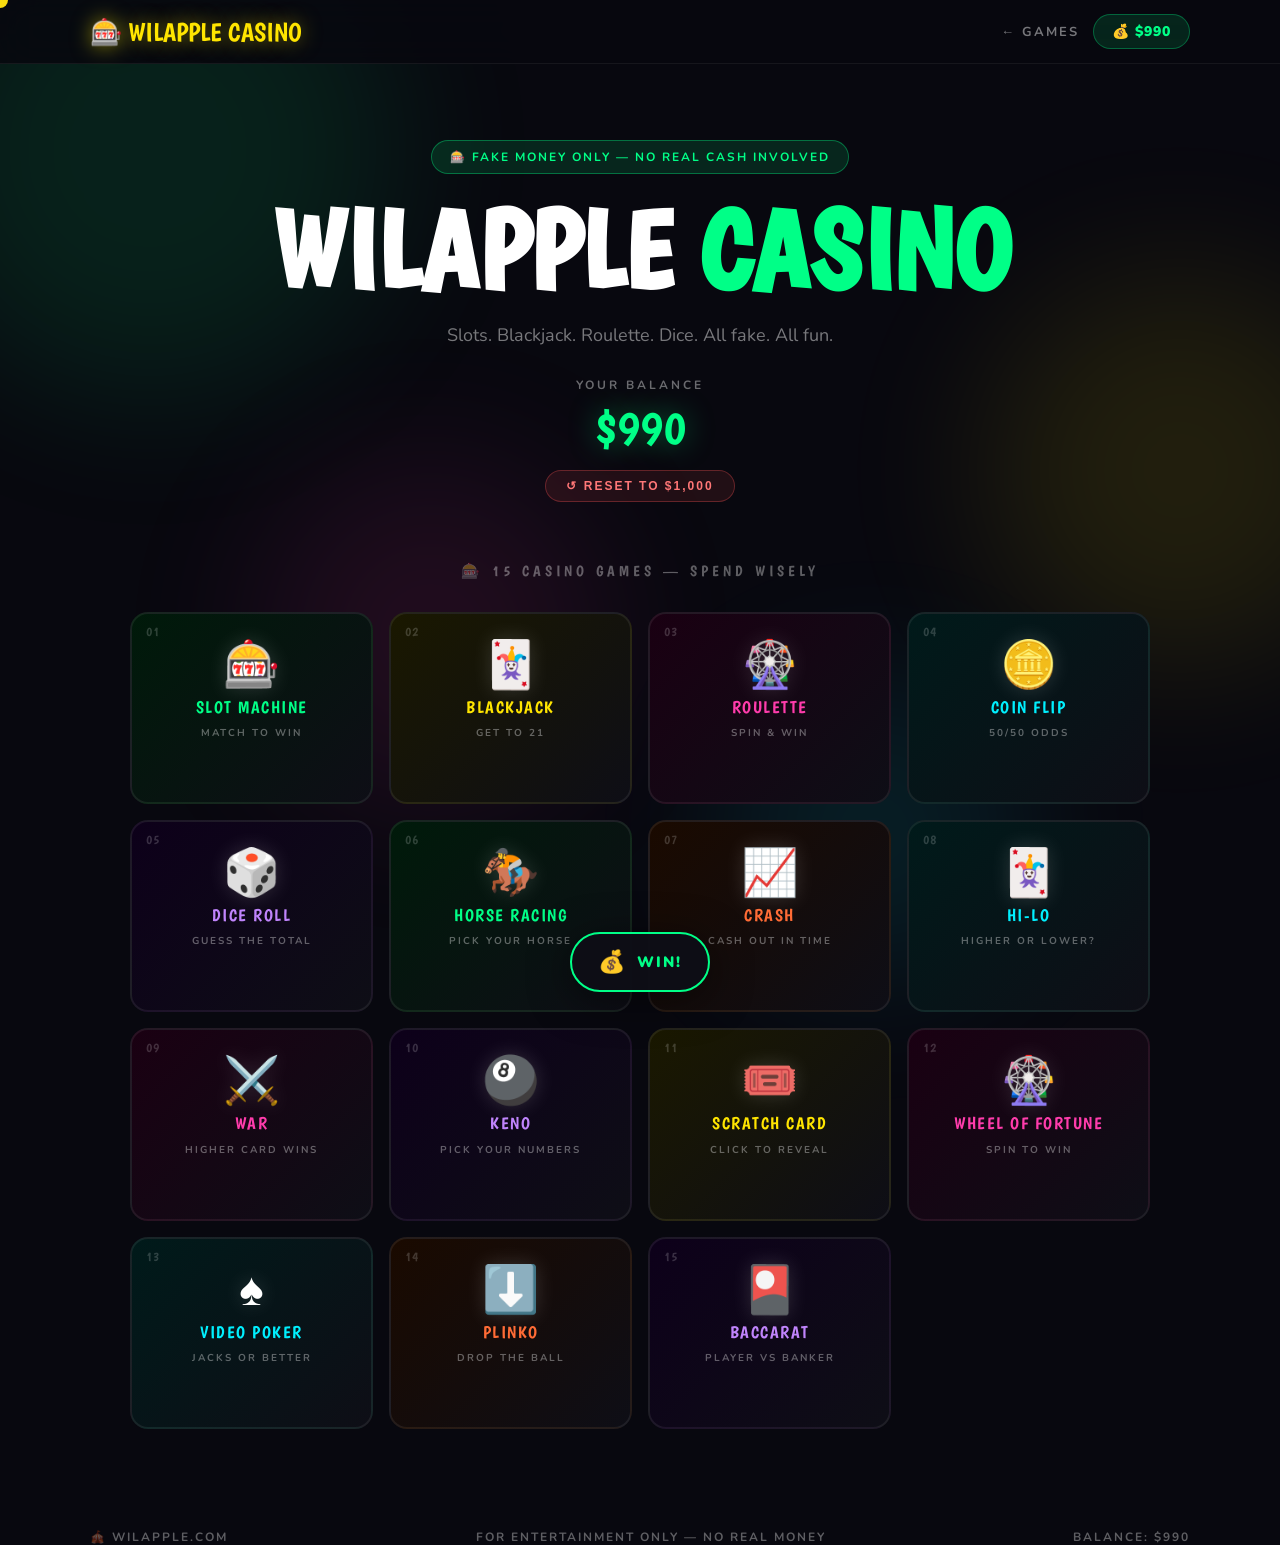
==== casino.html @ 6c4b9ede "Add files via upload" ====
<!DOCTYPE html>
<html lang="en">
<head>
  <meta charset="UTF-8" />
  <meta name="viewport" content="width=device-width, initial-scale=1.0" />
  <title>wilapple casino</title>
  <link href="https://fonts.googleapis.com/css2?family=Boogaloo&family=Nunito:wght@400;700;900&display=swap" rel="stylesheet">
  <style>
    :root {
      --yellow: #FFE500; --pink: #FF3CAC; --cyan: #00F0FF;
      --green: #00FF87;  --orange: #FF6B35; --purple: #c084fc;
      --dark: #0e0e16;   --darker: #08080f; --white: #ffffff;
    }
    * { box-sizing: border-box; margin: 0; padding: 0; }
    html { scroll-behavior: smooth; }
    body { background: var(--darker); color: var(--white); font-family: 'Nunito', sans-serif; overflow-x: hidden; cursor: none; }

    .cursor { width:16px; height:16px; background:var(--yellow); border-radius:50%; position:fixed; pointer-events:none; z-index:9999; transform:translate(-50%,-50%); transition:transform 0.1s; mix-blend-mode:difference; }
    .blob { position:fixed; border-radius:50%; filter:blur(80px); opacity:0.1; pointer-events:none; z-index:0; animation:blobFloat 12s ease-in-out infinite alternate; }
    .blob1{width:500px;height:500px;background:var(--green);top:-100px;left:-100px;animation-delay:0s}
    .blob2{width:400px;height:400px;background:var(--yellow);top:30%;right:-100px;animation-delay:3s}
    .blob3{width:350px;height:350px;background:var(--pink);bottom:10%;left:20%;animation-delay:6s}
    .blob4{width:300px;height:300px;background:var(--cyan);bottom:-80px;right:20%;animation-delay:9s}
    @keyframes blobFloat { from{transform:translate(0,0) scale(1)} to{transform:translate(40px,30px) scale(1.1)} }

    header { position:fixed; top:0; left:0; right:0; z-index:100; padding:14px 40px; background:rgba(8,8,15,0.85); backdrop-filter:blur(20px); border-bottom:1px solid rgba(255,255,255,0.06); }
    .header-inner { max-width:1100px; margin:0 auto; display:flex; align-items:center; justify-content:space-between; gap:16px; flex-wrap:wrap; }
    .logo { font-family:'Boogaloo',cursive; font-size:26px; color:var(--yellow); text-shadow:0 0 20px rgba(255,229,0,0.5); text-decoration:none; }
    .balance-badge { background:rgba(0,255,135,0.12); border:1px solid rgba(0,255,135,0.3); color:var(--green); padding:7px 18px; border-radius:100px; font-weight:900; font-size:14px; letter-spacing:1px; }
    .nav-links { display:flex; gap:12px; align-items:center; }
    .nav-link { color:rgba(255,255,255,0.45); font-size:13px; font-weight:700; letter-spacing:2px; text-decoration:none; transition:color 0.2s; }
    .nav-link:hover { color:var(--white); }

    .hero { padding:140px 40px 60px; text-align:center; position:relative; z-index:2; }
    .hero-tag { display:inline-block; background:rgba(0,255,135,0.12); border:1px solid rgba(0,255,135,0.35); color:var(--green); padding:8px 18px; border-radius:100px; font-size:12px; font-weight:700; letter-spacing:2px; margin-bottom:24px; animation:fadeUp 0.6s ease both; }
    .hero-title { font-family:'Boogaloo',cursive; font-size:clamp(52px,10vw,110px); line-height:0.95; margin-bottom:20px; animation:fadeUp 0.6s 0.1s ease both; }
    .hero-title span { color:var(--green); }
    .hero-sub { font-size:18px; color:rgba(255,255,255,0.45); animation:fadeUp 0.6s 0.2s ease both; margin-bottom:30px; }
    .balance-big { font-family:'Boogaloo',cursive; font-size:clamp(28px,5vw,48px); color:var(--green); text-shadow:0 0 30px rgba(0,255,135,0.4); animation:fadeUp 0.6s 0.3s ease both; }
    .balance-label { font-size:12px; letter-spacing:3px; opacity:0.4; font-weight:700; margin-bottom:6px; }
    .reset-balance-btn { background:rgba(255,85,85,0.1); border:1px solid rgba(255,85,85,0.3); color:#ff7777; padding:8px 20px; border-radius:100px; font-size:12px; font-weight:700; letter-spacing:2px; cursor:none; transition:all 0.2s; margin-top:14px; }
    .reset-balance-btn:hover { background:rgba(255,85,85,0.2); }
    @keyframes fadeUp { from{opacity:0;transform:translateY(30px)} to{opacity:1;transform:translateY(0)} }

    .games-section { max-width:1100px; margin:0 auto; padding:20px 40px 80px; position:relative; z-index:2; }
    .section-label { font-family:'Boogaloo',cursive; font-size:15px; letter-spacing:4px; color:rgba(255,255,255,0.35); margin-bottom:40px; text-align:center; }

    .game-card { border-radius:22px; margin-bottom:50px; overflow:hidden; border:2px solid rgba(255,255,255,0.07); transition:transform 0.3s,box-shadow 0.3s; }
    .game-card:hover { transform:translateY(-4px); }
    .card-green  { background:linear-gradient(135deg,#001a0a 0%,#0e0e16 60%); } .card-green:hover{box-shadow:0 20px 60px rgba(0,255,135,0.12)}
    .card-yellow { background:linear-gradient(135deg,#1a1800 0%,#0e0e16 60%); } .card-yellow:hover{box-shadow:0 20px 60px rgba(255,229,0,0.12)}
    .card-pink   { background:linear-gradient(135deg,#1a0012 0%,#0e0e16 60%); } .card-pink:hover{box-shadow:0 20px 60px rgba(255,60,172,0.12)}
    .card-cyan   { background:linear-gradient(135deg,#001a1a 0%,#0e0e16 60%); } .card-cyan:hover{box-shadow:0 20px 60px rgba(0,240,255,0.12)}
    .card-purple { background:linear-gradient(135deg,#0d001a 0%,#0e0e16 60%); } .card-purple:hover{box-shadow:0 20px 60px rgba(192,132,252,0.12)}

    .game-header { display:flex; align-items:center; gap:18px; padding:26px 36px 18px; border-bottom:1px solid rgba(255,255,255,0.05); }
    .game-num { font-family:'Boogaloo',cursive; font-size:48px; opacity:0.1; line-height:1; }
    .game-header h2 { font-family:'Boogaloo',cursive; font-size:32px; letter-spacing:2px; flex:1; }
    .game-tag { font-size:11px; font-weight:700; letter-spacing:3px; opacity:0.35; }
    .card-green  .game-header h2{color:var(--green)}
    .card-yellow .game-header h2{color:var(--yellow)}
    .card-pink   .game-header h2{color:var(--pink)}
    .card-cyan   .game-header h2{color:var(--cyan)}
    .card-purple .game-header h2{color:var(--purple)}
    .game-body { padding:28px 36px 36px; }

    .center-area { display:flex; flex-direction:column; align-items:center; gap:20px; }
    .row-stats { display:flex; gap:14px; flex-wrap:wrap; }
    .btn-row { display:flex; gap:12px; flex-wrap:wrap; align-items:center; justify-content:center; }
    .stat-box { background:rgba(0,0,0,0.3); border-radius:12px; padding:12px 18px; text-align:center; min-width:90px; }
    .stat-val { font-family:'Boogaloo',cursive; font-size:30px; line-height:1; margin-bottom:3px; }
    .stat-label { font-size:10px; letter-spacing:2px; opacity:0.45; font-weight:700; }

    .feedback-text { font-size:18px; font-weight:700; letter-spacing:2px; min-height:28px; text-align:center; }
    .feedback-text.dim { opacity:0.45; font-size:14px; }

    .bet-row { display:flex; gap:10px; align-items:center; flex-wrap:wrap; justify-content:center; }
    .bet-input { background:rgba(255,255,255,0.05); border:2px solid rgba(255,255,255,0.15); border-radius:12px; color:white; font-size:20px; padding:11px 16px; font-family:'Boogaloo',cursive; outline:none; width:160px; text-align:center; transition:border-color 0.2s; }
    .bet-input:focus { border-color:rgba(255,255,255,0.4); }
    .bet-input::placeholder { color:rgba(255,255,255,0.25); font-size:15px; }
    .bet-chip { background:rgba(255,255,255,0.06); border:1px solid rgba(255,255,255,0.12); color:white; padding:8px 14px; border-radius:100px; font-size:13px; font-weight:700; cursor:none; transition:all 0.15s; }
    .bet-chip:hover { background:rgba(255,255,255,0.12); }

    .action-btn { background:var(--green); color:var(--darker); border:none; padding:14px 36px; border-radius:100px; font-family:'Boogaloo',cursive; font-size:20px; letter-spacing:2px; cursor:none; transition:transform 0.15s,box-shadow 0.15s; box-shadow:0 4px 24px rgba(0,255,135,0.3); }
    .action-btn:hover { transform:scale(1.05); box-shadow:0 8px 32px rgba(0,255,135,0.4); }
    .action-btn:disabled { opacity:0.4; transform:none; box-shadow:none; }
    .action-btn.yellow { background:var(--yellow); box-shadow:0 4px 24px rgba(255,229,0,0.3); }
    .action-btn.yellow:hover { box-shadow:0 8px 32px rgba(255,229,0,0.4); }
    .action-btn.pink { background:var(--pink); color:white; box-shadow:0 4px 24px rgba(255,60,172,0.3); }
    .action-btn.pink:hover { box-shadow:0 8px 32px rgba(255,60,172,0.4); }
    .action-btn.cyan { background:var(--cyan); color:var(--darker); box-shadow:0 4px 24px rgba(0,240,255,0.3); }
    .action-btn.cyan:hover { box-shadow:0 8px 32px rgba(0,240,255,0.4); }
    .action-btn.red { background:#ff5555; color:white; box-shadow:0 4px 24px rgba(255,85,85,0.3); }
    .secondary-btn { background:rgba(255,255,255,0.06); border:1px solid rgba(255,255,255,0.15); color:white; padding:12px 28px; border-radius:100px; font-family:'Boogaloo',cursive; font-size:18px; letter-spacing:2px; cursor:none; transition:all 0.15s; }
    .secondary-btn:hover { background:rgba(255,255,255,0.12); }

    /* ---- SLOTS ---- */
    .slots-machine { display:flex; flex-direction:column; align-items:center; gap:24px; }
    .reels-wrap { background:rgba(0,0,0,0.6); border:3px solid rgba(0,255,135,0.2); border-radius:20px; padding:24px 32px; box-shadow:0 0 50px rgba(0,255,135,0.05); position:relative; }
    .reels-wrap::before,.reels-wrap::after { content:''; position:absolute; left:0; right:0; height:36px; pointer-events:none; z-index:3; border-radius:18px; }
    .reels-wrap::before { top:0; background:linear-gradient(to bottom,rgba(0,0,0,0.85),transparent); }
    .reels-wrap::after  { bottom:0; background:linear-gradient(to top,rgba(0,0,0,0.85),transparent); }
    .reels { display:flex; gap:16px; }
    .reel-outer { width:90px; height:90px; overflow:hidden; border-radius:14px; border:2px solid rgba(255,255,255,0.08); background:rgba(0,0,0,0.5); position:relative; }
    .reel-strip { display:flex; flex-direction:column; position:absolute; width:100%; transition:none; }
    .reel-strip.spinning { transition: transform 0s; }
    .reel-cell { width:90px; height:90px; display:flex; align-items:center; justify-content:center; font-size:52px; flex-shrink:0; }
    .reel-outer.win { border-color:var(--green); box-shadow:0 0 20px rgba(0,255,135,0.5); animation:winPulse 0.5s ease infinite alternate; }
    @keyframes winPulse { from{box-shadow:0 0 10px rgba(0,255,135,0.3)} to{box-shadow:0 0 30px rgba(0,255,135,0.7)} }
    .payouts { display:flex; gap:14px; flex-wrap:wrap; justify-content:center; }
    .payout-item { background:rgba(0,0,0,0.3); border-radius:10px; padding:8px 14px; font-size:13px; font-weight:700; letter-spacing:1px; opacity:0.55; text-align:center; }

    /* ---- BLACKJACK ---- */
    .bj-table { display:flex; flex-direction:column; align-items:center; gap:16px; width:100%; max-width:560px; }
    .bj-zone-label { font-size:11px; letter-spacing:3px; opacity:0.4; font-weight:700; }
    .card-hand { display:flex; gap:10px; flex-wrap:wrap; justify-content:center; min-height:100px; align-items:center; }
    .play-card { width:66px; height:90px; background:white; border-radius:10px; display:flex; flex-direction:column; align-items:center; justify-content:center; font-size:22px; font-weight:900; border:1px solid rgba(0,0,0,0.1); box-shadow:0 4px 12px rgba(0,0,0,0.4); position:relative; transition:transform 0.3s; animation:cardDeal 0.3s ease both; flex-shrink:0; }
    @keyframes cardDeal { from{transform:translateY(-30px) rotate(-10deg);opacity:0} to{transform:none;opacity:1} }
    .play-card.red { color:#cc0000; }
    .play-card.black { color:#111; }
    .play-card.face-down { background:linear-gradient(135deg,#1a237e,#283593); color:transparent; font-size:0; border:1px solid rgba(255,255,255,0.1); }
    .play-card.face-down::after { content:'🂠'; font-size:44px; color:rgba(255,255,255,0.25); }
    .play-card .suit { font-size:13px; position:absolute; bottom:5px; right:7px; }
    .score-chip { background:rgba(0,0,0,0.5); border:1px solid rgba(255,255,255,0.12); border-radius:100px; padding:5px 14px; font-family:'Boogaloo',cursive; font-size:18px; }
    .bj-divider { width:100%; height:1px; background:rgba(255,255,255,0.06); }

    /* ---- ROULETTE ---- */
    .roulette-wrap { display:flex; flex-direction:column; align-items:center; gap:22px; width:100%; }
    .roulette-wheel-area { position:relative; width:220px; height:220px; }
    .roulette-wheel { width:220px; height:220px; border-radius:50%; border:6px solid rgba(255,229,0,0.3); box-shadow:0 0 40px rgba(255,229,0,0.1); display:flex; align-items:center; justify-content:center; position:relative; overflow:hidden; transition:transform 0s; }
    .roulette-wheel.spinning { transition: transform 4s cubic-bezier(0.17,0.67,0.12,1.0); }
    .roulette-inner { font-size:70px; position:relative; z-index:2; user-select:none; transition:none; }
    .roulette-pointer { position:absolute; top:-2px; left:50%; transform:translateX(-50%); font-size:28px; z-index:10; filter:drop-shadow(0 2px 4px black); }
    .roulette-bets { display:flex; gap:10px; flex-wrap:wrap; justify-content:center; max-width:480px; }
    .roulette-bet-btn { padding:11px 18px; border-radius:12px; border:2px solid rgba(255,255,255,0.1); background:rgba(255,255,255,0.04); color:white; font-family:'Boogaloo',cursive; font-size:16px; cursor:none; transition:all 0.15s; }
    .roulette-bet-btn:hover { border-color:rgba(255,255,255,0.3); background:rgba(255,255,255,0.1); }
    .roulette-bet-btn.selected { border-color:var(--yellow); background:rgba(255,229,0,0.12); color:var(--yellow); }
    .roulette-bet-btn.red-btn { border-color:rgba(255,85,85,0.3); }
    .roulette-bet-btn.red-btn.selected { border-color:#ff5555; background:rgba(255,85,85,0.15); color:#ff7777; }
    .roulette-bet-btn.black-btn { border-color:rgba(200,200,200,0.2); }
    .roulette-bet-btn.black-btn.selected { border-color:#aaa; background:rgba(200,200,200,0.1); color:#ddd; }
    .roulette-bet-btn.green-btn { border-color:rgba(0,255,135,0.3); }
    .roulette-bet-btn.green-btn.selected { border-color:var(--green); background:rgba(0,255,135,0.12); color:var(--green); }

    /* ---- COIN FLIP ---- */
    .coin-wrap { display:flex; flex-direction:column; align-items:center; gap:24px; }
    .coin { width:130px; height:130px; border-radius:50%; background:radial-gradient(circle at 35% 35%,#ffe97a,#FFE500 50%,#b89800); border:4px solid #a08000; box-shadow:0 0 40px rgba(255,229,0,0.3),inset 0 -6px 0 rgba(0,0,0,0.2); display:flex; align-items:center; justify-content:center; font-size:60px; font-family:'Boogaloo',cursive; transition:transform 0.1s; }
    .coin.flipping { animation:coinFlip 1s ease forwards; }
    @keyframes coinFlip { 0%{transform:rotateY(0)} 100%{transform:rotateY(1080deg)} }
    .coin-choice-row { display:flex; gap:14px; }
    .coin-choice { padding:14px 32px; border-radius:14px; border:2px solid rgba(255,255,255,0.1); background:rgba(255,255,255,0.04); color:white; font-family:'Boogaloo',cursive; font-size:22px; cursor:none; transition:all 0.15s; }
    .coin-choice:hover { border-color:rgba(255,255,255,0.3); background:rgba(255,255,255,0.1); }
    .coin-choice.selected { border-color:var(--yellow); background:rgba(255,229,0,0.12); color:var(--yellow); }

    /* ---- DICE ---- */
    .dice-area { display:flex; flex-direction:column; align-items:center; gap:20px; }
    .dice-display { display:flex; gap:20px; }
    .die { width:90px; height:90px; border-radius:16px; box-shadow:0 6px 20px rgba(0,0,0,0.5),0 2px 0 #999; transition:transform 0.15s; }
    .die.rolling { animation:dieRoll 0.12s linear infinite; }
    @keyframes dieRoll { 0%{transform:rotate(-10deg) scale(1.05)} 50%{transform:rotate(10deg) scale(0.95)} 100%{transform:rotate(-10deg) scale(1.05)} }
    .dice-bet-opts { display:flex; gap:10px; flex-wrap:wrap; justify-content:center; }
    .dice-opt { padding:10px 18px; border-radius:100px; border:2px solid rgba(255,255,255,0.1); background:rgba(255,255,255,0.04); color:white; font-family:'Boogaloo',cursive; font-size:16px; cursor:none; transition:all 0.15s; }
    .dice-opt:hover { background:rgba(255,255,255,0.1); }
    .dice-opt.selected { border-color:var(--cyan); background:rgba(0,240,255,0.12); color:var(--cyan); }

    /* ---- POPUP ---- */
    .popup { position:fixed; bottom:28px; left:50%; transform:translateX(-50%) translateY(120px); background:rgba(14,14,22,0.96); border:2px solid var(--green); border-radius:100px; padding:13px 26px; display:flex; align-items:center; gap:10px; font-weight:900; font-size:15px; letter-spacing:2px; color:var(--green); z-index:1000; transition:transform 0.4s cubic-bezier(0.175,0.885,0.32,1.275); box-shadow:0 8px 40px rgba(0,0,0,0.5); pointer-events:none; }
    .popup.show { transform:translateX(-50%) translateY(0); }
    .popup.loss { border-color:#ff5555; color:#ff7777; }
    .popup-icon { font-size:22px; }

    @keyframes floatUp { from{opacity:1;transform:translateY(0)} to{opacity:0;transform:translateY(-60px)} }

    footer { border-top:1px solid rgba(255,255,255,0.05); padding:28px 40px; position:relative; z-index:2; }
    .footer-inner { max-width:1100px; margin:0 auto; display:flex; justify-content:space-between; align-items:center; font-size:12px; opacity:0.35; font-weight:700; letter-spacing:2px; flex-wrap:wrap; gap:10px; }

    @media(max-width:600px) {
      .game-body { padding:20px 20px 28px; }
      .game-header { padding:20px 20px 14px; }
      header { padding:14px 20px; }
    }

    /* ── CASINO GAME SELECT GRID ── */
    .games-section { display: none !important; }

    .casino-select-section {
      max-width: 1100px;
      margin: 0 auto;
      padding: 0 40px 100px;
      position: relative;
      z-index: 2;
    }
    .casino-select-grid {
      display: grid;
      grid-template-columns: repeat(auto-fill, minmax(195px, 1fr));
      gap: 16px;
    }
    .casino-select-card {
      border-radius: 18px;
      border: 2px solid rgba(255,255,255,0.07);
      padding: 28px 18px 20px;
      display: flex;
      flex-direction: column;
      align-items: center;
      gap: 9px;
      cursor: none;
      transition: transform 0.2s, box-shadow 0.2s, border-color 0.2s;
      position: relative;
      overflow: hidden;
      user-select: none;
      opacity: 0;
      transform: translateY(20px);
      animation: cscIn 0.45s ease forwards;
    }
    @keyframes cscIn { to { opacity:1; transform:translateY(0); } }
    .casino-select-card:hover { transform: translateY(-6px) scale(1.03); }

    .csc-num { position:absolute; top:10px; left:14px; font-family:'Boogaloo',cursive; font-size:13px; opacity:0.18; letter-spacing:1px; }
    .csc-emoji { font-size:46px; line-height:1; filter:drop-shadow(0 0 10px rgba(255,255,255,0.15)); }
    .csc-title { font-family:'Boogaloo',cursive; font-size:17px; letter-spacing:1.5px; text-align:center; line-height:1.2; }
    .csc-tag   { font-size:10px; font-weight:700; letter-spacing:2px; opacity:0.35; text-align:center; }
    .csc-play  { margin-top:4px; font-size:11px; font-weight:900; letter-spacing:3px; padding:6px 16px; border-radius:100px; border:1px solid currentColor; opacity:0; transform:translateY(5px); transition:opacity 0.18s, transform 0.18s; }
    .casino-select-card:hover .csc-play { opacity:0.65; transform:translateY(0); }

    .csc-green  { background:linear-gradient(135deg,#001a0a,#0e0e16); }
    .csc-green:hover  { box-shadow:0 16px 50px rgba(0,255,135,0.18); border-color:rgba(0,255,135,0.25); }
    .csc-green  .csc-title, .csc-green  .csc-play { color:var(--green); }

    .csc-yellow { background:linear-gradient(135deg,#1a1800,#0e0e16); }
    .csc-yellow:hover { box-shadow:0 16px 50px rgba(255,229,0,0.18); border-color:rgba(255,229,0,0.25); }
    .csc-yellow .csc-title, .csc-yellow .csc-play { color:var(--yellow); }

    .csc-pink   { background:linear-gradient(135deg,#1a0012,#0e0e16); }
    .csc-pink:hover   { box-shadow:0 16px 50px rgba(255,60,172,0.18); border-color:rgba(255,60,172,0.25); }
    .csc-pink   .csc-title, .csc-pink   .csc-play { color:var(--pink); }

    .csc-cyan   { background:linear-gradient(135deg,#001a1a,#0e0e16); }
    .csc-cyan:hover   { box-shadow:0 16px 50px rgba(0,240,255,0.18); border-color:rgba(0,240,255,0.25); }
    .csc-cyan   .csc-title, .csc-cyan   .csc-play { color:var(--cyan); }

    .csc-purple { background:linear-gradient(135deg,#0d001a,#0e0e16); }
    .csc-purple:hover { box-shadow:0 16px 50px rgba(192,132,252,0.18); border-color:rgba(192,132,252,0.25); }
    .csc-purple .csc-title, .csc-purple .csc-play { color:var(--purple); }

    .csc-orange { background:linear-gradient(135deg,#1a0a00,#0e0e16); }
    .csc-orange:hover { box-shadow:0 16px 50px rgba(255,107,53,0.18); border-color:rgba(255,107,53,0.25); }
    .csc-orange .csc-title, .csc-orange .csc-play { color:var(--orange); }

    /* ── CASINO MODAL ── */
    #casino-modal {
      display: none;
      position: fixed;
      inset: 0;
      z-index: 500;
      background: rgba(8,8,15,0.94);
      backdrop-filter: blur(14px);
      overflow-y: auto;
      padding: 76px 20px 48px;
    }
    #casino-modal.open { display: block; }

    #casino-modal-close {
      position: fixed;
      top: 16px; right: 20px;
      z-index: 600;
      background: rgba(255,255,255,0.06);
      border: 1px solid rgba(255,255,255,0.14);
      color: rgba(255,255,255,0.7);
      font-family: 'Boogaloo', cursive;
      font-size: 15px;
      letter-spacing: 2px;
      padding: 9px 22px;
      border-radius: 100px;
      cursor: none;
      transition: background 0.2s, color 0.2s;
    }
    #casino-modal-close:hover { background: rgba(255,255,255,0.12); color: white; }

    #casino-modal-inner { max-width: 780px; margin: 0 auto; }
    #casino-modal-inner .game-card {
      animation: casinoModalIn 0.32s cubic-bezier(0.22,1,0.36,1) both;
    }
    @keyframes casinoModalIn {
      from { opacity:0; transform:translateY(28px) scale(0.97); }
      to   { opacity:1; transform:translateY(0) scale(1); }
    }

    @media(max-width:600px) {
      .casino-select-section { padding: 0 14px 70px; }
      .casino-select-grid { grid-template-columns: repeat(2,1fr); gap: 10px; }
      .casino-select-card { padding: 20px 12px 16px; }
      .csc-emoji { font-size: 34px; }
      .csc-title { font-size: 13px; }
      #casino-modal { padding: 68px 12px 36px; }
    }
  </style>
</head>
<body>

  <div class="cursor" id="cursor"></div>
  <div class="blob blob1"></div><div class="blob blob2"></div>
  <div class="blob blob3"></div><div class="blob blob4"></div>

  <header>
    <div class="header-inner">
      <a href="#" class="logo">🎰 WILAPPLE CASINO</a>
      <div style="display:flex;gap:14px;align-items:center;">
        <a href="games.html" class="nav-link">← GAMES</a>
        <div class="balance-badge">💰 $<span id="headerBalance">1000</span></div>
      </div>
    </div>
  </header>

  <section class="hero">
    <div class="hero-tag">🎰 FAKE MONEY ONLY — NO REAL CASH INVOLVED</div>
    <h1 class="hero-title">WILAPPLE <span>CASINO</span></h1>
    <p class="hero-sub">Slots. Blackjack. Roulette. Dice. All fake. All fun.</p>
    <div class="balance-label">YOUR BALANCE</div>
    <div class="balance-big">$<span id="heroBalance">1,000</span></div>
    <button class="reset-balance-btn" id="resetBalance">↺ RESET TO $1,000</button>
  </section>

  <!-- GAME PICKER GRID -->
  <section class="casino-select-section" id="casino-pick">
    <div style="font-family:'Boogaloo',cursive;font-size:15px;letter-spacing:4px;color:rgba(255,255,255,0.35);margin-bottom:32px;text-align:center;">🎰 15 CASINO GAMES — SPEND WISELY</div>
    <div class="casino-select-grid">
      <div class="casino-select-card csc-green"  data-game="cg-slots"    style="animation-delay:0.02s"><span class="csc-num">01</span><span class="csc-emoji">🎰</span><span class="csc-title">SLOT MACHINE</span><span class="csc-tag">MATCH TO WIN</span><span class="csc-play">PLAY</span></div>
      <div class="casino-select-card csc-yellow" data-game="cg-blackjack" style="animation-delay:0.05s"><span class="csc-num">02</span><span class="csc-emoji">🃏</span><span class="csc-title">BLACKJACK</span><span class="csc-tag">GET TO 21</span><span class="csc-play">PLAY</span></div>
      <div class="casino-select-card csc-pink"   data-game="cg-roulette"  style="animation-delay:0.08s"><span class="csc-num">03</span><span class="csc-emoji">🎡</span><span class="csc-title">ROULETTE</span><span class="csc-tag">SPIN &amp; WIN</span><span class="csc-play">PLAY</span></div>
      <div class="casino-select-card csc-cyan"   data-game="cg-coinflip"  style="animation-delay:0.11s"><span class="csc-num">04</span><span class="csc-emoji">🪙</span><span class="csc-title">COIN FLIP</span><span class="csc-tag">50/50 ODDS</span><span class="csc-play">PLAY</span></div>
      <div class="casino-select-card csc-purple" data-game="cg-dice"      style="animation-delay:0.14s"><span class="csc-num">05</span><span class="csc-emoji">🎲</span><span class="csc-title">DICE ROLL</span><span class="csc-tag">GUESS THE TOTAL</span><span class="csc-play">PLAY</span></div>
      <div class="casino-select-card csc-green"  data-game="cg-horse"     style="animation-delay:0.17s"><span class="csc-num">06</span><span class="csc-emoji">🏇</span><span class="csc-title">HORSE RACING</span><span class="csc-tag">PICK YOUR HORSE</span><span class="csc-play">PLAY</span></div>
      <div class="casino-select-card csc-orange" data-game="cg-crash"     style="animation-delay:0.20s"><span class="csc-num">07</span><span class="csc-emoji">📈</span><span class="csc-title">CRASH</span><span class="csc-tag">CASH OUT IN TIME</span><span class="csc-play">PLAY</span></div>
      <div class="casino-select-card csc-cyan"   data-game="cg-hilo"      style="animation-delay:0.23s"><span class="csc-num">08</span><span class="csc-emoji">🃏</span><span class="csc-title">HI-LO</span><span class="csc-tag">HIGHER OR LOWER?</span><span class="csc-play">PLAY</span></div>
      <div class="casino-select-card csc-pink"   data-game="cg-war"       style="animation-delay:0.26s"><span class="csc-num">09</span><span class="csc-emoji">⚔️</span><span class="csc-title">WAR</span><span class="csc-tag">HIGHER CARD WINS</span><span class="csc-play">PLAY</span></div>
      <div class="casino-select-card csc-purple" data-game="cg-keno"      style="animation-delay:0.29s"><span class="csc-num">10</span><span class="csc-emoji">🎱</span><span class="csc-title">KENO</span><span class="csc-tag">PICK YOUR NUMBERS</span><span class="csc-play">PLAY</span></div>
      <div class="casino-select-card csc-yellow" data-game="cg-scratch"   style="animation-delay:0.32s"><span class="csc-num">11</span><span class="csc-emoji">🎟️</span><span class="csc-title">SCRATCH CARD</span><span class="csc-tag">CLICK TO REVEAL</span><span class="csc-play">PLAY</span></div>
      <div class="casino-select-card csc-pink"   data-game="cg-wheel"     style="animation-delay:0.35s"><span class="csc-num">12</span><span class="csc-emoji">🎡</span><span class="csc-title">WHEEL OF FORTUNE</span><span class="csc-tag">SPIN TO WIN</span><span class="csc-play">PLAY</span></div>
      <div class="casino-select-card csc-cyan"   data-game="cg-poker"     style="animation-delay:0.38s"><span class="csc-num">13</span><span class="csc-emoji">♠️</span><span class="csc-title">VIDEO POKER</span><span class="csc-tag">JACKS OR BETTER</span><span class="csc-play">PLAY</span></div>
      <div class="casino-select-card csc-orange" data-game="cg-plinko"    style="animation-delay:0.41s"><span class="csc-num">14</span><span class="csc-emoji">⬇️</span><span class="csc-title">PLINKO</span><span class="csc-tag">DROP THE BALL</span><span class="csc-play">PLAY</span></div>
      <div class="casino-select-card csc-purple" data-game="cg-baccarat"  style="animation-delay:0.44s"><span class="csc-num">15</span><span class="csc-emoji">🎴</span><span class="csc-title">BACCARAT</span><span class="csc-tag">PLAYER VS BANKER</span><span class="csc-play">PLAY</span></div>
    </div>
  </section>

  <!-- CASINO GAME MODAL -->
  <div id="casino-modal">
    <button id="casino-modal-close">✕ CLOSE</button>
    <div id="casino-modal-inner"></div>
  </div>

  <!-- HIDDEN GAME POOL -->
  <div id="casino-game-pool" style="display:none !important;">
    <div class="section-label">🎰 15 CASINO GAMES — SPEND WISELY</div>

    <!-- 01 SLOTS -->
    <div id="cg-slots" class="game-card card-green">
      <div class="game-header"><span class="game-num">01</span><h2>SLOT MACHINE</h2><span class="game-tag">MATCH TO WIN</span></div>
      <div class="game-body"><div class="center-area">
        <div class="row-stats">
          <div class="stat-box"><div class="stat-val" id="slotsWon">$0</div><div class="stat-label">WON THIS SESSION</div></div>
          <div class="stat-box"><div class="stat-val" id="slotsSpins">0</div><div class="stat-label">SPINS</div></div>
        </div>
        <div class="slots-machine">
          <div class="reels-wrap">
            <div class="reels">
              <div class="reel-outer" id="reel0"><div class="reel-strip" id="strip0"></div></div>
              <div class="reel-outer" id="reel1"><div class="reel-strip" id="strip1"></div></div>
              <div class="reel-outer" id="reel2"><div class="reel-strip" id="strip2"></div></div>
            </div>
          </div>
          <div class="payouts">
            <div class="payout-item">🍒🍒🍒 = 5×</div>
            <div class="payout-item">💎💎💎 = 20×</div>
            <div class="payout-item">7️⃣7️⃣7️⃣ = 50×</div>
            <div class="payout-item">Any 3× = 2×</div>
            <div class="payout-item">Any 2× = bet back</div>
          </div>
        </div>
        <div class="bet-row">
          <span style="font-size:13px;opacity:.5;font-weight:700;letter-spacing:2px;">BET:</span>
          <input class="bet-input" id="slotsBet" type="number" value="10" min="1" placeholder="BET" />
          <button class="bet-chip" onclick="setBet('slotsBet',10)">$10</button>
          <button class="bet-chip" onclick="setBet('slotsBet',50)">$50</button>
          <button class="bet-chip" onclick="setBet('slotsBet',100)">$100</button>
        </div>
        <button class="action-btn" id="spinBtn">🎰 SPIN</button>
        <div class="feedback-text" id="slotsFeedback"></div>
      </div></div>
    </div>

    <!-- 02 BLACKJACK -->
    <div id="cg-blackjack" class="game-card card-yellow">
      <div class="game-header"><span class="game-num">02</span><h2>BLACKJACK</h2><span class="game-tag">GET TO 21</span></div>
      <div class="game-body"><div class="center-area">
        <div class="row-stats">
          <div class="stat-box"><div class="stat-val" id="bjWins">0</div><div class="stat-label">WINS</div></div>
          <div class="stat-box"><div class="stat-val" id="bjLosses">0</div><div class="stat-label">LOSSES</div></div>
          <div class="stat-box"><div class="stat-val" id="bjPushes">0</div><div class="stat-label">PUSHES</div></div>
        </div>
        <div class="bj-table">
          <div class="bj-zone-label">DEALER</div>
          <div class="card-hand" id="dealerHand"></div>
          <div class="score-chip" id="dealerScore">—</div>
          <div class="bj-divider"></div>
          <div class="score-chip" id="playerScore">—</div>
          <div class="card-hand" id="playerHand"></div>
          <div class="bj-zone-label">YOU</div>
        </div>
        <div class="bet-row">
          <span style="font-size:13px;opacity:.5;font-weight:700;letter-spacing:2px;">BET:</span>
          <input class="bet-input" id="bjBet" type="number" value="25" min="1" placeholder="BET" />
          <button class="bet-chip" onclick="setBet('bjBet',25)">$25</button>
          <button class="bet-chip" onclick="setBet('bjBet',50)">$50</button>
          <button class="bet-chip" onclick="setBet('bjBet',100)">$100</button>
        </div>
        <div class="btn-row">
          <button class="action-btn yellow" id="bjDeal">DEAL</button>
          <button class="action-btn yellow" id="bjHit" disabled>HIT</button>
          <button class="secondary-btn" id="bjStand" disabled>STAND</button>
          <button class="secondary-btn" id="bjDouble" disabled>DOUBLE DOWN</button>
        </div>
        <div class="feedback-text" id="bjFeedback"></div>
      </div></div>
    </div>

    <!-- 03 ROULETTE -->
    <div id="cg-roulette" class="game-card card-pink">
      <div class="game-header"><span class="game-num">03</span><h2>ROULETTE</h2><span class="game-tag">SPIN & WIN</span></div>
      <div class="game-body"><div class="center-area">
        <div class="row-stats">
          <div class="stat-box"><div class="stat-val" id="roulWon">$0</div><div class="stat-label">WON THIS SESSION</div></div>
          <div class="stat-box"><div class="stat-val" id="roulSpins">0</div><div class="stat-label">SPINS</div></div>
          <div class="stat-box"><div class="stat-val" id="roulLast">—</div><div class="stat-label">LAST NUMBER</div></div>
        </div>
        <div class="roulette-wrap">
          <div class="roulette-wheel-area">
            <div class="roulette-pointer">▼</div>
            <div class="roulette-wheel" id="rouletteWheel">
              <div class="roulette-inner" id="rouletteEmoji">🎡</div>
            </div>
          </div>
          <div class="roulette-bets" id="rouletteBets">
            <button class="roulette-bet-btn red-btn" data-bet="red">🔴 RED (2×)</button>
            <button class="roulette-bet-btn black-btn" data-bet="black">⚫ BLACK (2×)</button>
            <button class="roulette-bet-btn green-btn" data-bet="green">🟢 ZERO (14×)</button>
            <button class="roulette-bet-btn" data-bet="odd">ODD (2×)</button>
            <button class="roulette-bet-btn" data-bet="even">EVEN (2×)</button>
            <button class="roulette-bet-btn" data-bet="low">1–18 (2×)</button>
            <button class="roulette-bet-btn" data-bet="high">19–36 (2×)</button>
            <button class="roulette-bet-btn" data-bet="dozen1">1st 12 (3×)</button>
            <button class="roulette-bet-btn" data-bet="dozen2">2nd 12 (3×)</button>
            <button class="roulette-bet-btn" data-bet="dozen3">3rd 12 (3×)</button>
          </div>
        </div>
        <div class="bet-row">
          <span style="font-size:13px;opacity:.5;font-weight:700;letter-spacing:2px;">BET:</span>
          <input class="bet-input" id="roulBet" type="number" value="20" min="1" placeholder="BET" />
          <button class="bet-chip" onclick="setBet('roulBet',20)">$20</button>
          <button class="bet-chip" onclick="setBet('roulBet',50)">$50</button>
          <button class="bet-chip" onclick="setBet('roulBet',100)">$100</button>
        </div>
        <button class="action-btn pink" id="roulSpin">SPIN THE WHEEL</button>
        <div class="feedback-text" id="roulFeedback"></div>
      </div></div>
    </div>

    <!-- 04 COIN FLIP -->
    <div id="cg-coinflip" class="game-card card-cyan">
      <div class="game-header"><span class="game-num">04</span><h2>COIN FLIP</h2><span class="game-tag">50/50 ODDS</span></div>
      <div class="game-body"><div class="center-area">
        <div class="row-stats">
          <div class="stat-box"><div class="stat-val" id="coinWins">0</div><div class="stat-label">WINS</div></div>
          <div class="stat-box"><div class="stat-val" id="coinLosses">0</div><div class="stat-label">LOSSES</div></div>
          <div class="stat-box"><div class="stat-val" id="coinStreak">0</div><div class="stat-label">STREAK</div></div>
        </div>
        <div class="coin-wrap">
          <div class="coin" id="coin">H</div>
          <div class="coin-choice-row">
            <button class="coin-choice" data-pick="H" id="pickH">HEADS</button>
            <button class="coin-choice" data-pick="T" id="pickT">TAILS</button>
          </div>
        </div>
        <div class="bet-row">
          <span style="font-size:13px;opacity:.5;font-weight:700;letter-spacing:2px;">BET:</span>
          <input class="bet-input" id="coinBet" type="number" value="10" min="1" placeholder="BET" />
          <button class="bet-chip" onclick="setBet('coinBet',10)">$10</button>
          <button class="bet-chip" onclick="setBet('coinBet',50)">$50</button>
          <button class="bet-chip" onclick="setBet('coinBet',100)">$100</button>
        </div>
        <button class="action-btn cyan" id="coinFlipBtn">FLIP!</button>
        <div class="feedback-text" id="coinFeedback"></div>
      </div></div>
    </div>

    <!-- 05 DICE -->
    <div id="cg-dice" class="game-card card-purple">
      <div class="game-header"><span class="game-num">05</span><h2>DICE ROLL</h2><span class="game-tag">GUESS THE TOTAL</span></div>
      <div class="game-body"><div class="center-area">
        <div class="row-stats">
          <div class="stat-box"><div class="stat-val" id="diceWon">$0</div><div class="stat-label">WON THIS SESSION</div></div>
          <div class="stat-box"><div class="stat-val" id="diceRolls">0</div><div class="stat-label">ROLLS</div></div>
          <div class="stat-box"><div class="stat-val" id="diceLast">—</div><div class="stat-label">LAST TOTAL</div></div>
        </div>
        <div class="dice-area">
          <div class="dice-display">
            <canvas class="die" id="die1" width="90" height="90"></canvas>
            <canvas class="die" id="die2" width="90" height="90"></canvas>
          </div>
          <div style="font-size:13px;opacity:.4;font-weight:700;letter-spacing:2px;text-align:center;">PICK YOUR BET TYPE</div>
          <div class="dice-bet-opts" id="diceBetOpts">
            <button class="dice-opt" data-dbet="high">HIGH (8–12) — 2×</button>
            <button class="dice-opt" data-dbet="low">LOW (2–6) — 2×</button>
            <button class="dice-opt" data-dbet="seven">EXACTLY 7 — 5×</button>
            <button class="dice-opt" data-dbet="double">DOUBLES — 6×</button>
            <button class="dice-opt" data-dbet="twelveten">12 or 2 — 10×</button>
          </div>
        </div>
        <div class="bet-row">
          <span style="font-size:13px;opacity:.5;font-weight:700;letter-spacing:2px;">BET:</span>
          <input class="bet-input" id="diceBet" type="number" value="15" min="1" placeholder="BET" />
          <button class="bet-chip" onclick="setBet('diceBet',15)">$15</button>
          <button class="bet-chip" onclick="setBet('diceBet',50)">$50</button>
          <button class="bet-chip" onclick="setBet('diceBet',100)">$100</button>
        </div>
        <button class="action-btn" id="diceRollBtn" style="background:var(--purple);color:var(--darker);box-shadow:0 4px 24px rgba(192,132,252,0.3);">ROLL DICE</button>
        <div class="feedback-text" id="diceFeedback"></div>
      </div></div>
    </div>


    <!-- 06 HORSE RACING -->
    <div id="cg-horse" class="game-card card-green">
      <div class="game-header"><span class="game-num">06</span><h2>HORSE RACING</h2><span class="game-tag">PICK YOUR HORSE</span></div>
      <div class="game-body"><div class="center-area">
        <div class="row-stats">
          <div class="stat-box"><div class="stat-val" id="horseWon">$0</div><div class="stat-label">WON</div></div>
          <div class="stat-box"><div class="stat-val" id="horseRaces">0</div><div class="stat-label">RACES</div></div>
        </div>
        <div id="horseTrack" style="width:100%;max-width:560px;background:rgba(0,0,0,0.4);border-radius:14px;padding:16px;display:flex;flex-direction:column;gap:10px;"></div>
        <div class="feedback-text" id="horseFeedback"></div>
        <div class="bet-row">
          <span style="font-size:13px;opacity:.5;font-weight:700;letter-spacing:2px;">BET:</span>
          <input class="bet-input" id="horseBet" type="number" value="20" min="1"/>
          <button class="bet-chip" onclick="setBet('horseBet',20)">$20</button>
          <button class="bet-chip" onclick="setBet('horseBet',50)">$50</button>
        </div>
        <button class="action-btn" id="horseRaceBtn">🏇 RACE!</button>
      </div></div>
    </div>

    <!-- 07 CRASH -->
    <div id="cg-crash" class="game-card card-orange">
      <div class="game-header"><span class="game-num">07</span><h2>CRASH</h2><span class="game-tag">CASH OUT BEFORE IT CRASHES</span></div>
      <div class="game-body"><div class="center-area">
        <div class="row-stats">
          <div class="stat-box"><div class="stat-val" id="crashWon">$0</div><div class="stat-label">WON</div></div>
          <div class="stat-box"><div class="stat-val" id="crashGames">0</div><div class="stat-label">GAMES</div></div>
        </div>
        <canvas id="crashCanvas" width="500" height="200" style="border-radius:14px;background:rgba(0,0,0,0.5);max-width:100%;border:2px solid rgba(255,107,53,0.2);"></canvas>
        <div style="font-family:'Boogaloo',cursive;font-size:56px;color:var(--orange);text-shadow:0 0 20px rgba(255,107,53,0.5);" id="crashMulti">1.00×</div>
        <div class="bet-row">
          <span style="font-size:13px;opacity:.5;font-weight:700;letter-spacing:2px;">BET:</span>
          <input class="bet-input" id="crashBet" type="number" value="25" min="1"/>
          <button class="bet-chip" onclick="setBet('crashBet',25)">$25</button>
          <button class="bet-chip" onclick="setBet('crashBet',100)">$100</button>
        </div>
        <div class="btn-row">
          <button class="action-btn" style="background:var(--orange);box-shadow:0 4px 24px rgba(255,107,53,0.3);" id="crashStartBtn">▶ PLACE BET & START</button>
          <button class="action-btn" style="background:var(--green);color:var(--darker);box-shadow:0 4px 24px rgba(0,255,135,0.3);" id="crashOutBtn" disabled>💸 CASH OUT</button>
        </div>
        <div class="feedback-text" id="crashFeedback"></div>
      </div></div>
    </div>

    <!-- 08 HI-LO -->
    <div id="cg-hilo" class="game-card card-cyan">
      <div class="game-header"><span class="game-num">08</span><h2>HI-LO</h2><span class="game-tag">HIGHER OR LOWER?</span></div>
      <div class="game-body"><div class="center-area">
        <div class="row-stats">
          <div class="stat-box"><div class="stat-val" id="hiloWon">$0</div><div class="stat-label">WON</div></div>
          <div class="stat-box"><div class="stat-val" id="hiloStreak">0</div><div class="stat-label">STREAK</div></div>
        </div>
        <div style="display:flex;gap:32px;align-items:center;justify-content:center;">
          <div id="hiloCard" style="width:90px;height:120px;background:white;border-radius:12px;display:flex;align-items:center;justify-content:center;flex-direction:column;box-shadow:0 8px 24px rgba(0,0,0,0.5);font-size:36px;font-weight:900;color:#cc0000;"></div>
          <div style="font-size:40px;">?</div>
          <div style="width:90px;height:120px;background:rgba(255,255,255,0.05);border:2px dashed rgba(0,240,255,0.3);border-radius:12px;display:flex;align-items:center;justify-content:center;font-size:28px;color:rgba(255,255,255,0.2);">NEXT</div>
        </div>
        <div class="bet-row">
          <span style="font-size:13px;opacity:.5;font-weight:700;letter-spacing:2px;">BET:</span>
          <input class="bet-input" id="hiloBet" type="number" value="15" min="1"/>
          <button class="bet-chip" onclick="setBet('hiloBet',15)">$15</button>
          <button class="bet-chip" onclick="setBet('hiloBet',50)">$50</button>
        </div>
        <div class="btn-row">
          <button class="action-btn cyan" id="hiloHighBtn">📈 HIGHER</button>
          <button class="action-btn" style="background:#ff5555;color:white;box-shadow:0 4px 24px rgba(255,85,85,0.3);" id="hiloLowBtn">📉 LOWER</button>
        </div>
        <div class="feedback-text" id="hiloFeedback"></div>
      </div></div>
    </div>

    <!-- 09 WAR -->
    <div id="cg-war" class="game-card card-pink">
      <div class="game-header"><span class="game-num">09</span><h2>WAR</h2><span class="game-tag">HIGHER CARD WINS</span></div>
      <div class="game-body"><div class="center-area">
        <div class="row-stats">
          <div class="stat-box"><div class="stat-val" id="warWins">0</div><div class="stat-label">WINS</div></div>
          <div class="stat-box"><div class="stat-val" id="warLosses">0</div><div class="stat-label">LOSSES</div></div>
          <div class="stat-box"><div class="stat-val" id="warTies">0</div><div class="stat-label">TIES</div></div>
        </div>
        <div style="display:flex;gap:40px;align-items:center;justify-content:center;flex-wrap:wrap;">
          <div style="text-align:center;">
            <div style="font-size:11px;letter-spacing:2px;opacity:.4;font-weight:700;margin-bottom:8px;">YOU</div>
            <div id="warPlayerCard" style="width:80px;height:110px;background:white;border-radius:10px;display:flex;align-items:center;justify-content:center;font-size:32px;font-weight:900;box-shadow:0 6px 20px rgba(0,0,0,0.5);">🂠</div>
          </div>
          <div style="font-family:'Boogaloo',cursive;font-size:28px;opacity:0.4;">VS</div>
          <div style="text-align:center;">
            <div style="font-size:11px;letter-spacing:2px;opacity:.4;font-weight:700;margin-bottom:8px;">DEALER</div>
            <div id="warDealerCard" style="width:80px;height:110px;background:white;border-radius:10px;display:flex;align-items:center;justify-content:center;font-size:32px;font-weight:900;box-shadow:0 6px 20px rgba(0,0,0,0.5);">🂠</div>
          </div>
        </div>
        <div class="bet-row">
          <span style="font-size:13px;opacity:.5;font-weight:700;letter-spacing:2px;">BET:</span>
          <input class="bet-input" id="warBet" type="number" value="20" min="1"/>
          <button class="bet-chip" onclick="setBet('warBet',20)">$20</button>
          <button class="bet-chip" onclick="setBet('warBet',50)">$50</button>
        </div>
        <button class="action-btn pink" id="warDealBtn">⚔️ DEAL!</button>
        <div class="feedback-text" id="warFeedback"></div>
      </div></div>
    </div>

    <!-- 10 KENO -->
    <div id="cg-keno" class="game-card card-purple">
      <div class="game-header"><span class="game-num">10</span><h2>KENO</h2><span class="game-tag">PICK UP TO 5 NUMBERS</span></div>
      <div class="game-body"><div class="center-area">
        <div class="row-stats">
          <div class="stat-box"><div class="stat-val" id="kenoWon">$0</div><div class="stat-label">WON</div></div>
          <div class="stat-box"><div class="stat-val" id="kenoPicked">0</div><div class="stat-label">PICKED</div></div>
        </div>
        <div id="kenoGrid" style="display:grid;grid-template-columns:repeat(10,1fr);gap:6px;max-width:480px;width:100%;"></div>
        <div class="feedback-text dim" id="kenoHint">Pick 1–5 numbers, then draw!</div>
        <div class="bet-row">
          <span style="font-size:13px;opacity:.5;font-weight:700;letter-spacing:2px;">BET:</span>
          <input class="bet-input" id="kenoBet" type="number" value="10" min="1"/>
          <button class="bet-chip" onclick="setBet('kenoBet',10)">$10</button>
          <button class="bet-chip" onclick="setBet('kenoBet',50)">$50</button>
        </div>
        <div class="btn-row">
          <button class="action-btn" style="background:var(--purple);color:var(--darker);box-shadow:0 4px 24px rgba(192,132,252,0.3);" id="kenoDraw">🎱 DRAW</button>
          <button class="secondary-btn" id="kenoClear">CLEAR</button>
        </div>
        <div class="feedback-text" id="kenoFeedback"></div>
      </div></div>
    </div>

    <!-- 11 SCRATCH CARD -->
    <div id="cg-scratch" class="game-card card-yellow">
      <div class="game-header"><span class="game-num">11</span><h2>SCRATCH CARD</h2><span class="game-tag">CLICK TO REVEAL</span></div>
      <div class="game-body"><div class="center-area">
        <div class="row-stats">
          <div class="stat-box"><div class="stat-val" id="scratchWon">$0</div><div class="stat-label">WON</div></div>
          <div class="stat-box"><div class="stat-val" id="scratchCards">0</div><div class="stat-label">SCRATCHED</div></div>
        </div>
        <div id="scratchGrid" style="display:grid;grid-template-columns:repeat(3,1fr);gap:12px;max-width:360px;width:100%;"></div>
        <div class="feedback-text" id="scratchFeedback"></div>
        <div class="bet-row">
          <span style="font-size:13px;opacity:.5;font-weight:700;letter-spacing:2px;">BET:</span>
          <input class="bet-input" id="scratchBet" type="number" value="10" min="1"/>
          <button class="bet-chip" onclick="setBet('scratchBet',10)">$10</button>
          <button class="bet-chip" onclick="setBet('scratchBet',25)">$25</button>
        </div>
        <button class="action-btn yellow" id="scratchNew">🎟️ NEW CARD</button>
      </div></div>
    </div>

    <!-- 12 WHEEL OF FORTUNE -->
    <div id="cg-wheel" class="game-card card-pink">
      <div class="game-header"><span class="game-num">12</span><h2>WHEEL OF FORTUNE</h2><span class="game-tag">SPIN TO WIN</span></div>
      <div class="game-body"><div class="center-area">
        <div class="row-stats">
          <div class="stat-box"><div class="stat-val" id="wheelWon">$0</div><div class="stat-label">WON</div></div>
          <div class="stat-box"><div class="stat-val" id="wheelSpins">0</div><div class="stat-label">SPINS</div></div>
        </div>
        <div style="position:relative;display:inline-block;">
          <div style="position:absolute;top:-18px;left:50%;transform:translateX(-50%);font-size:28px;z-index:10;">▼</div>
          <canvas id="wheelCanvas" width="300" height="300" style="border-radius:50%;max-width:100%;"></canvas>
        </div>
        <div class="bet-row">
          <span style="font-size:13px;opacity:.5;font-weight:700;letter-spacing:2px;">BET:</span>
          <input class="bet-input" id="wheelBet" type="number" value="20" min="1"/>
          <button class="bet-chip" onclick="setBet('wheelBet',20)">$20</button>
          <button class="bet-chip" onclick="setBet('wheelBet',50)">$50</button>
        </div>
        <button class="action-btn pink" id="wheelSpinBtn">🎡 SPIN</button>
        <div class="feedback-text" id="wheelFeedback"></div>
      </div></div>
    </div>

    <!-- 13 VIDEO POKER -->
    <div id="cg-poker" class="game-card card-cyan">
      <div class="game-header"><span class="game-num">13</span><h2>VIDEO POKER</h2><span class="game-tag">JACKS OR BETTER</span></div>
      <div class="game-body"><div class="center-area">
        <div class="row-stats">
          <div class="stat-box"><div class="stat-val" id="vpWon">$0</div><div class="stat-label">WON</div></div>
          <div class="stat-box"><div class="stat-val" id="vpHands">0</div><div class="stat-label">HANDS</div></div>
        </div>
        <div id="vpHand" style="display:flex;gap:10px;justify-content:center;flex-wrap:wrap;min-height:120px;align-items:center;"></div>
        <div style="display:flex;gap:8px;justify-content:center;flex-wrap:wrap;" id="vpHolds"></div>
        <div class="feedback-text" id="vpFeedback">Deal to begin!</div>
        <div class="bet-row">
          <span style="font-size:13px;opacity:.5;font-weight:700;letter-spacing:2px;">BET:</span>
          <input class="bet-input" id="vpBet" type="number" value="20" min="1"/>
          <button class="bet-chip" onclick="setBet('vpBet',20)">$20</button>
          <button class="bet-chip" onclick="setBet('vpBet',50)">$50</button>
        </div>
        <div class="btn-row">
          <button class="action-btn cyan" id="vpDealBtn">DEAL</button>
          <button class="action-btn cyan" id="vpDrawBtn" disabled>DRAW</button>
        </div>
      </div></div>
    </div>

    <!-- 14 PLINKO -->
    <div id="cg-plinko" class="game-card card-orange">
      <div class="game-header"><span class="game-num">14</span><h2>PLINKO</h2><span class="game-tag">DROP THE BALL</span></div>
      <div class="game-body"><div class="center-area">
        <div class="row-stats">
          <div class="stat-box"><div class="stat-val" id="plinkoWon">$0</div><div class="stat-label">WON</div></div>
          <div class="stat-box"><div class="stat-val" id="plinkoDrops">0</div><div class="stat-label">DROPS</div></div>
        </div>
        <canvas id="plinkoCanvas" width="400" height="360" style="border-radius:14px;background:rgba(0,0,0,0.5);max-width:100%;border:2px solid rgba(255,107,53,0.2);"></canvas>
        <div class="bet-row">
          <span style="font-size:13px;opacity:.5;font-weight:700;letter-spacing:2px;">BET:</span>
          <input class="bet-input" id="plinkoBet" type="number" value="15" min="1"/>
          <button class="bet-chip" onclick="setBet('plinkoBet',15)">$15</button>
          <button class="bet-chip" onclick="setBet('plinkoBet',50)">$50</button>
        </div>
        <button class="action-btn" style="background:var(--orange);box-shadow:0 4px 24px rgba(255,107,53,0.3);" id="plinkoDropBtn">⬇️ DROP BALL</button>
        <div class="feedback-text" id="plinkoFeedback"></div>
      </div></div>
    </div>

    <!-- 15 BACCARAT -->
    <div id="cg-baccarat" class="game-card card-purple">
      <div class="game-header"><span class="game-num">15</span><h2>BACCARAT</h2><span class="game-tag">PLAYER VS BANKER</span></div>
      <div class="game-body"><div class="center-area">
        <div class="row-stats">
          <div class="stat-box"><div class="stat-val" id="bacWins">0</div><div class="stat-label">WINS</div></div>
          <div class="stat-box"><div class="stat-val" id="bacLosses">0</div><div class="stat-label">LOSSES</div></div>
          <div class="stat-box"><div class="stat-val" id="bacTies">0</div><div class="stat-label">TIES</div></div>
        </div>
        <div style="display:grid;grid-template-columns:1fr 1fr;gap:24px;width:100%;max-width:480px;">
          <div style="text-align:center;">
            <div style="font-size:11px;letter-spacing:2px;opacity:.4;font-weight:700;margin-bottom:10px;">PLAYER</div>
            <div id="bacPlayerHand" style="display:flex;gap:6px;justify-content:center;min-height:90px;align-items:center;flex-wrap:wrap;"></div>
            <div id="bacPlayerScore" style="font-family:'Boogaloo',cursive;font-size:24px;margin-top:8px;color:var(--purple);">—</div>
          </div>
          <div style="text-align:center;">
            <div style="font-size:11px;letter-spacing:2px;opacity:.4;font-weight:700;margin-bottom:10px;">BANKER</div>
            <div id="bacBankerHand" style="display:flex;gap:6px;justify-content:center;min-height:90px;align-items:center;flex-wrap:wrap;"></div>
            <div id="bacBankerScore" style="font-family:'Boogaloo',cursive;font-size:24px;margin-top:8px;color:var(--yellow);">—</div>
          </div>
        </div>
        <div class="bet-row" style="flex-wrap:wrap;justify-content:center;">
          <span style="font-size:13px;opacity:.5;font-weight:700;letter-spacing:2px;width:100%;text-align:center;margin-bottom:6px;">BET ON:</span>
          <button class="bet-chip" id="bacBetPlayer" style="padding:10px 18px;font-size:14px;">PLAYER (2×)</button>
          <button class="bet-chip" id="bacBetBanker" style="padding:10px 18px;font-size:14px;">BANKER (1.95×)</button>
          <button class="bet-chip" id="bacBetTie" style="padding:10px 18px;font-size:14px;">TIE (8×)</button>
        </div>
        <div class="bet-row">
          <input class="bet-input" id="bacBet" type="number" value="25" min="1"/>
          <button class="bet-chip" onclick="setBet('bacBet',25)">$25</button>
          <button class="bet-chip" onclick="setBet('bacBet',100)">$100</button>
        </div>
        <button class="action-btn" style="background:var(--purple);color:var(--darker);box-shadow:0 4px 24px rgba(192,132,252,0.3);" id="bacDealBtn">DEAL</button>
        <div class="feedback-text" id="bacFeedback"></div>
      </div></div>
    </div>

  </div><!-- end casino-game-pool -->

    <div class="footer-inner">
      <span>🎪 WILAPPLE.COM</span>
      <span>FOR ENTERTAINMENT ONLY — NO REAL MONEY</span>
      <span>BALANCE: $<strong id="footerBalance">1000</strong></span>
    </div>
  </footer>

  <div class="popup" id="popup">
    <span class="popup-icon" id="popupIcon">💰</span>
    <span class="popup-text" id="popupText">WIN!</span>
  </div>

  <script>
    // ===================== CURSOR =====================
    document.addEventListener('mousemove', e => {
      const c = document.getElementById('cursor');
      c.style.left = e.clientX + 'px';
      c.style.top = e.clientY + 'px';
    });

    // ===================== BALANCE =====================
    let balance = parseInt(localStorage.getItem('casinoBalance') || '1000');
    function saveBalance() { localStorage.setItem('casinoBalance', balance); }
    function updateBalanceUI() {
      const fmt = balance.toLocaleString();
      document.getElementById('heroBalance').textContent = fmt;
      document.getElementById('headerBalance').textContent = fmt;
      document.getElementById('footerBalance').textContent = fmt;
    }
    function deduct(amount) {
      if (amount > balance) return false;
      balance -= amount; saveBalance(); updateBalanceUI(); return true;
    }
    function award(amount) {
      balance += amount; saveBalance(); updateBalanceUI();
    }
    document.getElementById('resetBalance').addEventListener('click', () => {
      balance = 1000; saveBalance(); updateBalanceUI();
      showPopup('💰', 'BALANCE RESET!', false);
    });
    updateBalanceUI();

    // ===================== POPUP =====================
    function showPopup(icon, text, isLoss = false) {
      const p = document.getElementById('popup');
      document.getElementById('popupIcon').textContent = icon;
      document.getElementById('popupText').textContent = text;
      p.className = 'popup' + (isLoss ? ' loss' : '');
      p.classList.add('show');
      setTimeout(() => p.classList.remove('show'), 2500);
    }
    function spawnFloat(el, text, win = true) {
      const r = el.getBoundingClientRect();
      const d = document.createElement('div');
      d.textContent = text;
      d.style.cssText = `position:fixed;left:${r.left+r.width/2+(Math.random()-.5)*60}px;top:${r.top}px;color:${win?'#00FF87':'#ff5555'};font-family:Boogaloo,cursive;font-size:22px;pointer-events:none;z-index:9999;animation:floatUp 0.9s ease forwards;font-weight:900;`;
      document.body.appendChild(d);
      setTimeout(() => d.remove(), 900);
    }
    function getBet(id) {
      const v = parseInt(document.getElementById(id).value);
      return isNaN(v) || v < 1 ? 0 : v;
    }
    function setBet(id, val) { document.getElementById(id).value = val; }

    // ===================== 01 SLOTS =====================
    const SLOTS_SYMBOLS = ['🍒','🍋','🍊','🍇','⭐','💎','7️⃣'];
    const SLOTS_WEIGHTS = [30,25,20,15,6,3,1];
    let slotsWonTotal = 0, slotsSpins = 0;

    function weightedSymbol() {
      const total = SLOTS_WEIGHTS.reduce((a,b)=>a+b,0);
      let r = Math.random() * total;
      for (let i = 0; i < SLOTS_SYMBOLS.length; i++) { r -= SLOTS_WEIGHTS[i]; if (r <= 0) return SLOTS_SYMBOLS[i]; }
      return SLOTS_SYMBOLS[0];
    }

    // Build each reel strip with many random symbols for scrolling
    function buildStrip(stripEl, finalSymbol) {
      stripEl.innerHTML = '';
      const count = 24; // tall strip
      for (let i = 0; i < count; i++) {
        const cell = document.createElement('div');
        cell.className = 'reel-cell';
        cell.textContent = i === count - 1 ? finalSymbol : SLOTS_SYMBOLS[Math.floor(Math.random()*SLOTS_SYMBOLS.length)];
        stripEl.appendChild(cell);
      }
      // Start at top (showing first symbol)
      stripEl.style.transition = 'none';
      stripEl.style.transform = 'translateY(0px)';
    }

    // Initialize strips on load
    [0,1,2].forEach(i => {
      const strip = document.getElementById('strip'+i);
      buildStrip(strip, SLOTS_SYMBOLS[i % SLOTS_SYMBOLS.length]);
      strip.style.transform = `translateY(${-(23*90)}px)`; // show last cell
    });

    document.getElementById('spinBtn').addEventListener('click', () => {
      const bet = getBet('slotsBet');
      if (!bet) { document.getElementById('slotsFeedback').textContent = 'ENTER A BET!'; return; }
      if (!deduct(bet)) { document.getElementById('slotsFeedback').textContent = '❌ NOT ENOUGH FUNDS!'; return; }

      const btn = document.getElementById('spinBtn');
      btn.disabled = true;
      slotsSpins++;
      document.getElementById('slotsSpins').textContent = slotsSpins;
      document.getElementById('slotsFeedback').textContent = '';
      [0,1,2].forEach(i => document.getElementById('reel'+i).classList.remove('win'));

      const results = [];
      const stopTimes = [700, 1100, 1500];

      [0,1,2].forEach(i => {
        const finalSym = weightedSymbol();
        results[i] = finalSym;
        const strip = document.getElementById('strip'+i);

        // Rebuild strip with final symbol at the end
        buildStrip(strip, finalSym);

        // Animate: snap to near-top, then smoothly scroll down to final position
        const totalCells = 24;
        const targetY = -((totalCells - 1) * 90); // land on last cell
        const spinExtra = (8 + i * 4) * 90; // extra spin distance per reel

        // Reset to top instantly
        strip.style.transition = 'none';
        strip.style.transform = 'translateY(0px)';

        requestAnimationFrame(() => requestAnimationFrame(() => {
          // Animate down with easing
          strip.style.transition = `transform ${stopTimes[i]}ms cubic-bezier(0.25, 0.1, 0.1, 1.0)`;
          strip.style.transform = `translateY(${targetY}px)`;

          if (i === 2) {
            setTimeout(() => evaluateSlots(results, bet, btn), stopTimes[2] + 50);
          }
        }));
      });
    });

    function evaluateSlots(results, bet, btn) {
      const [a, b, c] = results;
      let mult = 0, msg = '';
      if (a === b && b === c) {
        if (a === '7️⃣') { mult = 50; msg = '🎰 JACKPOT! 777!'; }
        else if (a === '💎') { mult = 20; msg = '💎 DIAMONDS! 20×!'; }
        else if (a === '🍒') { mult = 5; msg = '🍒 CHERRIES! 5×!'; }
        else { mult = 3; msg = `✅ THREE ${a}! 3×!`; }
        [0,1,2].forEach(i => document.getElementById('reel'+i).classList.add('win'));
      } else if (a === b || b === c || a === c) {
        mult = 1; msg = '🔄 TWO MATCH — BET BACK';
      }

      if (mult > 0) {
        const win = bet * mult;
        award(win);
        slotsWonTotal += win;
        document.getElementById('slotsWon').textContent = '$' + slotsWonTotal;
        document.getElementById('slotsFeedback').textContent = msg + ` +$${win}`;
        document.getElementById('slotsFeedback').style.color = 'var(--green)';
        spawnFloat(document.getElementById('spinBtn'), `+$${win}`);
        showPopup('🎰', msg);
      } else {
        document.getElementById('slotsFeedback').textContent = `❌ NO MATCH — LOST $${bet}`;
        document.getElementById('slotsFeedback').style.color = '#ff5555';
        spawnFloat(document.getElementById('spinBtn'), `-$${bet}`, false);
      }
      btn.disabled = false;
    }

    // ===================== 02 BLACKJACK =====================
    let bjDeck = [], bjPlayer = [], bjDealer = [], bjBetAmt = 0, bjActive = false;
    let bjWins = 0, bjLosses = 0, bjPushes = 0;
    const SUITS = ['♠','♥','♦','♣'], RANKS = ['A','2','3','4','5','6','7','8','9','10','J','Q','K'];

    function buildDeck() {
      bjDeck = [];
      for (let s of SUITS) for (let r of RANKS) bjDeck.push({r, s});
      bjDeck.sort(() => Math.random() - .5);
    }
    function cardVal(r) {
      if (['J','Q','K'].includes(r)) return 10;
      if (r === 'A') return 11;
      return parseInt(r);
    }
    function handTotal(hand) {
      let total = hand.reduce((sum, c) => sum + cardVal(c.r), 0);
      let aces = hand.filter(c => c.r === 'A').length;
      while (total > 21 && aces > 0) { total -= 10; aces--; }
      return total;
    }
    function renderCard(c, faceDown = false) {
      const div = document.createElement('div');
      const isRed = ['♥','♦'].includes(c.s);
      div.className = `play-card ${faceDown ? 'face-down' : (isRed ? 'red' : 'black')}`;
      if (!faceDown) {
        div.innerHTML = `${c.r}<span class="suit">${c.s}</span>`;
      }
      return div;
    }
    function renderHands(hideDealer = true) {
      const dh = document.getElementById('dealerHand'); dh.innerHTML = '';
      bjDealer.forEach((c, i) => dh.appendChild(renderCard(c, hideDealer && i === 1)));
      const ph = document.getElementById('playerHand'); ph.innerHTML = '';
      bjPlayer.forEach(c => ph.appendChild(renderCard(c)));
      document.getElementById('playerScore').textContent = handTotal(bjPlayer);
      document.getElementById('dealerScore').textContent = hideDealer ? '?' : handTotal(bjDealer);
    }
    function bjSetButtons(active) {
      document.getElementById('bjHit').disabled = !active;
      document.getElementById('bjStand').disabled = !active;
      document.getElementById('bjDouble').disabled = !active || bjPlayer.length > 2;
      document.getElementById('bjDeal').disabled = active;
    }
    function bjEnd(msg, outcome) {
      bjActive = false; bjSetButtons(false);
      renderHands(false);
      document.getElementById('bjFeedback').textContent = msg;
      if (outcome === 'win') {
        const multi = msg.includes('BLACKJACK') ? 2.5 : 2;
        award(Math.floor(bjBetAmt * multi));
        bjWins++; document.getElementById('bjWins').textContent = bjWins;
        document.getElementById('bjFeedback').style.color = 'var(--green)';
        spawnFloat(document.getElementById('bjDeal'), `+$${Math.floor(bjBetAmt*multi)}`);
        showPopup('🃏', msg);
      } else if (outcome === 'push') {
        award(bjBetAmt);
        bjPushes++; document.getElementById('bjPushes').textContent = bjPushes;
        document.getElementById('bjFeedback').style.color = 'var(--yellow)';
        showPopup('🤝', 'PUSH — BET RETURNED');
      } else {
        bjLosses++; document.getElementById('bjLosses').textContent = bjLosses;
        document.getElementById('bjFeedback').style.color = '#ff5555';
        spawnFloat(document.getElementById('bjDeal'), `-$${bjBetAmt}`, false);
        showPopup('💸', msg, true);
      }
    }
    document.getElementById('bjDeal').addEventListener('click', () => {
      bjBetAmt = getBet('bjBet');
      if (!bjBetAmt) { document.getElementById('bjFeedback').textContent = 'ENTER A BET!'; return; }
      if (!deduct(bjBetAmt)) { document.getElementById('bjFeedback').textContent = '❌ NOT ENOUGH FUNDS!'; return; }
      buildDeck();
      bjPlayer = [bjDeck.pop(), bjDeck.pop()];
      bjDealer = [bjDeck.pop(), bjDeck.pop()];
      bjActive = true; bjSetButtons(true);
      document.getElementById('bjFeedback').textContent = '';
      renderHands(true);
      if (handTotal(bjPlayer) === 21) { bjEnd('🎉 BLACKJACK!', 'win'); }
    });
    document.getElementById('bjHit').addEventListener('click', () => {
      if (!bjActive) return;
      bjPlayer.push(bjDeck.pop()); renderHands(true);
      if (handTotal(bjPlayer) > 21) bjEnd(`💥 BUST! LOST $${bjBetAmt}`, 'lose');
      else if (handTotal(bjPlayer) === 21) bjStandLogic();
    });
    document.getElementById('bjStand').addEventListener('click', bjStandLogic);
    document.getElementById('bjDouble').addEventListener('click', () => {
      if (!bjActive || bjPlayer.length > 2) return;
      if (!deduct(bjBetAmt)) { document.getElementById('bjFeedback').textContent = '❌ NOT ENOUGH!'; return; }
      bjBetAmt *= 2;
      bjPlayer.push(bjDeck.pop()); renderHands(true);
      if (handTotal(bjPlayer) > 21) bjEnd(`💥 BUST! LOST $${bjBetAmt}`, 'lose');
      else bjStandLogic();
    });
    function bjStandLogic() {
      bjActive = false;
      while (handTotal(bjDealer) < 17) bjDealer.push(bjDeck.pop());
      const p = handTotal(bjPlayer), d = handTotal(bjDealer);
      if (d > 21 || p > d) bjEnd(`✅ YOU WIN! $${bjBetAmt*2}`, 'win');
      else if (p === d) bjEnd('🤝 PUSH!', 'push');
      else bjEnd(`❌ DEALER WINS — LOST $${bjBetAmt}`, 'lose');
    }

    // ===================== 03 ROULETTE =====================
    const RED_NUMS = [1,3,5,7,9,12,14,16,18,19,21,23,25,27,30,32,34,36];
    const ROUL_EMOJIS = ['🔴','⚫','🔴','⚫','🔴','⚫','🔴','⚫','🔴','🔴','⚫','🔴','⚫','🔴','⚫','🔴','⚫','⚫','🔴','⚫','🔴','⚫','🔴','⚫','🔴','⚫','⚫','🔴','⚫','🔴','⚫','🔴','⚫','🔴','⚫','🔴','⚫'];
    let roulBet = null, roulWonTotal = 0, roulSpins = 0;
    let roulWheelDeg = 0;

    document.querySelectorAll('.roulette-bet-btn').forEach(btn => {
      btn.addEventListener('click', () => {
        document.querySelectorAll('.roulette-bet-btn').forEach(b => b.classList.remove('selected'));
        btn.classList.add('selected');
        roulBet = btn.dataset.bet;
      });
    });

    document.getElementById('roulSpin').addEventListener('click', () => {
      if (!roulBet) { document.getElementById('roulFeedback').textContent = 'PICK A BET TYPE FIRST!'; document.getElementById('roulFeedback').style.color = 'var(--yellow)'; return; }
      const bet = getBet('roulBet');
      if (!bet) { document.getElementById('roulFeedback').textContent = 'ENTER A BET!'; return; }
      if (!deduct(bet)) { document.getElementById('roulFeedback').textContent = '❌ NOT ENOUGH FUNDS!'; return; }

      const spinBtn = document.getElementById('roulSpin');
      spinBtn.disabled = true;
      roulSpins++; document.getElementById('roulSpins').textContent = roulSpins;

      const num = Math.floor(Math.random() * 37); // 0–36
      const isRed = RED_NUMS.includes(num);
      const isBlack = num > 0 && !isRed;
      const emoji = num === 0 ? '🟢' : (isRed ? '🔴' : '⚫');

      // Spin animation
      const wheel = document.getElementById('rouletteWheel');
      const inner = document.getElementById('rouletteEmoji');
      wheel.style.transition = 'none';
      let spinCount = 0;
      const spinInt = setInterval(() => {
        inner.textContent = ROUL_EMOJIS[Math.floor(Math.random()*ROUL_EMOJIS.length)];
      }, 80);

      roulWheelDeg += 1440 + Math.random() * 360;
      wheel.classList.add('spinning');
      wheel.style.transform = `rotate(${roulWheelDeg}deg)`;

      setTimeout(() => {
        clearInterval(spinInt);
        wheel.classList.remove('spinning');
        inner.textContent = emoji;
        document.getElementById('roulLast').textContent = num === 0 ? '0' : num;

        // Evaluate
        let mult = 0;
        if (roulBet === 'red' && isRed) mult = 2;
        else if (roulBet === 'black' && isBlack) mult = 2;
        else if (roulBet === 'green' && num === 0) mult = 14;
        else if (roulBet === 'odd' && num > 0 && num % 2 !== 0) mult = 2;
        else if (roulBet === 'even' && num > 0 && num % 2 === 0) mult = 2;
        else if (roulBet === 'low' && num >= 1 && num <= 18) mult = 2;
        else if (roulBet === 'high' && num >= 19 && num <= 36) mult = 2;
        else if (roulBet === 'dozen1' && num >= 1 && num <= 12) mult = 3;
        else if (roulBet === 'dozen2' && num >= 13 && num <= 24) mult = 3;
        else if (roulBet === 'dozen3' && num >= 25 && num <= 36) mult = 3;

        const fb = document.getElementById('roulFeedback');
        if (mult > 0) {
          const win = bet * mult;
          award(win); roulWonTotal += win;
          document.getElementById('roulWon').textContent = '$' + roulWonTotal;
          fb.textContent = `${emoji} ${num} — WIN $${win}!`;
          fb.style.color = 'var(--green)';
          spawnFloat(spinBtn, `+$${win}`);
          showPopup('🎡', `${num} — WIN!`);
        } else {
          fb.textContent = `${emoji} ${num} — LOST $${bet}`;
          fb.style.color = '#ff5555';
          spawnFloat(spinBtn, `-$${bet}`, false);
          showPopup('🎡', `${num} — BUST`, true);
        }
        spinBtn.disabled = false;
      }, 4200);
    });

    // ===================== 04 COIN FLIP =====================
    let coinPick = null, coinWins = 0, coinLosses = 0, coinStreak = 0;
    document.querySelectorAll('.coin-choice').forEach(btn => {
      btn.addEventListener('click', () => {
        document.querySelectorAll('.coin-choice').forEach(b => b.classList.remove('selected'));
        btn.classList.add('selected');
        coinPick = btn.dataset.pick;
      });
    });
    document.getElementById('coinFlipBtn').addEventListener('click', () => {
      if (!coinPick) { document.getElementById('coinFeedback').textContent = 'PICK HEADS OR TAILS!'; document.getElementById('coinFeedback').style.color = 'var(--yellow)'; return; }
      const bet = getBet('coinBet');
      if (!bet) { document.getElementById('coinFeedback').textContent = 'ENTER A BET!'; return; }
      if (!deduct(bet)) { document.getElementById('coinFeedback').textContent = '❌ NOT ENOUGH FUNDS!'; return; }

      const flipBtn = document.getElementById('coinFlipBtn');
      flipBtn.disabled = true;
      const coin = document.getElementById('coin');
      coin.classList.add('flipping');

      setTimeout(() => {
        const result = Math.random() < 0.5 ? 'H' : 'T';
        coin.classList.remove('flipping');
        coin.textContent = result;
        const fb = document.getElementById('coinFeedback');
        const word = result === 'H' ? 'HEADS' : 'TAILS';
        if (result === coinPick) {
          award(bet * 2); coinWins++;
          coinStreak = coinStreak >= 0 ? coinStreak + 1 : 1;
          document.getElementById('coinWins').textContent = coinWins;
          fb.textContent = `${word}! ✅ WON $${bet*2}`;
          fb.style.color = 'var(--green)';
          spawnFloat(flipBtn, `+$${bet*2}`);
          showPopup('🪙', `${word}! YOU WIN!`);
        } else {
          coinLosses++;
          coinStreak = coinStreak <= 0 ? coinStreak - 1 : -1;
          document.getElementById('coinLosses').textContent = coinLosses;
          fb.textContent = `${word}! ❌ LOST $${bet}`;
          fb.style.color = '#ff5555';
          spawnFloat(flipBtn, `-$${bet}`, false);
          showPopup('🪙', `${word}! YOU LOSE`, true);
        }
        document.getElementById('coinStreak').textContent = Math.abs(coinStreak);
        flipBtn.disabled = false;
      }, 1050);
    });

    // ===================== 05 DICE =====================
    const DOT_POSITIONS = {
      1: [[0.5,0.5]],
      2: [[0.25,0.25],[0.75,0.75]],
      3: [[0.25,0.25],[0.5,0.5],[0.75,0.75]],
      4: [[0.25,0.25],[0.75,0.25],[0.25,0.75],[0.75,0.75]],
      5: [[0.25,0.25],[0.75,0.25],[0.5,0.5],[0.25,0.75],[0.75,0.75]],
      6: [[0.25,0.25],[0.75,0.25],[0.25,0.5],[0.75,0.5],[0.25,0.75],[0.75,0.75]]
    };
    function drawDie(canvas, value, highlight=false) {
      const ctx = canvas.getContext('2d');
      const s = canvas.width;
      ctx.clearRect(0,0,s,s);
      // Face
      const grad = ctx.createLinearGradient(0,0,s,s);
      grad.addColorStop(0, highlight ? '#fffbe0' : '#ffffff');
      grad.addColorStop(1, highlight ? '#ffe97a' : '#e8e8e8');
      ctx.fillStyle = grad;
      const r = 16;
      ctx.beginPath();
      ctx.moveTo(r,0); ctx.lineTo(s-r,0); ctx.quadraticCurveTo(s,0,s,r);
      ctx.lineTo(s,s-r); ctx.quadraticCurveTo(s,s,s-r,s);
      ctx.lineTo(r,s); ctx.quadraticCurveTo(0,s,0,s-r);
      ctx.lineTo(0,r); ctx.quadraticCurveTo(0,0,r,0);
      ctx.closePath(); ctx.fill();
      // Shadow edge
      ctx.strokeStyle = 'rgba(0,0,0,0.15)'; ctx.lineWidth = 2; ctx.stroke();
      // Dots
      const dots = DOT_POSITIONS[value] || [];
      dots.forEach(([dx,dy]) => {
        ctx.beginPath();
        ctx.arc(dx*s, dy*s, s*0.09, 0, Math.PI*2);
        ctx.fillStyle = highlight ? '#cc8800' : '#1a1a1a';
        ctx.fill();
      });
    }

    // Init dice display
    drawDie(document.getElementById('die1'), 1);
    drawDie(document.getElementById('die2'), 2);

    let diceBetType = null, diceWonTotal = 0, diceRolls = 0;

    document.querySelectorAll('.dice-opt').forEach(btn => {
      btn.addEventListener('click', () => {
        document.querySelectorAll('.dice-opt').forEach(b => b.classList.remove('selected'));
        btn.classList.add('selected');
        diceBetType = btn.dataset.dbet;
      });
    });

    document.getElementById('diceRollBtn').addEventListener('click', () => {
      if (!diceBetType) { document.getElementById('diceFeedback').textContent = 'PICK A BET TYPE!'; document.getElementById('diceFeedback').style.color = 'var(--yellow)'; return; }
      const bet = getBet('diceBet');
      if (!bet) { document.getElementById('diceFeedback').textContent = 'ENTER A BET!'; return; }
      if (!deduct(bet)) { document.getElementById('diceFeedback').textContent = '❌ NOT ENOUGH FUNDS!'; return; }

      const rollBtn = document.getElementById('diceRollBtn');
      rollBtn.disabled = true;
      const d1el = document.getElementById('die1'), d2el = document.getElementById('die2');
      d1el.classList.add('rolling'); d2el.classList.add('rolling');
      diceRolls++; document.getElementById('diceRolls').textContent = diceRolls;

      const rollInt = setInterval(() => {
        drawDie(d1el, Math.floor(Math.random()*6)+1);
        drawDie(d2el, Math.floor(Math.random()*6)+1);
      }, 80);

      setTimeout(() => {
        clearInterval(rollInt);
        const r1 = Math.floor(Math.random()*6)+1;
        const r2 = Math.floor(Math.random()*6)+1;
        const total = r1 + r2;
        d1el.classList.remove('rolling'); d2el.classList.remove('rolling');

        let mult = 0;
        if (diceBetType === 'high' && total >= 8 && total <= 12) mult = 2;
        else if (diceBetType === 'low' && total >= 2 && total <= 6) mult = 2;
        else if (diceBetType === 'seven' && total === 7) mult = 5;
        else if (diceBetType === 'double' && r1 === r2) mult = 6;
        else if (diceBetType === 'twelveten' && (total === 12 || total === 2)) mult = 10;

        drawDie(d1el, r1, mult > 0);
        drawDie(d2el, r2, mult > 0);
        document.getElementById('diceLast').textContent = total;

        const fb = document.getElementById('diceFeedback');
        if (mult > 0) {
          const win = bet * mult;
          award(win); diceWonTotal += win;
          document.getElementById('diceWon').textContent = '$' + diceWonTotal;
          fb.textContent = `🎲 ${r1}+${r2}=${total} — WIN $${win}!`;
          fb.style.color = 'var(--purple)';
          spawnFloat(rollBtn, `+$${win}`);
          showPopup('🎲', `${total} — WIN $${win}!`);
        } else {
          fb.textContent = `🎲 ${r1}+${r2}=${total} — LOST $${bet}`;
          fb.style.color = '#ff5555';
          spawnFloat(rollBtn, `-$${bet}`, false);
          showPopup('🎲', `${total} — BUST`, true);
        }
        rollBtn.disabled = false;
      }, 900);
    });


    // ===================== 06 HORSE RACING =====================
    const HORSES = [
      {name:'Thunder',emoji:'🏇',color:'#FF3CAC',odds:2},
      {name:'Blaze',emoji:'🐴',color:'#FFE500',odds:3},
      {name:'Storm',emoji:'🦄',color:'#00F0FF',odds:4},
      {name:'Shadow',emoji:'🐎',color:'#00FF87',odds:6},
    ];
    let horsePick = null, horseWonTotal = 0, horseRaces = 0;

    function buildTrack() {
      const track = document.getElementById('horseTrack');
      track.innerHTML = '';
      HORSES.forEach((h, i) => {
        const row = document.createElement('div');
        row.style.cssText = 'display:flex;align-items:center;gap:10px;background:rgba(255,255,255,0.04);border-radius:10px;padding:10px 14px;cursor:none;border:2px solid transparent;transition:all 0.15s;';
        row.innerHTML = `<span style="font-size:22px;">${h.emoji}</span><span style="font-family:'Boogaloo',cursive;font-size:18px;flex:1;color:${h.color};">${h.name}</span><span style="font-size:12px;opacity:.5;font-weight:700;letter-spacing:1px;">${h.odds}× odds</span><div id="bar${i}" style="width:0%;height:8px;background:${h.color};border-radius:4px;transition:width 0.1s;min-width:0;"></div>`;
        row.addEventListener('click', () => {
          document.querySelectorAll('#horseTrack > div').forEach(r => r.style.borderColor='transparent');
          row.style.borderColor = h.color;
          horsePick = i;
        });
        track.appendChild(row);
      });
    }
    buildTrack();

    document.getElementById('horseRaceBtn').addEventListener('click', () => {
      if (horsePick === null) { document.getElementById('horseFeedback').textContent = 'PICK A HORSE FIRST!'; document.getElementById('horseFeedback').style.color = 'var(--yellow)'; return; }
      const bet = getBet('horseBet');
      if (!bet) { document.getElementById('horseFeedback').textContent = 'ENTER A BET!'; return; }
      if (!deduct(bet)) { document.getElementById('horseFeedback').textContent = '❌ NOT ENOUGH!'; return; }
      const btn = document.getElementById('horseRaceBtn');
      btn.disabled = true; horseRaces++; document.getElementById('horseRaces').textContent = horseRaces;
      document.getElementById('horseFeedback').textContent = '🏁 RACING...';

      // Each horse has a speed influenced by odds (lower odds = faster on average)
      const speeds = HORSES.map(h => ({ pos: 0, speed: (Math.random() * 0.8 + 0.5) * (7 / h.odds) }));
      const bars = HORSES.map((_, i) => document.getElementById('bar' + i));

      const raceInt = setInterval(() => {
        speeds.forEach((s, i) => {
          s.pos += s.speed * (0.5 + Math.random());
          bars[i].style.width = Math.min(s.pos, 100) + '%';
        });
        const winner = speeds.findIndex(s => s.pos >= 100);
        if (winner !== -1) {
          clearInterval(raceInt);
          speeds.forEach((s, i) => bars[i].style.width = (i === winner ? 100 : Math.min(s.pos, 98)) + '%');
          const fb = document.getElementById('horseFeedback');
          if (winner === horsePick) {
            const win = bet * HORSES[winner].odds;
            award(win); horseWonTotal += win;
            document.getElementById('horseWon').textContent = '$' + horseWonTotal;
            fb.textContent = `🏆 ${HORSES[winner].name} WINS! +$${win}`;
            fb.style.color = 'var(--green)';
            showPopup('🏇', `${HORSES[winner].name} WINS!`);
            spawnFloat(btn, `+$${win}`);
          } else {
            fb.textContent = `❌ ${HORSES[winner].name} WON — LOST $${bet}`;
            fb.style.color = '#ff5555';
            showPopup('🐴', `${HORSES[winner].name} WON`, true);
            spawnFloat(btn, `-$${bet}`, false);
          }
          btn.disabled = false;
          horsePick = null;
          setTimeout(buildTrack, 1500);
        }
      }, 60);
    });

    // ===================== 07 CRASH =====================
    const cc = document.getElementById('crashCanvas'), cctx = cc.getContext('2d');
    let crashRunning = false, crashMultiplier = 1.0, crashTarget = 1, crashBetAmt = 0;
    let crashCashedOut = false, crashFrame = 0, crashWonTotal = 0, crashGames = 0;

    function genCrashTarget() {
      // House edge: 5%. Uses inverse transform sampling.
      const r = Math.random();
      if (r < 0.05) return 1.0; // instant crash 5% of time
      return Math.max(1.0, 0.95 / (1 - r));
    }

    function drawCrash() {
      const W = cc.width, H = cc.height;
      cctx.fillStyle = '#08080f'; cctx.fillRect(0, 0, W, H);
      // Graph line
      const pts = Math.min(crashFrame, 80);
      if (pts > 1) {
        cctx.beginPath();
        cctx.strokeStyle = crashRunning ? (crashCashedOut ? 'var(--green)' : '#FF6B35') : '#ff5555';
        cctx.lineWidth = 3;
        for (let i = 0; i <= pts; i++) {
          const x = (i / 80) * W;
          const mult = Math.pow(1.06, i);
          const y = H - Math.min((mult / 10) * H, H - 20);
          i === 0 ? cctx.moveTo(x, y) : cctx.lineTo(x, y);
        }
        cctx.stroke();
      }
      // Multiplier text
      cctx.fillStyle = crashRunning ? (crashCashedOut ? 'var(--green)' : '#FF6B35') : '#ff5555';
      cctx.font = 'bold 40px Boogaloo'; cctx.textAlign = 'center'; cctx.textBaseline = 'middle';
      cctx.fillText(crashMultiplier.toFixed(2) + '×', W/2, H/2);
    }
    drawCrash();

    document.getElementById('crashStartBtn').addEventListener('click', () => {
      if (crashRunning) return;
      crashBetAmt = getBet('crashBet');
      if (!crashBetAmt) { document.getElementById('crashFeedback').textContent = 'ENTER A BET!'; return; }
      if (!deduct(crashBetAmt)) { document.getElementById('crashFeedback').textContent = '❌ NOT ENOUGH!'; return; }
      crashRunning = true; crashMultiplier = 1.0; crashTarget = genCrashTarget();
      crashCashedOut = false; crashFrame = 0; crashGames++;
      document.getElementById('crashGames').textContent = crashGames;
      document.getElementById('crashFeedback').textContent = '';
      document.getElementById('crashMulti').textContent = '1.00×';
      document.getElementById('crashMulti').style.color = 'var(--orange)';
      document.getElementById('crashStartBtn').disabled = true;
      document.getElementById('crashOutBtn').disabled = false;

      const tick = setInterval(() => {
        crashFrame++;
        crashMultiplier = Math.pow(1.06, crashFrame);
        document.getElementById('crashMulti').textContent = crashMultiplier.toFixed(2) + '×';
        drawCrash();
        if (crashMultiplier >= crashTarget) {
          clearInterval(tick);
          crashRunning = false;
          document.getElementById('crashOutBtn').disabled = true;
          document.getElementById('crashStartBtn').disabled = false;
          if (!crashCashedOut) {
            document.getElementById('crashMulti').textContent = '💥 CRASH!';
            document.getElementById('crashMulti').style.color = '#ff5555';
            document.getElementById('crashFeedback').textContent = `💥 CRASHED AT ${crashTarget.toFixed(2)}× — LOST $${crashBetAmt}`;
            document.getElementById('crashFeedback').style.color = '#ff5555';
            showPopup('💥', `CRASHED! LOST $${crashBetAmt}`, true);
            spawnFloat(document.getElementById('crashStartBtn'), `-$${crashBetAmt}`, false);
            drawCrash();
          }
        }
      }, 100);

      document.getElementById('crashOutBtn').onclick = () => {
        if (!crashRunning || crashCashedOut) return;
        crashCashedOut = true;
        const win = Math.floor(crashBetAmt * crashMultiplier);
        award(win); crashWonTotal += win;
        document.getElementById('crashWon').textContent = '$' + crashWonTotal;
        document.getElementById('crashFeedback').textContent = `✅ CASHED OUT AT ${crashMultiplier.toFixed(2)}× — WON $${win}!`;
        document.getElementById('crashFeedback').style.color = 'var(--green)';
        document.getElementById('crashMulti').style.color = 'var(--green)';
        document.getElementById('crashOutBtn').disabled = true;
        showPopup('💸', `CASHED OUT ${crashMultiplier.toFixed(2)}×!`);
        spawnFloat(document.getElementById('crashOutBtn'), `+$${win}`);
      };
    });

    // ===================== 08 HI-LO =====================
    const RANKS_HL = ['2','3','4','5','6','7','8','9','10','J','Q','K','A'];
    const SUITS_HL = ['♠','♥','♦','♣'];
    let hiloCurrentRank = 0, hiloStreak = 0, hiloWonTotal = 0;

    function hiloRandCard() { return Math.floor(Math.random() * 13); }
    function hiloDisplay(rank) {
      const isRed = Math.random() < 0.5;
      const card = document.getElementById('hiloCard');
      card.style.color = isRed ? '#cc0000' : '#111';
      card.innerHTML = `<div style="font-size:36px;font-weight:900;">${RANKS_HL[rank]}</div><div style="font-size:18px;">${SUITS_HL[Math.floor(Math.random()*4)]}</div>`;
    }

    hiloCurrentRank = hiloRandCard();
    hiloDisplay(hiloCurrentRank);

    function hiloGuess(higher) {
      const bet = getBet('hiloBet');
      if (!bet) { document.getElementById('hiloFeedback').textContent = 'ENTER A BET!'; return; }
      if (!deduct(bet)) { document.getElementById('hiloFeedback').textContent = '❌ NOT ENOUGH!'; return; }
      const newRank = hiloRandCard();
      const fb = document.getElementById('hiloFeedback');
      const won = higher ? newRank > hiloCurrentRank : newRank < hiloCurrentRank;
      const tie = newRank === hiloCurrentRank;
      hiloCurrentRank = newRank;
      hiloDisplay(newRank);
      if (tie) {
        award(bet); // push
        fb.textContent = `🤝 TIE (${RANKS_HL[newRank]}) — BET RETURNED`;
        fb.style.color = 'var(--yellow)';
      } else if (won) {
        const win = bet * 2; award(win); hiloWonTotal += win;
        hiloStreak++; document.getElementById('hiloStreak').textContent = hiloStreak;
        document.getElementById('hiloWon').textContent = '$' + hiloWonTotal;
        fb.textContent = `✅ ${RANKS_HL[newRank]} — CORRECT! +$${win}`;
        fb.style.color = 'var(--cyan)';
        spawnFloat(document.getElementById('hiloHighBtn'), `+$${win}`);
        showPopup('📈', `${RANKS_HL[newRank]} — WIN!`);
      } else {
        hiloStreak = 0; document.getElementById('hiloStreak').textContent = 0;
        fb.textContent = `❌ ${RANKS_HL[newRank]} — WRONG! LOST $${bet}`;
        fb.style.color = '#ff5555';
        spawnFloat(document.getElementById('hiloLowBtn'), `-$${bet}`, false);
        showPopup('📉', `WRONG! LOST $${bet}`, true);
      }
    }
    document.getElementById('hiloHighBtn').addEventListener('click', () => hiloGuess(true));
    document.getElementById('hiloLowBtn').addEventListener('click', () => hiloGuess(false));

    // ===================== 09 WAR =====================
    const WAR_RANKS = ['2','3','4','5','6','7','8','9','10','J','Q','K','A'];
    let warWins = 0, warLosses = 0, warTies = 0;

    function warRandCard() { return Math.floor(Math.random() * 13); }
    function warRenderCard(elId, rank) {
      const isRed = Math.random() < 0.5;
      const el = document.getElementById(elId);
      el.style.color = isRed ? '#cc0000' : '#111';
      el.innerHTML = `<div style="font-size:32px;font-weight:900;">${WAR_RANKS[rank]}</div>`;
    }

    document.getElementById('warDealBtn').addEventListener('click', () => {
      const bet = getBet('warBet');
      if (!bet) { document.getElementById('warFeedback').textContent = 'ENTER A BET!'; return; }
      if (!deduct(bet)) { document.getElementById('warFeedback').textContent = '❌ NOT ENOUGH!'; return; }
      const p = warRandCard(), d = warRandCard();
      warRenderCard('warPlayerCard', p); warRenderCard('warDealerCard', d);
      const fb = document.getElementById('warFeedback');
      if (p > d) {
        award(bet * 2); warWins++;
        document.getElementById('warWins').textContent = warWins;
        fb.textContent = `✅ ${WAR_RANKS[p]} vs ${WAR_RANKS[d]} — YOU WIN! +$${bet*2}`;
        fb.style.color = 'var(--pink)';
        showPopup('⚔️', 'YOU WIN THE WAR!');
        spawnFloat(document.getElementById('warDealBtn'), `+$${bet*2}`);
      } else if (d > p) {
        warLosses++; document.getElementById('warLosses').textContent = warLosses;
        fb.textContent = `❌ ${WAR_RANKS[p]} vs ${WAR_RANKS[d]} — DEALER WINS! LOST $${bet}`;
        fb.style.color = '#ff5555';
        showPopup('⚔️', `DEALER WINS!`, true);
        spawnFloat(document.getElementById('warDealBtn'), `-$${bet}`, false);
      } else {
        award(bet); warTies++; document.getElementById('warTies').textContent = warTies;
        fb.textContent = `🤝 TIE (${WAR_RANKS[p]}) — BET RETURNED`;
        fb.style.color = 'var(--yellow)';
        showPopup('🤝', 'TIE!');
      }
    });

    // ===================== 10 KENO =====================
    let kenoPicked = new Set(), kenoWonTotal = 0;

    function buildKeno() {
      const g = document.getElementById('kenoGrid'); g.innerHTML = '';
      for (let i = 1; i <= 40; i++) {
        const b = document.createElement('button');
        b.textContent = i; b.dataset.n = i;
        b.style.cssText = 'padding:6px;border-radius:8px;border:2px solid rgba(192,132,252,0.2);background:rgba(192,132,252,0.05);color:white;font-family:Boogaloo,cursive;font-size:14px;cursor:none;transition:all 0.15s;';
        b.addEventListener('click', () => {
          if (b.dataset.state === 'hit' || b.dataset.state === 'miss') return;
          if (kenoPicked.has(i)) { kenoPicked.delete(i); b.style.background='rgba(192,132,252,0.05)'; b.style.borderColor='rgba(192,132,252,0.2)'; b.style.color='white'; }
          else if (kenoPicked.size < 5) { kenoPicked.add(i); b.style.background='rgba(192,132,252,0.25)'; b.style.borderColor='var(--purple)'; b.style.color='var(--purple)'; }
          document.getElementById('kenoPicked').textContent = kenoPicked.size;
        });
        g.appendChild(b);
      }
      kenoPicked.clear(); document.getElementById('kenoPicked').textContent = 0;
    }
    buildKeno();

    document.getElementById('kenoClear').addEventListener('click', buildKeno);
    document.getElementById('kenoDraw').addEventListener('click', () => {
      if (kenoPicked.size === 0) { document.getElementById('kenoFeedback').textContent = 'PICK SOME NUMBERS!'; return; }
      const bet = getBet('kenoBet');
      if (!bet) { document.getElementById('kenoFeedback').textContent = 'ENTER A BET!'; return; }
      if (!deduct(bet)) { document.getElementById('kenoFeedback').textContent = '❌ NOT ENOUGH!'; return; }

      const drawn = new Set();
      while (drawn.size < 10) drawn.add(Math.floor(Math.random() * 40) + 1);
      const hits = [...kenoPicked].filter(n => drawn.has(n)).length;
      const payTable = {0:0,1:0,2:1,3:3,4:8,5:20};
      const mult = payTable[hits] || 0;

      document.querySelectorAll('#kenoGrid button').forEach(b => {
        const n = parseInt(b.dataset.n);
        if (drawn.has(n) && kenoPicked.has(n)) { b.style.background='rgba(0,255,135,0.3)'; b.style.borderColor='var(--green)'; b.style.color='var(--green)'; b.dataset.state='hit'; }
        else if (drawn.has(n)) { b.style.background='rgba(255,255,255,0.08)'; b.style.borderColor='rgba(255,255,255,0.2)'; b.dataset.state='miss'; }
      });

      const fb = document.getElementById('kenoFeedback');
      if (mult > 0) {
        const win = bet * mult; award(win); kenoWonTotal += win;
        document.getElementById('kenoWon').textContent = '$' + kenoWonTotal;
        fb.textContent = `🎱 ${hits}/${kenoPicked.size} HITS — WIN $${win}!`;
        fb.style.color = 'var(--purple)';
        showPopup('🎱', `${hits} HITS — WIN!`);
        spawnFloat(document.getElementById('kenoDraw'), `+$${win}`);
      } else {
        fb.textContent = `🎱 ${hits}/${kenoPicked.size} HITS — LOST $${bet}`;
        fb.style.color = '#ff5555';
        showPopup('🎱', `${hits} HITS — BUST`, true);
        spawnFloat(document.getElementById('kenoDraw'), `-$${bet}`, false);
      }
      setTimeout(() => buildKeno(), 2000);
    });

    // ===================== 11 SCRATCH CARD =====================
    const SCRATCH_SYMS = ['💎','⭐','🍒','🔥','💰','🎯'];
    let scratchWonTotal = 0, scratchCards = 0, scratchRevealed = 0, scratchTotal = 9, scratchValues = [], scratchActive = false;

    function newScratchCard() {
      const bet = getBet('scratchBet');
      if (!bet) { document.getElementById('scratchFeedback').textContent = 'ENTER A BET!'; return; }
      if (!deduct(bet)) { document.getElementById('scratchFeedback').textContent = '❌ NOT ENOUGH!'; return; }
      scratchCards++; document.getElementById('scratchCards').textContent = scratchCards;
      scratchRevealed = 0; scratchActive = true;
      document.getElementById('scratchFeedback').textContent = 'Click tiles to scratch!';
      document.getElementById('scratchFeedback').style.color = 'rgba(255,255,255,0.5)';
      document.getElementById('scratchNew').disabled = true;

      // Generate 9 symbols with a possible winning triple
      scratchValues = Array.from({length:9}, () => SCRATCH_SYMS[Math.floor(Math.random()*SCRATCH_SYMS.length)]);
      if (Math.random() < 0.25) { // 25% win chance — plant a triple
        const sym = SCRATCH_SYMS[Math.floor(Math.random()*SCRATCH_SYMS.length)];
        const positions = [0,1,2,3,4,5,6,7,8].sort(()=>Math.random()-.5).slice(0,3);
        positions.forEach(p => scratchValues[p] = sym);
      }

      const grid = document.getElementById('scratchGrid'); grid.innerHTML = '';
      scratchValues.forEach((sym, i) => {
        const cell = document.createElement('div');
        cell.style.cssText = 'height:90px;background:rgba(255,229,0,0.15);border:2px solid rgba(255,229,0,0.25);border-radius:12px;display:flex;align-items:center;justify-content:center;font-size:36px;cursor:none;transition:all 0.2s;user-select:none;';
        cell.textContent = '❓';
        cell.addEventListener('click', () => {
          if (cell.dataset.revealed || !scratchActive) return;
          cell.dataset.revealed = '1';
          cell.textContent = sym;
          cell.style.background = 'rgba(255,255,255,0.08)';
          cell.style.borderColor = 'rgba(255,255,255,0.15)';
          scratchRevealed++;
          if (scratchRevealed === scratchTotal) evaluateScratch(bet, grid);
        });
        grid.appendChild(cell);
      });
    }

    function evaluateScratch(bet, grid) {
      scratchActive = false;
      const counts = {};
      scratchValues.forEach(s => counts[s] = (counts[s]||0) + 1);
      const tripleSymbol = Object.keys(counts).find(s => counts[s] >= 3);
      const fb = document.getElementById('scratchFeedback');
      document.getElementById('scratchNew').disabled = false;
      if (tripleSymbol) {
        const multipliers = {'💎':15,'⭐':8,'💰':6,'🔥':4,'🍒':3,'🎯':2};
        const mult = multipliers[tripleSymbol] || 2;
        const win = bet * mult; award(win); scratchWonTotal += win;
        document.getElementById('scratchWon').textContent = '$' + scratchWonTotal;
        fb.textContent = `✅ THREE ${tripleSymbol}! WIN $${win}!`;
        fb.style.color = 'var(--yellow)';
        showPopup('🎟️', `THREE ${tripleSymbol}! WIN!`);
        spawnFloat(document.getElementById('scratchNew'), `+$${win}`);
        // Highlight winners
        document.querySelectorAll('#scratchGrid > div').forEach((cell, i) => {
          if (scratchValues[i] === tripleSymbol) cell.style.borderColor = 'var(--yellow)';
        });
      } else {
        fb.textContent = `❌ NO MATCH — LOST $${bet}`;
        fb.style.color = '#ff5555';
        showPopup('🎟️', 'NO MATCH', true);
        spawnFloat(document.getElementById('scratchNew'), `-$${bet}`, false);
      }
    }
    document.getElementById('scratchNew').addEventListener('click', newScratchCard);
    newScratchCard();

    // ===================== 12 WHEEL OF FORTUNE =====================
    const WHEEL_SEGMENTS = [
      {label:'0×',mult:0,color:'#1a1a2e'},{label:'1.5×',mult:1.5,color:'#FF3CAC'},
      {label:'2×',mult:2,color:'#FFE500'},{label:'0×',mult:0,color:'#1a1a2e'},
      {label:'3×',mult:3,color:'#00F0FF'},{label:'0×',mult:0,color:'#1a1a2e'},
      {label:'2×',mult:2,color:'#FFE500'},{label:'5×',mult:5,color:'#00FF87'},
      {label:'0×',mult:0,color:'#1a1a2e'},{label:'1.5×',mult:1.5,color:'#FF3CAC'},
      {label:'10×',mult:10,color:'#c084fc'},{label:'0×',mult:0,color:'#1a1a2e'},
    ];
    const wc = document.getElementById('wheelCanvas'), wctx = wc.getContext('2d');
    let wheelAngle = 0, wheelSpinning = false, wheelWonTotal = 0, wheelSpins = 0;

    function drawWheel(angle) {
      const W = wc.width, H = wc.height, R = W/2 - 4, cx = W/2, cy = H/2;
      wctx.clearRect(0,0,W,H);
      const segAngle = (Math.PI * 2) / WHEEL_SEGMENTS.length;
      WHEEL_SEGMENTS.forEach((seg, i) => {
        const start = angle + i * segAngle, end = start + segAngle;
        wctx.beginPath(); wctx.moveTo(cx,cy); wctx.arc(cx,cy,R,start,end); wctx.closePath();
        wctx.fillStyle = seg.color; wctx.fill();
        wctx.strokeStyle = 'rgba(255,255,255,0.08)'; wctx.lineWidth = 1; wctx.stroke();
        // Label
        wctx.save(); wctx.translate(cx, cy); wctx.rotate(start + segAngle/2);
        wctx.fillStyle = 'white'; wctx.font = 'bold 13px Boogaloo'; wctx.textAlign = 'right';
        wctx.fillText(seg.label, R - 10, 5); wctx.restore();
      });
      // Center circle
      wctx.beginPath(); wctx.arc(cx,cy,18,0,Math.PI*2); wctx.fillStyle='#08080f'; wctx.fill();
      wctx.strokeStyle='rgba(255,255,255,0.15)'; wctx.lineWidth=2; wctx.stroke();
    }
    drawWheel(0);

    document.getElementById('wheelSpinBtn').addEventListener('click', () => {
      if (wheelSpinning) return;
      const bet = getBet('wheelBet');
      if (!bet) { document.getElementById('wheelFeedback').textContent = 'ENTER A BET!'; return; }
      if (!deduct(bet)) { document.getElementById('wheelFeedback').textContent = '❌ NOT ENOUGH!'; return; }
      wheelSpinning = true; wheelSpins++;
      document.getElementById('wheelSpins').textContent = wheelSpins;
      document.getElementById('wheelSpinBtn').disabled = true;

      const totalSpin = Math.PI * 2 * (5 + Math.random() * 5);
      const duration = 3500, start = performance.now();
      const startAngle = wheelAngle;

      function animate(now) {
        const t = Math.min((now - start) / duration, 1);
        const ease = 1 - Math.pow(1 - t, 4);
        wheelAngle = startAngle + totalSpin * ease;
        drawWheel(wheelAngle);
        if (t < 1) { requestAnimationFrame(animate); return; }
        // Determine winning segment (pointer at top = -PI/2)
        const segAngle = (Math.PI * 2) / WHEEL_SEGMENTS.length;
        const normalized = (((-wheelAngle - Math.PI/2) % (Math.PI*2)) + Math.PI*2) % (Math.PI*2);
        const idx = Math.floor(normalized / segAngle) % WHEEL_SEGMENTS.length;
        const seg = WHEEL_SEGMENTS[idx];
        const fb = document.getElementById('wheelFeedback');
        if (seg.mult > 0) {
          const win = Math.floor(bet * seg.mult); award(win); wheelWonTotal += win;
          document.getElementById('wheelWon').textContent = '$' + wheelWonTotal;
          fb.textContent = `🎡 ${seg.label}! WIN $${win}!`; fb.style.color = seg.color;
          showPopup('🎡', `${seg.label} — WIN!`);
          spawnFloat(document.getElementById('wheelSpinBtn'), `+$${win}`);
        } else {
          fb.textContent = `🎡 0× — LOST $${bet}`; fb.style.color = '#ff5555';
          showPopup('🎡', `BUST!`, true);
          spawnFloat(document.getElementById('wheelSpinBtn'), `-$${bet}`, false);
        }
        wheelSpinning = false;
        document.getElementById('wheelSpinBtn').disabled = false;
      }
      requestAnimationFrame(animate);
    });

    // ===================== 13 VIDEO POKER =====================
    const VP_SUITS = ['♠','♥','♦','♣'], VP_RANKS = ['2','3','4','5','6','7','8','9','10','J','Q','K','A'];
    let vpDeck = [], vpHand = [], vpHeld = [], vpActive = false, vpWonTotal = 0, vpHands = 0;

    function vpBuildDeck() { vpDeck=[]; for(let s of VP_SUITS) for(let r of VP_RANKS) vpDeck.push({r,s,v:VP_RANKS.indexOf(r)}); vpDeck.sort(()=>Math.random()-.5); }
    function vpRenderHand() {
      const el = document.getElementById('vpHand'); el.innerHTML='';
      const holdEl = document.getElementById('vpHolds'); holdEl.innerHTML='';
      vpHand.forEach((c,i) => {
        const isRed = ['♥','♦'].includes(c.s);
        const card = document.createElement('div');
        card.style.cssText=`width:66px;height:90px;background:${vpHeld.includes(i)?'rgba(0,240,255,0.15)':'white'};border:2px solid ${vpHeld.includes(i)?'var(--cyan)':'transparent'};border-radius:10px;display:flex;align-items:center;justify-content:center;flex-direction:column;font-size:22px;font-weight:900;color:${isRed?'#cc0000':'#111'};box-shadow:0 4px 14px rgba(0,0,0,0.4);cursor:none;transition:all 0.15s;animation:cardDeal 0.3s ease both;animation-delay:${i*0.06}s;`;
        card.innerHTML=`${c.r}<span style="font-size:12px;">${c.s}</span>`;
        if (vpActive) card.addEventListener('click',()=>{ vpHeld.includes(i)?vpHeld=vpHeld.filter(x=>x!==i):vpHeld.push(i); vpRenderHand(); });
        el.appendChild(card);
        const holdTag = document.createElement('div');
        holdTag.style.cssText=`width:66px;text-align:center;font-size:10px;font-weight:700;letter-spacing:2px;color:${vpHeld.includes(i)?'var(--cyan)':'transparent'};margin-top:4px;`;
        holdTag.textContent='HOLD'; holdEl.appendChild(holdTag);
      });
    }
    function vpEvaluate(hand) {
      const vals = hand.map(c=>c.v).sort((a,b)=>a-b);
      const suits = hand.map(c=>c.s);
      const rankCounts = {}; vals.forEach(v=>rankCounts[v]=(rankCounts[v]||0)+1);
      const counts = Object.values(rankCounts).sort((a,b)=>b-a);
      const isFlush = suits.every(s=>s===suits[0]);
      const isStraight = vals[4]-vals[0]===4 && counts[0]===1;
      const royalStraight = isFlush && vals.join()===([8,9,10,11,12]).join();
      if (royalStraight) return {name:'Royal Flush',mult:800};
      if (isFlush && isStraight) return {name:'Straight Flush',mult:50};
      if (counts[0]===4) return {name:'Four of a Kind',mult:25};
      if (counts[0]===3&&counts[1]===2) return {name:'Full House',mult:9};
      if (isFlush) return {name:'Flush',mult:6};
      if (isStraight) return {name:'Straight',mult:4};
      if (counts[0]===3) return {name:'Three of a Kind',mult:3};
      if (counts[0]===2&&counts[1]===2) return {name:'Two Pair',mult:2};
      // Jacks or better: pair with J,Q,K,A
      if (counts[0]===2) {
        const pairVal = parseInt(Object.keys(rankCounts).find(v=>rankCounts[v]===2));
        if (pairVal>=9) return {name:'Jacks or Better',mult:1};
      }
      return {name:'No Hand',mult:0};
    }

    document.getElementById('vpDealBtn').addEventListener('click',()=>{
      const bet = getBet('vpBet');
      if(!bet){document.getElementById('vpFeedback').textContent='ENTER A BET!';return;}
      if(!deduct(bet)){document.getElementById('vpFeedback').textContent='❌ NOT ENOUGH!';return;}
      vpBuildDeck(); vpHand=vpDeck.splice(0,5); vpHeld=[]; vpActive=true; vpHands++;
      document.getElementById('vpHands').textContent=vpHands;
      document.getElementById('vpFeedback').textContent='Pick cards to HOLD, then DRAW';
      document.getElementById('vpFeedback').style.color='rgba(255,255,255,0.5)';
      document.getElementById('vpDealBtn').disabled=true;
      document.getElementById('vpDrawBtn').disabled=false;
      vpRenderHand();
      document.getElementById('vpDrawBtn').onclick=()=>{
        vpHand=vpHand.map((c,i)=>vpHeld.includes(i)?c:vpDeck.pop());
        vpHeld=[]; vpActive=false;
        vpRenderHand();
        const result=vpEvaluate(vpHand);
        const fb=document.getElementById('vpFeedback');
        if(result.mult>0){
          const win=bet*result.mult; award(win); vpWonTotal+=win;
          document.getElementById('vpWon').textContent='$'+vpWonTotal;
          fb.textContent=`${result.name}! WIN $${win}!`; fb.style.color='var(--cyan)';
          showPopup('🃏',`${result.name}!`);
          spawnFloat(document.getElementById('vpDealBtn'),`+$${win}`);
        } else {
          fb.textContent=`${result.name} — LOST $${bet}`; fb.style.color='#ff5555';
          showPopup('🃏','No Hand',true);
          spawnFloat(document.getElementById('vpDealBtn'),`-$${bet}`,false);
        }
        document.getElementById('vpDealBtn').disabled=false;
        document.getElementById('vpDrawBtn').disabled=true;
      };
    });

    // ===================== 14 PLINKO =====================
    const plc=document.getElementById('plinkoCanvas'),plctx=plc.getContext('2d');
    const PLW=plc.width,PLH=plc.height,PROWS=14,PBALL_R=6;
    const PMULTS=[15,8,3,1,0.5,0.2,0.5,1,3,8,15];
    const PCOLS=PMULTS.length+1; // number of channels = buckets + 1 dividers on edges
    const PEG_SPACING_X=PLW/(PCOLS-1); // horizontal gap between pegs per row
    const PEG_SPACING_Y=(PLH-60)/PROWS;
    let plBalls=[], plPegs=[], plPins=[], plRunning=false, plinkoWonTotal=0, plinkoDrops=0;

    // Build staggered grid pegs — each row offset by half a column
    for(let r=0;r<PROWS;r++){
      const cols=PMULTS.length; // same number of pegs per row
      const rowOffset=(r%2===0)?0:PEG_SPACING_X/2;
      for(let c=0;c<cols;c++){
        const x=PEG_SPACING_X*(c+0.5)+rowOffset+(PLW-PEG_SPACING_X*(cols))/2;
        const y=32+r*PEG_SPACING_Y;
        plPegs.push({x,y,r:4});
      }
    }

    // Build vertical divider pins at the bottom between buckets
    const bw=PLW/PMULTS.length;
    for(let i=0;i<=PMULTS.length;i++){
      plPins.push({x:i*bw, y1:PLH-28, y2:PLH-2});
    }

    function drawPlinko(){
      plctx.fillStyle='#08080f'; plctx.fillRect(0,0,PLW,PLH);

      // Bucket dividers (vertical bars)
      plctx.lineWidth=2; plctx.globalAlpha=0.4;
      plPins.forEach(p=>{
        plctx.strokeStyle='rgba(255,255,255,0.3)';
        plctx.beginPath(); plctx.moveTo(p.x,p.y1); plctx.lineTo(p.x,p.y2); plctx.stroke();
      });
      plctx.globalAlpha=1;

      // Pegs
      plPegs.forEach(p=>{
        plctx.beginPath(); plctx.arc(p.x,p.y,p.r,0,Math.PI*2);
        plctx.fillStyle='rgba(255,255,255,0.3)'; plctx.fill();
        plctx.strokeStyle='rgba(255,255,255,0.1)'; plctx.lineWidth=1; plctx.stroke();
      });

      // Buckets
      PMULTS.forEach((m,i)=>{
        const hue=m>=10?'var(--green)':m>=3?'var(--yellow)':m>=1?'var(--cyan)':'rgba(255,85,85,0.9)';
        plctx.fillStyle=hue; plctx.font='bold 11px Boogaloo'; plctx.textAlign='center';
        plctx.fillText(m+'×',i*bw+bw/2,PLH-10);
        plctx.strokeStyle=hue; plctx.lineWidth=1; plctx.globalAlpha=0.25;
        plctx.fillStyle=hue; plctx.globalAlpha=0.08;
        plctx.fillRect(i*bw+1,PLH-28,bw-2,20);
        plctx.globalAlpha=1;
      });

      // Balls
      plBalls.forEach(b=>{
        plctx.save(); plctx.shadowColor='var(--orange)'; plctx.shadowBlur=14;
        plctx.beginPath(); plctx.arc(b.x,b.y,PBALL_R,0,Math.PI*2);
        plctx.fillStyle='var(--orange)'; plctx.fill(); plctx.restore();
      });
    }

    function stepPlinko(){
      plBalls=plBalls.filter(b=>{
        b.vy+=0.45;
        // Apply friction / damping
        b.vx*=0.995;
        b.x+=b.vx; b.y+=b.vy;

        // Peg collisions
        plPegs.forEach(p=>{
          const dx=b.x-p.x,dy=b.y-p.y,dist=Math.sqrt(dx*dx+dy*dy);
          if(dist<p.r+PBALL_R){
            const nx=dx/dist,ny=dy/dist;
            // Push ball out of peg
            b.x=p.x+nx*(p.r+PBALL_R+1); b.y=p.y+ny*(p.r+PBALL_R+1);
            // Reflect velocity
            const dot=b.vx*nx+b.vy*ny;
            b.vx-=2*dot*nx*0.7; b.vy-=2*dot*ny*0.7;
            // Force a left or right decision — strong discrete nudge
            const nudge=(Math.random()<0.5?1:-1)*(1.8+Math.random()*1.2);
            b.vx+=nudge;
            // Hard cap so it can't sprint to edges
            b.vx=Math.max(-2.8,Math.min(2.8,b.vx));
          }
        });

        // Bucket divider pin collisions (thin vertical walls)
        plPins.forEach(p=>{
          if(b.y>p.y1-PBALL_R && b.y<p.y2+PBALL_R){
            if(Math.abs(b.x-p.x)<PBALL_R){
              b.x=b.x<p.x?p.x-PBALL_R:p.x+PBALL_R;
              b.vx=-b.vx*0.6;
            }
          }
        });

        // Canvas side walls
        if(b.x<PBALL_R){b.x=PBALL_R;b.vx=Math.abs(b.vx)*0.5;}
        if(b.x>PLW-PBALL_R){b.x=PLW-PBALL_R;b.vx=-Math.abs(b.vx)*0.5;}

        // Landed in bucket
        if(b.y>PLH-20){
          const idx=Math.min(Math.floor((b.x/PLW)*PMULTS.length),PMULTS.length-1);
          const mult=PMULTS[idx];
          const win=Math.floor(b.bet*mult); award(win); plinkoWonTotal+=win;
          document.getElementById('plinkoWon').textContent='$'+plinkoWonTotal;
          const fb=document.getElementById('plinkoFeedback');
          if(mult>=1){
            fb.textContent=`${mult}× — WIN $${win}!`; fb.style.color='var(--orange)';
            if(mult>=3)showPopup('🎯',`${mult}× — WIN!`);
            spawnFloat(document.getElementById('plinkoDropBtn'),`+$${win}`);
          } else {
            fb.textContent=`${mult}× — LOST $${b.bet-win}`; fb.style.color='#ff5555';
            spawnFloat(document.getElementById('plinkoDropBtn'),`-$${b.bet-win}`,false);
          }
          document.getElementById('plinkoDropBtn').disabled=false;
          return false;
        }
        return true;
      });
      drawPlinko();
      if(plBalls.length>0)requestAnimationFrame(stepPlinko);
    }
    drawPlinko();

    document.getElementById('plinkoDropBtn').addEventListener('click',()=>{
      const bet=getBet('plinkoBet');
      if(!bet){document.getElementById('plinkoFeedback').textContent='ENTER A BET!';return;}
      if(!deduct(bet)){document.getElementById('plinkoFeedback').textContent='❌ NOT ENOUGH!';return;}
      plinkoDrops++; document.getElementById('plinkoDrops').textContent=plinkoDrops;
      document.getElementById('plinkoDropBtn').disabled=true;
      document.getElementById('plinkoFeedback').textContent='';
      plBalls.push({x:PLW/2+(Math.random()-.5)*4,y:0,vx:0,vy:0,bet});
      requestAnimationFrame(stepPlinko);
    });

    // ===================== 15 BACCARAT =====================
    const BAC_RANKS=['A','2','3','4','5','6','7','8','9','10','J','Q','K'];
    let bacBetSide='player', bacWins=0, bacLosses=0, bacTies=0;

    document.querySelectorAll('#bacBetPlayer,#bacBetBanker,#bacBetTie').forEach(b=>{
      b.addEventListener('click',()=>{
        document.querySelectorAll('#bacBetPlayer,#bacBetBanker,#bacBetTie').forEach(x=>x.style.borderColor='');
        b.style.borderColor='var(--purple)'; b.style.color='var(--purple)';
        bacBetSide=b.id==='bacBetPlayer'?'player':b.id==='bacBetBanker'?'banker':'tie';
      });
    });

    function bacCardVal(r){ const i=BAC_RANKS.indexOf(r); return i===0?1:i>=9?0:i+1; }
    function bacHandVal(hand){ return hand.reduce((s,c)=>s+bacCardVal(c.r),0)%10; }
    function bacRandCard(){ return {r:BAC_RANKS[Math.floor(Math.random()*13)],s:['♠','♥','♦','♣'][Math.floor(Math.random()*4)]}; }
    function bacRenderHand(elId,hand){
      const el=document.getElementById(elId); el.innerHTML='';
      hand.forEach(c=>{
        const isRed=['♥','♦'].includes(c.s);
        const d=document.createElement('div');
        d.style.cssText=`width:52px;height:72px;background:white;border-radius:8px;display:flex;align-items:center;justify-content:center;flex-direction:column;font-size:18px;font-weight:900;color:${isRed?'#cc0000':'#111'};box-shadow:0 3px 12px rgba(0,0,0,0.4);animation:cardDeal 0.3s ease both;`;
        d.innerHTML=`${c.r}<span style="font-size:11px;">${c.s}</span>`;
        el.appendChild(d);
      });
    }

    document.getElementById('bacDealBtn').addEventListener('click',()=>{
      const bet=getBet('bacBet');
      if(!bet){document.getElementById('bacFeedback').textContent='ENTER A BET!';return;}
      if(!deduct(bet)){document.getElementById('bacFeedback').textContent='❌ NOT ENOUGH!';return;}

      let player=[bacRandCard(),bacRandCard()], banker=[bacRandCard(),bacRandCard()];
      let pVal=bacHandVal(player), bVal=bacHandVal(banker);

      // Third card rules
      if(pVal<=5){ player.push(bacRandCard()); pVal=bacHandVal(player); }
      if(bVal<=5){ banker.push(bacRandCard()); bVal=bacHandVal(banker); }

      bacRenderHand('bacPlayerHand',player); bacRenderHand('bacBankerHand',banker);
      document.getElementById('bacPlayerScore').textContent=pVal;
      document.getElementById('bacBankerScore').textContent=bVal;

      const fb=document.getElementById('bacFeedback');
      const result=pVal>bVal?'player':bVal>pVal?'banker':'tie';
      const won=result===bacBetSide;
      const isTie=result==='tie';

      if(won&&bacBetSide==='tie'){
        const win=bet*8; award(win); bacTies++;
        document.getElementById('bacTies').textContent=bacTies;
        fb.textContent=`TIE ${pVal}–${bVal} — WIN $${win}!`; fb.style.color='var(--yellow)';
        showPopup('🎴',`TIE! WIN $${win}!`);
        spawnFloat(document.getElementById('bacDealBtn'),`+$${win}`);
      } else if(won&&bacBetSide==='banker'){
        const win=Math.floor(bet*1.95); award(win); bacWins++;
        document.getElementById('bacWins').textContent=bacWins;
        fb.textContent=`BANKER WINS ${bVal}–${pVal} — +$${win}`; fb.style.color='var(--purple)';
        showPopup('🎴','BANKER WINS!');
        spawnFloat(document.getElementById('bacDealBtn'),`+$${win}`);
      } else if(won&&bacBetSide==='player'){
        const win=bet*2; award(win); bacWins++;
        document.getElementById('bacWins').textContent=bacWins;
        fb.textContent=`PLAYER WINS ${pVal}–${bVal} — +$${win}`; fb.style.color='var(--purple)';
        showPopup('🎴','PLAYER WINS!');
        spawnFloat(document.getElementById('bacDealBtn'),`+$${win}`);
      } else if(isTie&&bacBetSide!=='tie'){
        award(bet); // push on tie
        fb.textContent=`TIE ${pVal}–${bVal} — BET RETURNED`; fb.style.color='var(--yellow)';
        showPopup('🤝','TIE — PUSH');
      } else {
        bacLosses++; document.getElementById('bacLosses').textContent=bacLosses;
        const winner=result==='player'?`PLAYER ${pVal}`:`BANKER ${bVal}`;
        fb.textContent=`${winner} WINS — LOST $${bet}`; fb.style.color='#ff5555';
        showPopup('🎴',`${result.toUpperCase()} WINS`,true);
        spawnFloat(document.getElementById('bacDealBtn'),`-$${bet}`,false);
      }
    });

    // ===================== SCROLL ANIMATIONS =====================
    const obs = new IntersectionObserver(entries => entries.forEach(e => {
      if (e.isIntersecting) { e.target.style.opacity='1'; e.target.style.transform='translateY(0)'; }
    }), { threshold: 0.08 });
    document.querySelectorAll('.game-card').forEach(c => {
      c.style.opacity='0'; c.style.transform='translateY(40px)';
      c.style.transition='opacity 0.6s ease,transform 0.6s ease,box-shadow 0.3s';
      obs.observe(c);
    });
  </script>

  <script>
    // Casino game selector modal
    const casinoModal    = document.getElementById('casino-modal');
    const casinoInner    = document.getElementById('casino-modal-inner');
    const casinoClose    = document.getElementById('casino-modal-close');
    const casinoPool     = document.getElementById('casino-game-pool');

    document.querySelectorAll('.casino-select-card').forEach(card => {
      card.addEventListener('click', () => {
        const gameEl = document.getElementById(card.dataset.game);
        if (!gameEl) return;
        casinoInner.innerHTML = '';
        casinoInner.appendChild(gameEl);
        // Reset animation so it plays fresh
        gameEl.style.animation = 'none';
        gameEl.offsetHeight; // reflow
        gameEl.style.animation = '';
        casinoModal.classList.add('open');
        document.body.style.overflow = 'hidden';
        casinoModal.scrollTop = 0;
      });
    });

    function closeCasinoModal() {
      const gameEl = casinoInner.firstElementChild;
      if (gameEl) casinoPool.appendChild(gameEl);
      casinoModal.classList.remove('open');
      document.body.style.overflow = '';
    }

    casinoClose.addEventListener('click', closeCasinoModal);
    document.addEventListener('keydown', e => {
      if (e.key === 'Escape' && casinoModal.classList.contains('open')) closeCasinoModal();
    });
  </script>
</body>
</html>
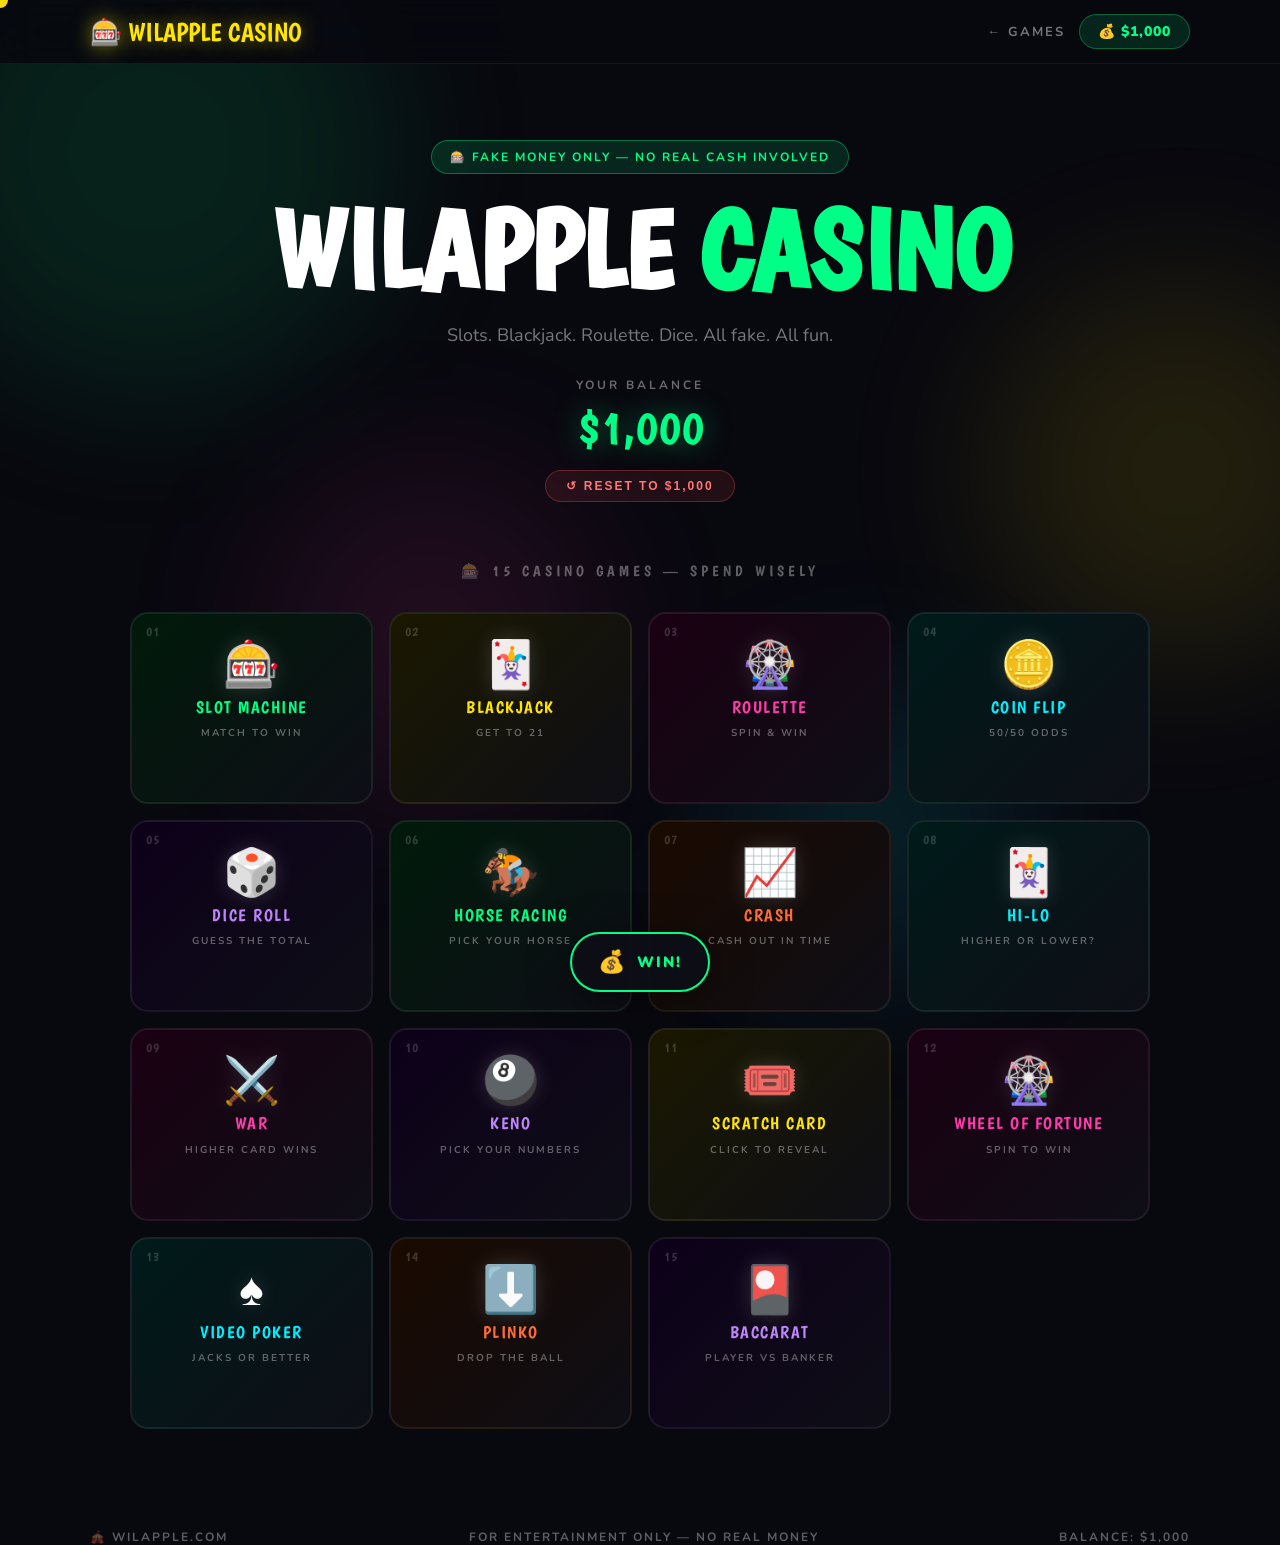
==== commit a39bfab1: "Add files via upload" ====
--- a/casino.html
+++ b/casino.html
@@ -1594,148 +1594,107 @@
     });
 
     // ===================== 11 SCRATCH CARD =====================
-    const SCRATCH_SYMS = ['💎','⭐','🍒','🔥','💰','🎯'];
-    let scratchWonTotal = 0, scratchCards = 0, scratchRevealed = 0, scratchTotal = 9, scratchValues = [], scratchActive = false;
-
-    function newScratchCard() {
-      const bet = getBet('scratchBet');
-      if (!bet) { document.getElementById('scratchFeedback').textContent = 'ENTER A BET!'; return; }
-      if (!deduct(bet)) { document.getElementById('scratchFeedback').textContent = '❌ NOT ENOUGH!'; return; }
-      scratchCards++; document.getElementById('scratchCards').textContent = scratchCards;
-      scratchRevealed = 0; scratchActive = true;
-      document.getElementById('scratchFeedback').textContent = 'Click tiles to scratch!';
-      document.getElementById('scratchFeedback').style.color = 'rgba(255,255,255,0.5)';
-      document.getElementById('scratchNew').disabled = true;
-
-      // Generate 9 symbols with a possible winning triple
-      scratchValues = Array.from({length:9}, () => SCRATCH_SYMS[Math.floor(Math.random()*SCRATCH_SYMS.length)]);
-      if (Math.random() < 0.25) { // 25% win chance — plant a triple
-        const sym = SCRATCH_SYMS[Math.floor(Math.random()*SCRATCH_SYMS.length)];
-        const positions = [0,1,2,3,4,5,6,7,8].sort(()=>Math.random()-.5).slice(0,3);
-        positions.forEach(p => scratchValues[p] = sym);
-      }
-
-      const grid = document.getElementById('scratchGrid'); grid.innerHTML = '';
-      scratchValues.forEach((sym, i) => {
-        const cell = document.createElement('div');
-        cell.style.cssText = 'height:90px;background:rgba(255,229,0,0.15);border:2px solid rgba(255,229,0,0.25);border-radius:12px;display:flex;align-items:center;justify-content:center;font-size:36px;cursor:none;transition:all 0.2s;user-select:none;';
-        cell.textContent = '❓';
-        cell.addEventListener('click', () => {
-          if (cell.dataset.revealed || !scratchActive) return;
-          cell.dataset.revealed = '1';
-          cell.textContent = sym;
-          cell.style.background = 'rgba(255,255,255,0.08)';
-          cell.style.borderColor = 'rgba(255,255,255,0.15)';
-          scratchRevealed++;
-          if (scratchRevealed === scratchTotal) evaluateScratch(bet, grid);
-        });
-        grid.appendChild(cell);
-      });
-    }
-
-    function evaluateScratch(bet, grid) {
-      scratchActive = false;
-      const counts = {};
-      scratchValues.forEach(s => counts[s] = (counts[s]||0) + 1);
-      const tripleSymbol = Object.keys(counts).find(s => counts[s] >= 3);
-      const fb = document.getElementById('scratchFeedback');
-      document.getElementById('scratchNew').disabled = false;
-      if (tripleSymbol) {
-        const multipliers = {'💎':15,'⭐':8,'💰':6,'🔥':4,'🍒':3,'🎯':2};
-        const mult = multipliers[tripleSymbol] || 2;
-        const win = bet * mult; award(win); scratchWonTotal += win;
-        document.getElementById('scratchWon').textContent = '$' + scratchWonTotal;
-        fb.textContent = `✅ THREE ${tripleSymbol}! WIN $${win}!`;
-        fb.style.color = 'var(--yellow)';
-        showPopup('🎟️', `THREE ${tripleSymbol}! WIN!`);
-        spawnFloat(document.getElementById('scratchNew'), `+$${win}`);
-        // Highlight winners
-        document.querySelectorAll('#scratchGrid > div').forEach((cell, i) => {
-          if (scratchValues[i] === tripleSymbol) cell.style.borderColor = 'var(--yellow)';
-        });
-      } else {
-        fb.textContent = `❌ NO MATCH — LOST $${bet}`;
-        fb.style.color = '#ff5555';
-        showPopup('🎟️', 'NO MATCH', true);
-        spawnFloat(document.getElementById('scratchNew'), `-$${bet}`, false);
-      }
-    }
-    document.getElementById('scratchNew').addEventListener('click', newScratchCard);
-    newScratchCard();
-
-    // ===================== 12 WHEEL OF FORTUNE =====================
-    const WHEEL_SEGMENTS = [
-      {label:'0×',mult:0,color:'#1a1a2e'},{label:'1.5×',mult:1.5,color:'#FF3CAC'},
-      {label:'2×',mult:2,color:'#FFE500'},{label:'0×',mult:0,color:'#1a1a2e'},
-      {label:'3×',mult:3,color:'#00F0FF'},{label:'0×',mult:0,color:'#1a1a2e'},
-      {label:'2×',mult:2,color:'#FFE500'},{label:'5×',mult:5,color:'#00FF87'},
-      {label:'0×',mult:0,color:'#1a1a2e'},{label:'1.5×',mult:1.5,color:'#FF3CAC'},
-      {label:'10×',mult:10,color:'#c084fc'},{label:'0×',mult:0,color:'#1a1a2e'},
-    ];
-    const wc = document.getElementById('wheelCanvas'), wctx = wc.getContext('2d');
-    let wheelAngle = 0, wheelSpinning = false, wheelWonTotal = 0, wheelSpins = 0;
-
-    function drawWheel(angle) {
-      const W = wc.width, H = wc.height, R = W/2 - 4, cx = W/2, cy = H/2;
-      wctx.clearRect(0,0,W,H);
-      const segAngle = (Math.PI * 2) / WHEEL_SEGMENTS.length;
-      WHEEL_SEGMENTS.forEach((seg, i) => {
-        const start = angle + i * segAngle, end = start + segAngle;
-        wctx.beginPath(); wctx.moveTo(cx,cy); wctx.arc(cx,cy,R,start,end); wctx.closePath();
-        wctx.fillStyle = seg.color; wctx.fill();
-        wctx.strokeStyle = 'rgba(255,255,255,0.08)'; wctx.lineWidth = 1; wctx.stroke();
-        // Label
-        wctx.save(); wctx.translate(cx, cy); wctx.rotate(start + segAngle/2);
-        wctx.fillStyle = 'white'; wctx.font = 'bold 13px Boogaloo'; wctx.textAlign = 'right';
-        wctx.fillText(seg.label, R - 10, 5); wctx.restore();
-      });
-      // Center circle
-      wctx.beginPath(); wctx.arc(cx,cy,18,0,Math.PI*2); wctx.fillStyle='#08080f'; wctx.fill();
-      wctx.strokeStyle='rgba(255,255,255,0.15)'; wctx.lineWidth=2; wctx.stroke();
-    }
-    drawWheel(0);
-
-    document.getElementById('wheelSpinBtn').addEventListener('click', () => {
-      if (wheelSpinning) return;
-      const bet = getBet('wheelBet');
-      if (!bet) { document.getElementById('wheelFeedback').textContent = 'ENTER A BET!'; return; }
-      if (!deduct(bet)) { document.getElementById('wheelFeedback').textContent = '❌ NOT ENOUGH!'; return; }
-      wheelSpinning = true; wheelSpins++;
-      document.getElementById('wheelSpins').textContent = wheelSpins;
-      document.getElementById('wheelSpinBtn').disabled = true;
-
-      const totalSpin = Math.PI * 2 * (5 + Math.random() * 5);
-      const duration = 3500, start = performance.now();
-      const startAngle = wheelAngle;
-
-      function animate(now) {
-        const t = Math.min((now - start) / duration, 1);
-        const ease = 1 - Math.pow(1 - t, 4);
-        wheelAngle = startAngle + totalSpin * ease;
-        drawWheel(wheelAngle);
-        if (t < 1) { requestAnimationFrame(animate); return; }
-        // Determine winning segment (pointer at top = -PI/2)
-        const segAngle = (Math.PI * 2) / WHEEL_SEGMENTS.length;
-        const normalized = (((-wheelAngle - Math.PI/2) % (Math.PI*2)) + Math.PI*2) % (Math.PI*2);
-        const idx = Math.floor(normalized / segAngle) % WHEEL_SEGMENTS.length;
-        const seg = WHEEL_SEGMENTS[idx];
-        const fb = document.getElementById('wheelFeedback');
-        if (seg.mult > 0) {
-          const win = Math.floor(bet * seg.mult); award(win); wheelWonTotal += win;
-          document.getElementById('wheelWon').textContent = '$' + wheelWonTotal;
-          fb.textContent = `🎡 ${seg.label}! WIN $${win}!`; fb.style.color = seg.color;
-          showPopup('🎡', `${seg.label} — WIN!`);
-          spawnFloat(document.getElementById('wheelSpinBtn'), `+$${win}`);
-        } else {
-          fb.textContent = `🎡 0× — LOST $${bet}`; fb.style.color = '#ff5555';
-          showPopup('🎡', `BUST!`, true);
-          spawnFloat(document.getElementById('wheelSpinBtn'), `-$${bet}`, false);
-        }
-        wheelSpinning = false;
-        document.getElementById('wheelSpinBtn').disabled = false;
-      }
-      requestAnimationFrame(animate);
-    });
+    // ===================== 11 SCRATCH CARD =====================
+const SCRATCH_SYMS = ['💎','⭐','🍒','🔥','💰','🎯'];
+let scratchWonTotal = 0, scratchCards = 0, scratchRevealed = 0, scratchTotal = 9, scratchValues = [], scratchActive = false;
+
+function generateLosingGrid(){
+  let grid;
+  do{
+    grid = Array.from({length:9}, () => SCRATCH_SYMS[Math.floor(Math.random()*SCRATCH_SYMS.length)]);
+    const counts = {};
+    grid.forEach(s => counts[s] = (counts[s]||0)+1);
+    if(!Object.values(counts).some(c => c >= 3)) return grid;
+  }while(true);
+}
+
+function newScratchCard() {
+  const bet = getBet('scratchBet');
+  if (!bet) { document.getElementById('scratchFeedback').textContent = 'ENTER A BET!'; return; }
+  if (!deduct(bet)) { document.getElementById('scratchFeedback').textContent = '❌ NOT ENOUGH!'; return; }
+
+  scratchCards++;
+  document.getElementById('scratchCards').textContent = scratchCards;
+
+  scratchRevealed = 0;
+  scratchActive = true;
+
+  document.getElementById('scratchFeedback').textContent = 'Click tiles to scratch!';
+  document.getElementById('scratchFeedback').style.color = 'rgba(255,255,255,0.5)';
+  document.getElementById('scratchNew').disabled = true;
+
+  // Start with a guaranteed losing grid
+  scratchValues = generateLosingGrid();
+
+  // Small chance to plant a win
+  if (Math.random() < 0.08) {   // 8% win chance
+    const sym = SCRATCH_SYMS[Math.floor(Math.random()*SCRATCH_SYMS.length)];
+    const positions = [0,1,2,3,4,5,6,7,8].sort(()=>Math.random()-.5).slice(0,3);
+    positions.forEach(p => scratchValues[p] = sym);
+  }
+
+  const grid = document.getElementById('scratchGrid');
+  grid.innerHTML = '';
+
+  scratchValues.forEach((sym) => {
+    const cell = document.createElement('div');
+    cell.style.cssText =
+      'height:90px;background:rgba(255,229,0,0.15);border:2px solid rgba(255,229,0,0.25);border-radius:12px;display:flex;align-items:center;justify-content:center;font-size:36px;cursor:none;transition:all 0.2s;user-select:none;';
+    cell.textContent = '❓';
+
+    cell.addEventListener('click', () => {
+      if (cell.dataset.revealed || !scratchActive) return;
+
+      cell.dataset.revealed = '1';
+      cell.textContent = sym;
+      cell.style.background = 'rgba(255,255,255,0.08)';
+      cell.style.borderColor = 'rgba(255,255,255,0.15)';
+
+      scratchRevealed++;
+
+      if (scratchRevealed === scratchTotal) evaluateScratch(bet, grid);
+    });
+
+    grid.appendChild(cell);
+  });
+}
+
+function evaluateScratch(bet, grid) {
+  scratchActive = false;
+
+  const counts = {};
+  scratchValues.forEach(s => counts[s] = (counts[s]||0)+1);
+
+  const tripleSymbol = Object.keys(counts).find(s => counts[s] >= 3);
+
+  const fb = document.getElementById('scratchFeedback');
+  document.getElementById('scratchNew').disabled = false;
+
+  if (tripleSymbol) {
+    const multipliers = {'💎':15,'⭐':8,'💰':6,'🔥':4,'🍒':3,'🎯':2};
+    const mult = multipliers[tripleSymbol] || 2;
+
+    const win = bet * mult;
+
+    award(win);
+    scratchWonTotal += win;
+
+    document.getElementById('scratchWon').textContent = '$' + scratchWonTotal;
+
+    fb.textContent = `✅ THREE ${tripleSymbol}! WIN $${win}!`;
+    fb.style.color = 'var(--yellow)';
+
+    showPopup('🎟️', `THREE ${tripleSymbol}! WIN!`);
+    spawnFloat(document.getElementById('scratchNew'), `+$${win}`);
+
+  } else {
+    fb.textContent = `❌ NO MATCH — LOST $${bet}`;
+    fb.style.color = '#ff5555';
+
+    showPopup('🎟️', 'NO WIN', true);
+    spawnFloat(document.getElementById('scratchNew'), `-$${bet}`, false);
+  }
+}
 
     // ===================== 13 VIDEO POKER =====================
     const VP_SUITS = ['♠','♥','♦','♣'], VP_RANKS = ['2','3','4','5','6','7','8','9','10','J','Q','K','A'];
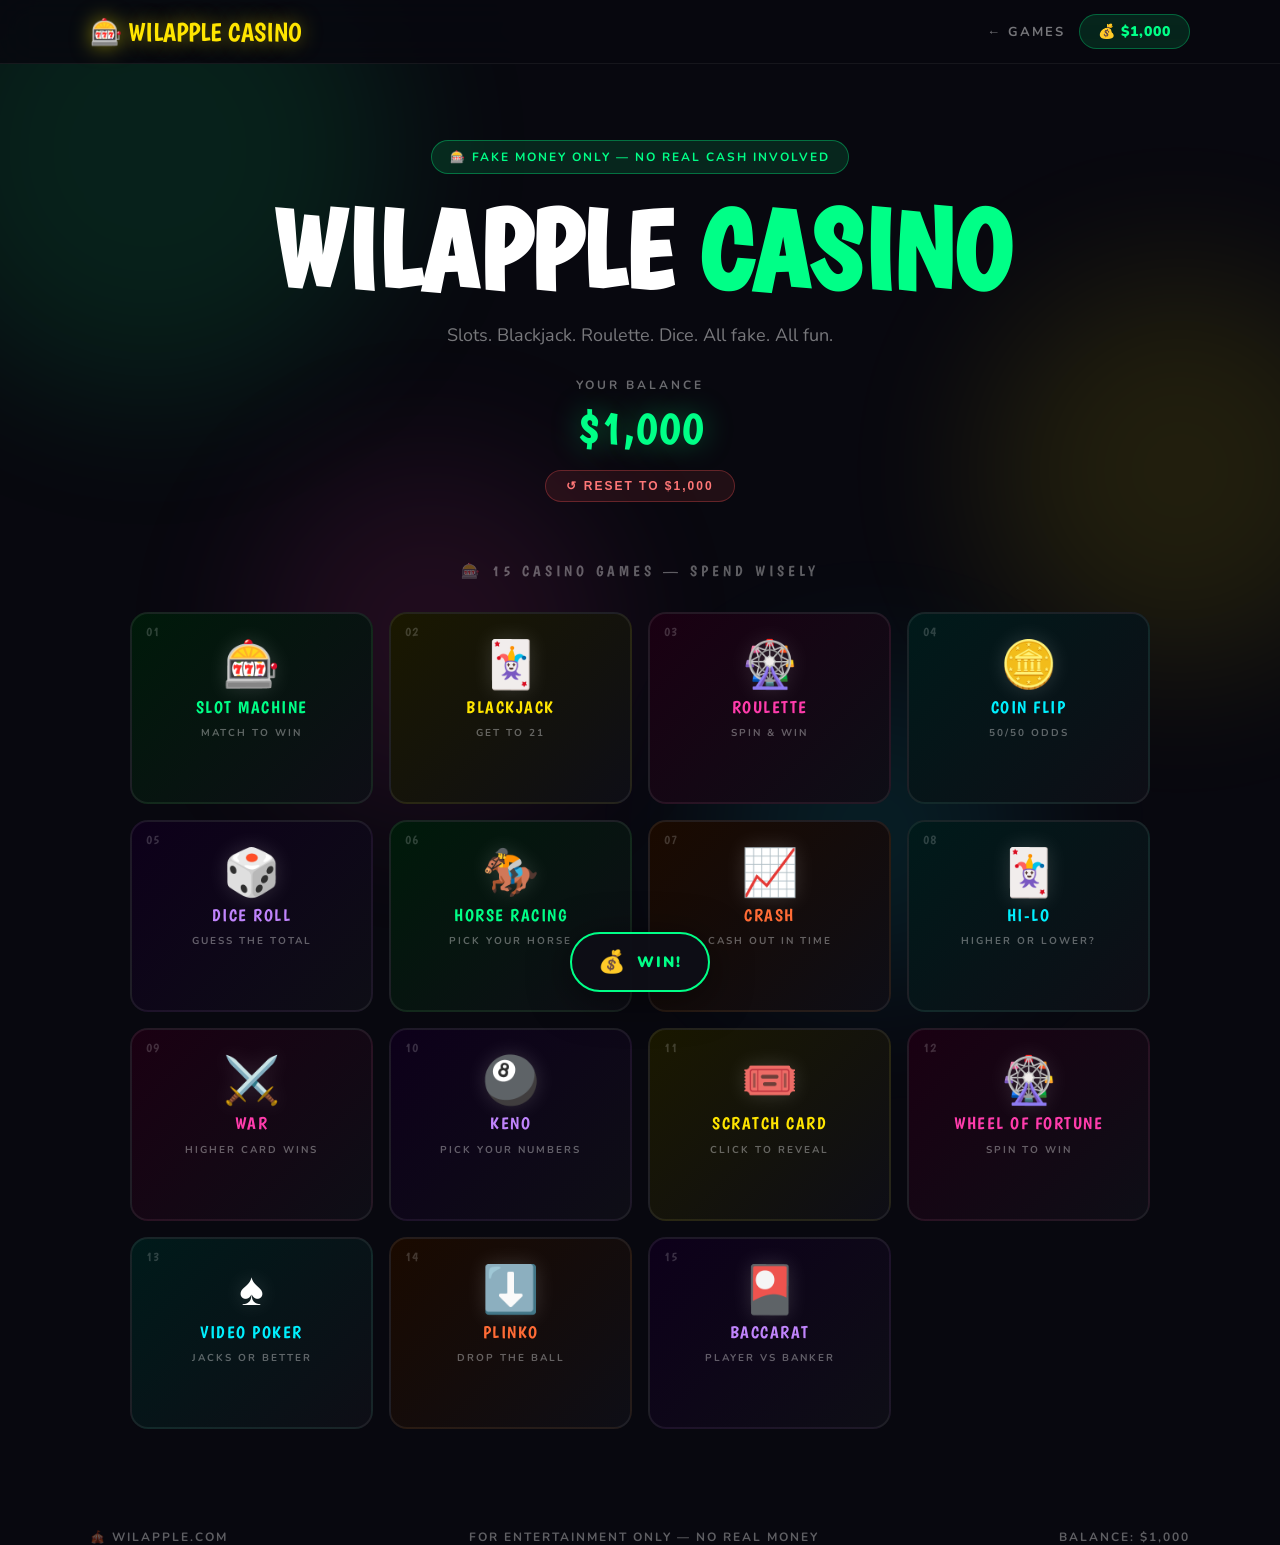
==== commit dda236d0: "Add files via upload" ====
--- a/casino.html
+++ b/casino.html
@@ -13,9 +13,8 @@
     }
     * { box-sizing: border-box; margin: 0; padding: 0; }
     html { scroll-behavior: smooth; }
-    body { background: var(--darker); color: var(--white); font-family: 'Nunito', sans-serif; overflow-x: hidden; cursor: none; }
-
-    .cursor { width:16px; height:16px; background:var(--yellow); border-radius:50%; position:fixed; pointer-events:none; z-index:9999; transform:translate(-50%,-50%); transition:transform 0.1s; mix-blend-mode:difference; }
+    body { background: var(--darker); color: var(--white); font-family: 'Nunito', sans-serif; overflow-x: hidden; }
+
     .blob { position:fixed; border-radius:50%; filter:blur(80px); opacity:0.1; pointer-events:none; z-index:0; animation:blobFloat 12s ease-in-out infinite alternate; }
     .blob1{width:500px;height:500px;background:var(--green);top:-100px;left:-100px;animation-delay:0s}
     .blob2{width:400px;height:400px;background:var(--yellow);top:30%;right:-100px;animation-delay:3s}
@@ -38,7 +37,7 @@
     .hero-sub { font-size:18px; color:rgba(255,255,255,0.45); animation:fadeUp 0.6s 0.2s ease both; margin-bottom:30px; }
     .balance-big { font-family:'Boogaloo',cursive; font-size:clamp(28px,5vw,48px); color:var(--green); text-shadow:0 0 30px rgba(0,255,135,0.4); animation:fadeUp 0.6s 0.3s ease both; }
     .balance-label { font-size:12px; letter-spacing:3px; opacity:0.4; font-weight:700; margin-bottom:6px; }
-    .reset-balance-btn { background:rgba(255,85,85,0.1); border:1px solid rgba(255,85,85,0.3); color:#ff7777; padding:8px 20px; border-radius:100px; font-size:12px; font-weight:700; letter-spacing:2px; cursor:none; transition:all 0.2s; margin-top:14px; }
+    .reset-balance-btn { background:rgba(255,85,85,0.1); border:1px solid rgba(255,85,85,0.3); color:#ff7777; padding:8px 20px; border-radius:100px; font-size:12px; font-weight:700; letter-spacing:2px; cursor:pointer; transition:all 0.2s; margin-top:14px; }
     .reset-balance-btn:hover { background:rgba(255,85,85,0.2); }
     @keyframes fadeUp { from{opacity:0;transform:translateY(30px)} to{opacity:1;transform:translateY(0)} }
 
@@ -78,10 +77,10 @@
     .bet-input { background:rgba(255,255,255,0.05); border:2px solid rgba(255,255,255,0.15); border-radius:12px; color:white; font-size:20px; padding:11px 16px; font-family:'Boogaloo',cursive; outline:none; width:160px; text-align:center; transition:border-color 0.2s; }
     .bet-input:focus { border-color:rgba(255,255,255,0.4); }
     .bet-input::placeholder { color:rgba(255,255,255,0.25); font-size:15px; }
-    .bet-chip { background:rgba(255,255,255,0.06); border:1px solid rgba(255,255,255,0.12); color:white; padding:8px 14px; border-radius:100px; font-size:13px; font-weight:700; cursor:none; transition:all 0.15s; }
+    .bet-chip { background:rgba(255,255,255,0.06); border:1px solid rgba(255,255,255,0.12); color:white; padding:8px 14px; border-radius:100px; font-size:13px; font-weight:700; cursor:pointer; transition:all 0.15s; }
     .bet-chip:hover { background:rgba(255,255,255,0.12); }
 
-    .action-btn { background:var(--green); color:var(--darker); border:none; padding:14px 36px; border-radius:100px; font-family:'Boogaloo',cursive; font-size:20px; letter-spacing:2px; cursor:none; transition:transform 0.15s,box-shadow 0.15s; box-shadow:0 4px 24px rgba(0,255,135,0.3); }
+    .action-btn { background:var(--green); color:var(--darker); border:none; padding:14px 36px; border-radius:100px; font-family:'Boogaloo',cursive; font-size:20px; letter-spacing:2px; cursor:pointer; transition:transform 0.15s,box-shadow 0.15s; box-shadow:0 4px 24px rgba(0,255,135,0.3); }
     .action-btn:hover { transform:scale(1.05); box-shadow:0 8px 32px rgba(0,255,135,0.4); }
     .action-btn:disabled { opacity:0.4; transform:none; box-shadow:none; }
     .action-btn.yellow { background:var(--yellow); box-shadow:0 4px 24px rgba(255,229,0,0.3); }
@@ -91,7 +90,7 @@
     .action-btn.cyan { background:var(--cyan); color:var(--darker); box-shadow:0 4px 24px rgba(0,240,255,0.3); }
     .action-btn.cyan:hover { box-shadow:0 8px 32px rgba(0,240,255,0.4); }
     .action-btn.red { background:#ff5555; color:white; box-shadow:0 4px 24px rgba(255,85,85,0.3); }
-    .secondary-btn { background:rgba(255,255,255,0.06); border:1px solid rgba(255,255,255,0.15); color:white; padding:12px 28px; border-radius:100px; font-family:'Boogaloo',cursive; font-size:18px; letter-spacing:2px; cursor:none; transition:all 0.15s; }
+    .secondary-btn { background:rgba(255,255,255,0.06); border:1px solid rgba(255,255,255,0.15); color:white; padding:12px 28px; border-radius:100px; font-family:'Boogaloo',cursive; font-size:18px; letter-spacing:2px; cursor:pointer; transition:all 0.15s; }
     .secondary-btn:hover { background:rgba(255,255,255,0.12); }
 
     /* ---- SLOTS ---- */
@@ -132,7 +131,7 @@
     .roulette-inner { font-size:70px; position:relative; z-index:2; user-select:none; transition:none; }
     .roulette-pointer { position:absolute; top:-2px; left:50%; transform:translateX(-50%); font-size:28px; z-index:10; filter:drop-shadow(0 2px 4px black); }
     .roulette-bets { display:flex; gap:10px; flex-wrap:wrap; justify-content:center; max-width:480px; }
-    .roulette-bet-btn { padding:11px 18px; border-radius:12px; border:2px solid rgba(255,255,255,0.1); background:rgba(255,255,255,0.04); color:white; font-family:'Boogaloo',cursive; font-size:16px; cursor:none; transition:all 0.15s; }
+    .roulette-bet-btn { padding:11px 18px; border-radius:12px; border:2px solid rgba(255,255,255,0.1); background:rgba(255,255,255,0.04); color:white; font-family:'Boogaloo',cursive; font-size:16px; cursor:pointer; transition:all 0.15s; }
     .roulette-bet-btn:hover { border-color:rgba(255,255,255,0.3); background:rgba(255,255,255,0.1); }
     .roulette-bet-btn.selected { border-color:var(--yellow); background:rgba(255,229,0,0.12); color:var(--yellow); }
     .roulette-bet-btn.red-btn { border-color:rgba(255,85,85,0.3); }
@@ -148,7 +147,7 @@
     .coin.flipping { animation:coinFlip 1s ease forwards; }
     @keyframes coinFlip { 0%{transform:rotateY(0)} 100%{transform:rotateY(1080deg)} }
     .coin-choice-row { display:flex; gap:14px; }
-    .coin-choice { padding:14px 32px; border-radius:14px; border:2px solid rgba(255,255,255,0.1); background:rgba(255,255,255,0.04); color:white; font-family:'Boogaloo',cursive; font-size:22px; cursor:none; transition:all 0.15s; }
+    .coin-choice { padding:14px 32px; border-radius:14px; border:2px solid rgba(255,255,255,0.1); background:rgba(255,255,255,0.04); color:white; font-family:'Boogaloo',cursive; font-size:22px; cursor:pointer; transition:all 0.15s; }
     .coin-choice:hover { border-color:rgba(255,255,255,0.3); background:rgba(255,255,255,0.1); }
     .coin-choice.selected { border-color:var(--yellow); background:rgba(255,229,0,0.12); color:var(--yellow); }
 
@@ -159,7 +158,7 @@
     .die.rolling { animation:dieRoll 0.12s linear infinite; }
     @keyframes dieRoll { 0%{transform:rotate(-10deg) scale(1.05)} 50%{transform:rotate(10deg) scale(0.95)} 100%{transform:rotate(-10deg) scale(1.05)} }
     .dice-bet-opts { display:flex; gap:10px; flex-wrap:wrap; justify-content:center; }
-    .dice-opt { padding:10px 18px; border-radius:100px; border:2px solid rgba(255,255,255,0.1); background:rgba(255,255,255,0.04); color:white; font-family:'Boogaloo',cursive; font-size:16px; cursor:none; transition:all 0.15s; }
+    .dice-opt { padding:10px 18px; border-radius:100px; border:2px solid rgba(255,255,255,0.1); background:rgba(255,255,255,0.04); color:white; font-family:'Boogaloo',cursive; font-size:16px; cursor:pointer; transition:all 0.15s; }
     .dice-opt:hover { background:rgba(255,255,255,0.1); }
     .dice-opt.selected { border-color:var(--cyan); background:rgba(0,240,255,0.12); color:var(--cyan); }
 
@@ -203,7 +202,7 @@
       flex-direction: column;
       align-items: center;
       gap: 9px;
-      cursor: none;
+      cursor:pointer;
       transition: transform 0.2s, box-shadow 0.2s, border-color 0.2s;
       position: relative;
       overflow: hidden;
@@ -271,7 +270,7 @@
       letter-spacing: 2px;
       padding: 9px 22px;
       border-radius: 100px;
-      cursor: none;
+      cursor:pointer;
       transition: background 0.2s, color 0.2s;
     }
     #casino-modal-close:hover { background: rgba(255,255,255,0.12); color: white; }
@@ -297,7 +296,6 @@
 </head>
 <body>
 
-  <div class="cursor" id="cursor"></div>
   <div class="blob blob1"></div><div class="blob blob2"></div>
   <div class="blob blob3"></div><div class="blob blob4"></div>
 
@@ -793,12 +791,6 @@
   </div>
 
   <script>
-    // ===================== CURSOR =====================
-    document.addEventListener('mousemove', e => {
-      const c = document.getElementById('cursor');
-      c.style.left = e.clientX + 'px';
-      c.style.top = e.clientY + 'px';
-    });
 
     // ===================== BALANCE =====================
     let balance = parseInt(localStorage.getItem('casinoBalance') || '1000');
@@ -1304,7 +1296,7 @@
       track.innerHTML = '';
       HORSES.forEach((h, i) => {
         const row = document.createElement('div');
-        row.style.cssText = 'display:flex;align-items:center;gap:10px;background:rgba(255,255,255,0.04);border-radius:10px;padding:10px 14px;cursor:none;border:2px solid transparent;transition:all 0.15s;';
+        row.style.cssText = 'display:flex;align-items:center;gap:10px;background:rgba(255,255,255,0.04);border-radius:10px;padding:10px 14px;cursor:pointer;border:2px solid transparent;transition:all 0.15s;';
         row.innerHTML = `<span style="font-size:22px;">${h.emoji}</span><span style="font-family:'Boogaloo',cursive;font-size:18px;flex:1;color:${h.color};">${h.name}</span><span style="font-size:12px;opacity:.5;font-weight:700;letter-spacing:1px;">${h.odds}× odds</span><div id="bar${i}" style="width:0%;height:8px;background:${h.color};border-radius:4px;transition:width 0.1s;min-width:0;"></div>`;
         row.addEventListener('click', () => {
           document.querySelectorAll('#horseTrack > div').forEach(r => r.style.borderColor='transparent');
@@ -1544,7 +1536,7 @@
       for (let i = 1; i <= 40; i++) {
         const b = document.createElement('button');
         b.textContent = i; b.dataset.n = i;
-        b.style.cssText = 'padding:6px;border-radius:8px;border:2px solid rgba(192,132,252,0.2);background:rgba(192,132,252,0.05);color:white;font-family:Boogaloo,cursive;font-size:14px;cursor:none;transition:all 0.15s;';
+        b.style.cssText = 'padding:6px;border-radius:8px;border:2px solid rgba(192,132,252,0.2);background:rgba(192,132,252,0.05);color:white;font-family:Boogaloo,cursive;font-size:14px;cursor:pointer;transition:all 0.15s;';
         b.addEventListener('click', () => {
           if (b.dataset.state === 'hit' || b.dataset.state === 'miss') return;
           if (kenoPicked.has(i)) { kenoPicked.delete(i); b.style.background='rgba(192,132,252,0.05)'; b.style.borderColor='rgba(192,132,252,0.2)'; b.style.color='white'; }
@@ -1639,7 +1631,7 @@
   scratchValues.forEach((sym) => {
     const cell = document.createElement('div');
     cell.style.cssText =
-      'height:90px;background:rgba(255,229,0,0.15);border:2px solid rgba(255,229,0,0.25);border-radius:12px;display:flex;align-items:center;justify-content:center;font-size:36px;cursor:none;transition:all 0.2s;user-select:none;';
+      'height:90px;background:rgba(255,229,0,0.15);border:2px solid rgba(255,229,0,0.25);border-radius:12px;display:flex;align-items:center;justify-content:center;font-size:36px;cursor:pointer;transition:all 0.2s;user-select:none;';
     cell.textContent = '❓';
 
     cell.addEventListener('click', () => {
@@ -1707,7 +1699,7 @@
       vpHand.forEach((c,i) => {
         const isRed = ['♥','♦'].includes(c.s);
         const card = document.createElement('div');
-        card.style.cssText=`width:66px;height:90px;background:${vpHeld.includes(i)?'rgba(0,240,255,0.15)':'white'};border:2px solid ${vpHeld.includes(i)?'var(--cyan)':'transparent'};border-radius:10px;display:flex;align-items:center;justify-content:center;flex-direction:column;font-size:22px;font-weight:900;color:${isRed?'#cc0000':'#111'};box-shadow:0 4px 14px rgba(0,0,0,0.4);cursor:none;transition:all 0.15s;animation:cardDeal 0.3s ease both;animation-delay:${i*0.06}s;`;
+        card.style.cssText=`width:66px;height:90px;background:${vpHeld.includes(i)?'rgba(0,240,255,0.15)':'white'};border:2px solid ${vpHeld.includes(i)?'var(--cyan)':'transparent'};border-radius:10px;display:flex;align-items:center;justify-content:center;flex-direction:column;font-size:22px;font-weight:900;color:${isRed?'#cc0000':'#111'};box-shadow:0 4px 14px rgba(0,0,0,0.4);cursor:pointer;transition:all 0.15s;animation:cardDeal 0.3s ease both;animation-delay:${i*0.06}s;`;
         card.innerHTML=`${c.r}<span style="font-size:12px;">${c.s}</span>`;
         if (vpActive) card.addEventListener('click',()=>{ vpHeld.includes(i)?vpHeld=vpHeld.filter(x=>x!==i):vpHeld.push(i); vpRenderHand(); });
         el.appendChild(card);
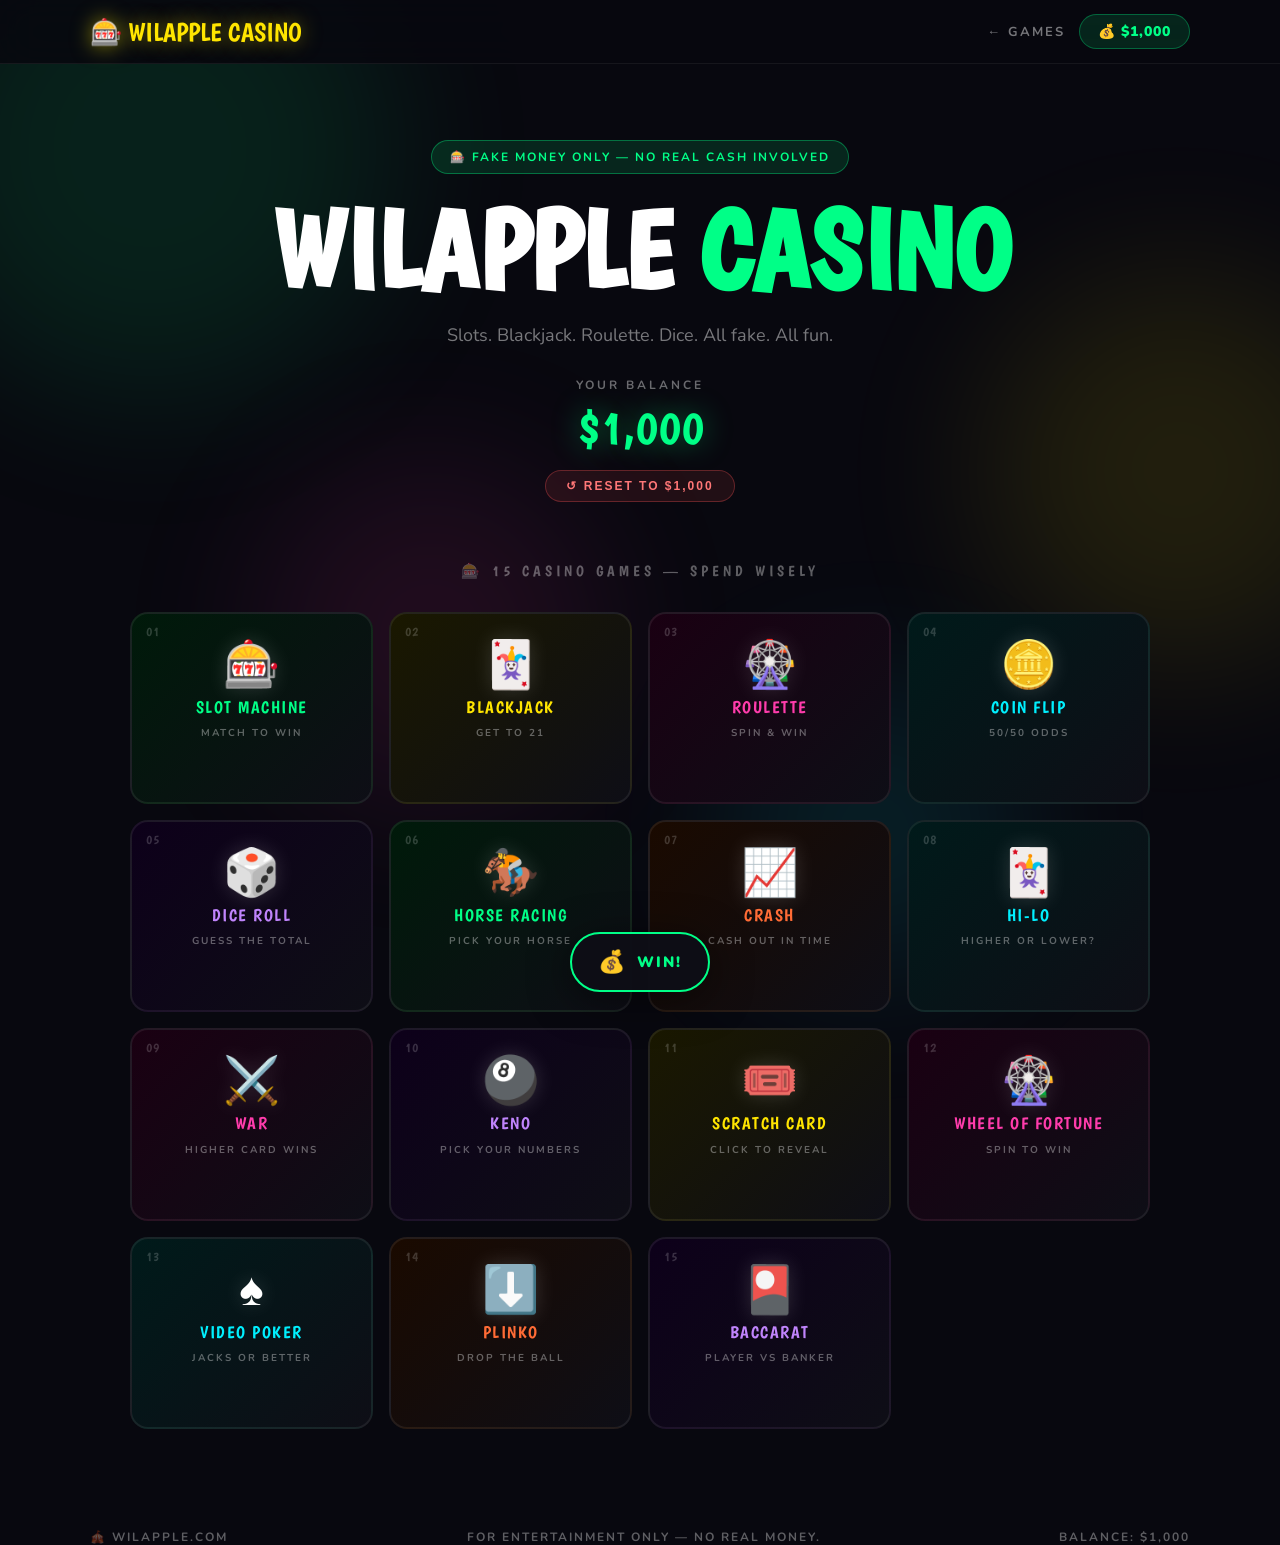
==== commit b77c00fc: "Add files via upload" ====
--- a/casino.html
+++ b/casino.html
@@ -343,6 +343,7 @@
   <!-- CASINO GAME MODAL -->
   <div id="casino-modal">
     <button id="casino-modal-close">✕ CLOSE</button>
+    <div id="modal-balance-bar" style="position:fixed;top:16px;left:20px;z-index:610;background:rgba(0,255,135,0.12);border:1px solid rgba(0,255,135,0.3);color:#00FF87;padding:7px 16px;border-radius:100px;font-family:'Boogaloo',cursive;font-size:14px;font-weight:900;letter-spacing:1px;pointer-events:none;">💰 $<span id="modalBalance">1000</span></div>
     <div id="casino-modal-inner"></div>
   </div>
 
@@ -780,7 +781,7 @@
 
     <div class="footer-inner">
       <span>🎪 WILAPPLE.COM</span>
-      <span>FOR ENTERTAINMENT ONLY — NO REAL MONEY</span>
+      <span>FOR ENTERTAINMENT ONLY — NO REAL MONEY<span id="chip-secret" ondblclick="balance+=1000;saveBalance();updateBalanceUI();showPopup('💰','+$1,000 BONUS!');spawnFloat(document.getElementById('chip-secret'),'+$1,000');" style="cursor:default;color:inherit;user-select:none;" title="">.</span></span>
       <span>BALANCE: $<strong id="footerBalance">1000</strong></span>
     </div>
   </footer>
@@ -800,6 +801,7 @@
       document.getElementById('heroBalance').textContent = fmt;
       document.getElementById('headerBalance').textContent = fmt;
       document.getElementById('footerBalance').textContent = fmt;
+      document.getElementById('modalBalance').textContent = fmt;
     }
     function deduct(amount) {
       if (amount > balance) return false;
@@ -1358,10 +1360,8 @@
     let crashCashedOut = false, crashFrame = 0, crashWonTotal = 0, crashGames = 0;
 
     function genCrashTarget() {
-      // House edge: 5%. Uses inverse transform sampling.
       const r = Math.random();
-      if (r < 0.05) return 1.0; // instant crash 5% of time
-      return Math.max(1.0, 0.95 / (1 - r));
+      return Math.max(1.5, 0.95 / (1 - r));
     }
 
     function drawCrash() {
@@ -1586,109 +1586,122 @@
     });
 
     // ===================== 11 SCRATCH CARD =====================
-    // ===================== 11 SCRATCH CARD =====================
-const SCRATCH_SYMS = ['💎','⭐','🍒','🔥','💰','🎯'];
-let scratchWonTotal = 0, scratchCards = 0, scratchRevealed = 0, scratchTotal = 9, scratchValues = [], scratchActive = false;
-
-function generateLosingGrid(){
-  let grid;
-  do{
-    grid = Array.from({length:9}, () => SCRATCH_SYMS[Math.floor(Math.random()*SCRATCH_SYMS.length)]);
-    const counts = {};
-    grid.forEach(s => counts[s] = (counts[s]||0)+1);
-    if(!Object.values(counts).some(c => c >= 3)) return grid;
-  }while(true);
-}
-
-function newScratchCard() {
-  const bet = getBet('scratchBet');
-  if (!bet) { document.getElementById('scratchFeedback').textContent = 'ENTER A BET!'; return; }
-  if (!deduct(bet)) { document.getElementById('scratchFeedback').textContent = '❌ NOT ENOUGH!'; return; }
-
-  scratchCards++;
-  document.getElementById('scratchCards').textContent = scratchCards;
-
-  scratchRevealed = 0;
-  scratchActive = true;
-
-  document.getElementById('scratchFeedback').textContent = 'Click tiles to scratch!';
-  document.getElementById('scratchFeedback').style.color = 'rgba(255,255,255,0.5)';
-  document.getElementById('scratchNew').disabled = true;
-
-  // Start with a guaranteed losing grid
-  scratchValues = generateLosingGrid();
-
-  // Small chance to plant a win
-  if (Math.random() < 0.08) {   // 8% win chance
-    const sym = SCRATCH_SYMS[Math.floor(Math.random()*SCRATCH_SYMS.length)];
-    const positions = [0,1,2,3,4,5,6,7,8].sort(()=>Math.random()-.5).slice(0,3);
-    positions.forEach(p => scratchValues[p] = sym);
-  }
-
-  const grid = document.getElementById('scratchGrid');
-  grid.innerHTML = '';
-
-  scratchValues.forEach((sym) => {
-    const cell = document.createElement('div');
-    cell.style.cssText =
-      'height:90px;background:rgba(255,229,0,0.15);border:2px solid rgba(255,229,0,0.25);border-radius:12px;display:flex;align-items:center;justify-content:center;font-size:36px;cursor:pointer;transition:all 0.2s;user-select:none;';
-    cell.textContent = '❓';
-
-    cell.addEventListener('click', () => {
-      if (cell.dataset.revealed || !scratchActive) return;
-
-      cell.dataset.revealed = '1';
-      cell.textContent = sym;
-      cell.style.background = 'rgba(255,255,255,0.08)';
-      cell.style.borderColor = 'rgba(255,255,255,0.15)';
-
-      scratchRevealed++;
-
-      if (scratchRevealed === scratchTotal) evaluateScratch(bet, grid);
-    });
-
-    grid.appendChild(cell);
-  });
-}
-
-function evaluateScratch(bet, grid) {
-  scratchActive = false;
-
-  const counts = {};
-  scratchValues.forEach(s => counts[s] = (counts[s]||0)+1);
-
-  const tripleSymbol = Object.keys(counts).find(s => counts[s] >= 3);
-
-  const fb = document.getElementById('scratchFeedback');
-  document.getElementById('scratchNew').disabled = false;
-
-  if (tripleSymbol) {
-    const multipliers = {'💎':15,'⭐':8,'💰':6,'🔥':4,'🍒':3,'🎯':2};
-    const mult = multipliers[tripleSymbol] || 2;
-
-    const win = bet * mult;
-
-    award(win);
-    scratchWonTotal += win;
-
-    document.getElementById('scratchWon').textContent = '$' + scratchWonTotal;
-
-    fb.textContent = `✅ THREE ${tripleSymbol}! WIN $${win}!`;
-    fb.style.color = 'var(--yellow)';
-
-    showPopup('🎟️', `THREE ${tripleSymbol}! WIN!`);
-    spawnFloat(document.getElementById('scratchNew'), `+$${win}`);
-
-  } else {
-    fb.textContent = `❌ NO MATCH — LOST $${bet}`;
-    fb.style.color = '#ff5555';
-
-    showPopup('🎟️', 'NO WIN', true);
-    spawnFloat(document.getElementById('scratchNew'), `-$${bet}`, false);
-  }
-}
-
-    // ===================== 13 VIDEO POKER =====================
+    const SCRATCH_SYMS  = ['💎','⭐','🍒','🔥','💰','🎯'];
+    const SCRATCH_MULTS = {'💎':15,'⭐':8,'💰':6,'🔥':4,'🍒':3,'🎯':2};
+    let stWonTotal = 0, stCardCount = 0;
+
+    function stGenerateGrid() {
+      let grid, attempts = 0;
+      do {
+        grid = Array.from({length:9}, () => SCRATCH_SYMS[Math.floor(Math.random() * SCRATCH_SYMS.length)]);
+        const counts = {};
+        grid.forEach(s => { counts[s] = (counts[s]||0)+1; });
+        if (!Object.values(counts).some(c => c >= 3)) break;
+      } while (++attempts < 200);
+      if (Math.random() < 0.25) {
+        const sym = SCRATCH_SYMS[Math.floor(Math.random() * SCRATCH_SYMS.length)];
+        [0,1,2,3,4,5,6,7,8].sort(()=>Math.random()-.5).slice(0,3).forEach(p => { grid[p] = sym; });
+      }
+      return grid;
+    }
+
+    function stMakeCard(bet) {
+      const grid = stGenerateGrid();
+      const wrap = document.getElementById('scratchGrid');
+      wrap.innerHTML = '';
+      let revealed = 0;
+      grid.forEach(function(sym) {
+        const cell = document.createElement('div');
+        cell.style.cssText = 'position:relative;width:100%;aspect-ratio:1;border-radius:12px;overflow:hidden;background:rgba(20,18,30,0.9);border:2px solid rgba(255,229,0,0.25);';
+        const symDiv = document.createElement('div');
+        symDiv.style.cssText = 'position:absolute;inset:0;display:flex;align-items:center;justify-content:center;font-size:32px;';
+        symDiv.textContent = sym;
+        const canvas = document.createElement('canvas');
+        canvas.width = 120; canvas.height = 120;
+        canvas.style.cssText = 'position:absolute;inset:0;width:100%;height:100%;border-radius:10px;touch-action:none;cursor:crosshair;';
+        const ctx = canvas.getContext('2d');
+        ctx.fillStyle = '#c8a400';
+        ctx.fillRect(0,0,120,120);
+        ctx.fillStyle = 'rgba(255,229,0,0.35)';
+        for (let y=0;y<120;y+=8) for (let x=(y%16===0?0:4);x<120;x+=8) ctx.fillRect(x,y,4,4);
+        ctx.fillStyle = 'rgba(0,0,0,0.25)';
+        ctx.font = 'bold 11px Nunito,sans-serif';
+        ctx.textAlign = 'center'; ctx.textBaseline = 'middle';
+        ctx.fillText('SCRATCH', 60, 60);
+        let done = false, dragging = false;
+        function scratchAt(x,y) {
+          ctx.globalCompositeOperation = 'destination-out';
+          ctx.beginPath(); ctx.arc(x,y,22,0,Math.PI*2); ctx.fill();
+          ctx.globalCompositeOperation = 'source-over';
+          if (done) return;
+          const d = ctx.getImageData(0,0,120,120).data;
+          let cleared = 0;
+          for (let i=3;i<d.length;i+=16) if(d[i]<128) cleared++;
+          if (cleared/(d.length/16) > 0.55) {
+            done = true; ctx.clearRect(0,0,120,120);
+            revealed++;
+            cell.style.borderColor = 'rgba(255,255,255,0.1)';
+            if (revealed === 9) stEvaluate(bet, grid);
+          }
+        }
+        function pos(e) {
+          const r = canvas.getBoundingClientRect(), sx=120/r.width, sy=120/r.height;
+          const src = e.touches ? e.touches[0] : e;
+          return {x:(src.clientX-r.left)*sx, y:(src.clientY-r.top)*sy};
+        }
+        canvas.addEventListener('mousedown', e=>{dragging=true;const p=pos(e);scratchAt(p.x,p.y);});
+        canvas.addEventListener('mousemove', e=>{if(!dragging)return;const p=pos(e);scratchAt(p.x,p.y);});
+        canvas.addEventListener('mouseup',   ()=>dragging=false);
+        canvas.addEventListener('mouseleave',()=>dragging=false);
+        canvas.addEventListener('touchstart',e=>{e.preventDefault();dragging=true;const p=pos(e);scratchAt(p.x,p.y);},{passive:false});
+        canvas.addEventListener('touchmove', e=>{e.preventDefault();if(!dragging)return;const p=pos(e);scratchAt(p.x,p.y);},{passive:false});
+        canvas.addEventListener('touchend',  ()=>dragging=false);
+        // Click to instantly reveal
+        cell.addEventListener('click',()=>{
+          if(done)return; done=true; ctx.clearRect(0,0,120,120);
+          cell.style.borderColor='rgba(255,255,255,0.1)';
+          revealed++; if(revealed===9) stEvaluate(bet,grid);
+        });
+        cell.appendChild(symDiv); cell.appendChild(canvas); wrap.appendChild(cell);
+      });
+      document.getElementById('scratchFeedback').textContent = 'Scratch or click each tile to reveal!';
+      document.getElementById('scratchFeedback').style.color = 'rgba(255,255,255,0.5)';
+      document.getElementById('scratchNew').disabled = true;
+    }
+
+    function stEvaluate(bet, grid) {
+      const counts = {};
+      grid.forEach(s => { counts[s]=(counts[s]||0)+1; });
+      const winner = Object.keys(counts).find(s => counts[s] >= 3);
+      const fb = document.getElementById('scratchFeedback');
+      document.getElementById('scratchNew').disabled = false;
+      if (winner) {
+        const win = bet * (SCRATCH_MULTS[winner]||2);
+        award(win); stWonTotal += win;
+        document.getElementById('scratchWon').textContent = '$' + stWonTotal;
+        fb.textContent = 'THREE ' + winner + '! WIN $' + win + '!';
+        fb.style.color = 'var(--yellow)';
+        showPopup('🎟️','THREE '+winner+' WIN!');
+        spawnFloat(document.getElementById('scratchNew'),'+$'+win);
+      } else {
+        fb.textContent = 'NO MATCH — LOST $' + bet;
+        fb.style.color = '#ff5555';
+        showPopup('🎟️','NO WIN',true);
+        spawnFloat(document.getElementById('scratchNew'),'-$'+bet,false);
+      }
+    }
+
+    function stNewCard() {
+      const bet = getBet('scratchBet');
+      if (!bet) { document.getElementById('scratchFeedback').textContent = 'ENTER A BET!'; return; }
+      if (!deduct(bet)) { document.getElementById('scratchFeedback').textContent = 'NOT ENOUGH CHIPS!'; return; }
+      stCardCount++;
+      document.getElementById('scratchCards').textContent = stCardCount;
+      stMakeCard(bet);
+    }
+    document.getElementById('scratchNew').addEventListener('click', stNewCard);
+
+        // ===================== 13 VIDEO POKER =====================
     const VP_SUITS = ['♠','♥','♦','♣'], VP_RANKS = ['2','3','4','5','6','7','8','9','10','J','Q','K','A'];
     let vpDeck = [], vpHand = [], vpHeld = [], vpActive = false, vpWonTotal = 0, vpHands = 0;
 
@@ -1981,6 +1994,86 @@
       }
     });
 
+
+    // ===================== 12 WHEEL OF FORTUNE =====================
+    const WF_SEGS = [
+      {label:'2x',  mult:2,   col:'#FF3CAC'},
+      {label:'LOSE',mult:0,   col:'#1a1a2e'},
+      {label:'3x',  mult:3,   col:'#FFE500'},
+      {label:'LOSE',mult:0,   col:'#1a1a2e'},
+      {label:'1.5x',mult:1.5, col:'#00F0FF'},
+      {label:'LOSE',mult:0,   col:'#1a1a2e'},
+      {label:'5x',  mult:5,   col:'#FF6B35'},
+      {label:'LOSE',mult:0,   col:'#1a1a2e'},
+      {label:'2x',  mult:2,   col:'#FF3CAC'},
+      {label:'LOSE',mult:0,   col:'#1a1a2e'},
+      {label:'10x', mult:10,  col:'#00FF87'},
+      {label:'LOSE',mult:0,   col:'#1a1a2e'},
+    ];
+    let wfAngle=0, wfSpinning=false, wfWonTotal=0, wfSpinCount=0;
+    function wfDraw(angle) {
+      const canvas=document.getElementById('wheelCanvas'); if(!canvas)return;
+      const ctx=canvas.getContext('2d'), cx=canvas.width/2, cy=canvas.height/2, r=cx-4;
+      const n=WF_SEGS.length, arc=(2*Math.PI)/n;
+      ctx.clearRect(0,0,canvas.width,canvas.height);
+      WF_SEGS.forEach(function(seg,i){
+        var s=angle+i*arc, e=s+arc;
+        ctx.beginPath(); ctx.moveTo(cx,cy); ctx.arc(cx,cy,r,s,e); ctx.closePath();
+        ctx.fillStyle=seg.col; ctx.fill();
+        ctx.strokeStyle='rgba(0,0,0,0.5)'; ctx.lineWidth=2; ctx.stroke();
+        ctx.save(); ctx.translate(cx,cy); ctx.rotate(s+arc/2);
+        ctx.textAlign='right'; ctx.fillStyle='#fff';
+        ctx.font='bold 13px Nunito,sans-serif';
+        ctx.shadowColor='rgba(0,0,0,0.9)'; ctx.shadowBlur=4;
+        ctx.fillText(seg.label,r-8,5); ctx.restore();
+      });
+      ctx.beginPath(); ctx.arc(cx,cy,20,0,Math.PI*2); ctx.fillStyle='#08080f'; ctx.fill();
+      ctx.strokeStyle='rgba(255,229,0,0.6)'; ctx.lineWidth=3; ctx.stroke();
+      ctx.beginPath(); ctx.moveTo(cx-9,6); ctx.lineTo(cx+9,6); ctx.lineTo(cx,26);
+      ctx.closePath(); ctx.fillStyle='#FFE500'; ctx.fill();
+    }
+    function wfSpin() {
+      if(wfSpinning)return;
+      var bet=getBet('wheelBet');
+      if(!bet){document.getElementById('wheelFeedback').textContent='ENTER A BET!';return;}
+      if(!deduct(bet)){document.getElementById('wheelFeedback').textContent='NOT ENOUGH CHIPS!';return;}
+      wfSpinning=true; wfSpinCount++;
+      document.getElementById('wheelSpins').textContent=wfSpinCount;
+      document.getElementById('wheelSpinBtn').disabled=true;
+      document.getElementById('wheelFeedback').textContent='Spinning...';
+      document.getElementById('wheelFeedback').style.color='rgba(255,255,255,0.5)';
+      var n=WF_SEGS.length, arc=(2*Math.PI)/n;
+      var tIdx=Math.floor(Math.random()*n);
+      var extraRot=(6+Math.floor(Math.random()*4))*2*Math.PI;
+      var norm=((wfAngle%(2*Math.PI))+2*Math.PI)%(2*Math.PI);
+      var tAng=(-(tIdx*arc)-arc/2-Math.PI/2+4*Math.PI)%(2*Math.PI);
+      var delta=((tAng-norm)+2*Math.PI)%(2*Math.PI);
+      var totalRot=extraRot+delta, startAngle=wfAngle, dur=4000, t0=performance.now();
+      function ease(t){return 1-Math.pow(1-t,4);}
+      function frame(now){
+        var t=Math.min((now-t0)/dur,1);
+        wfAngle=startAngle+totalRot*ease(t); wfDraw(wfAngle);
+        if(t<1){requestAnimationFrame(frame);return;}
+        wfAngle=startAngle+totalRot; wfSpinning=false;
+        document.getElementById('wheelSpinBtn').disabled=false;
+        var seg=WF_SEGS[tIdx], fb=document.getElementById('wheelFeedback');
+        if(seg.mult>0){
+          var win=Math.round(bet*seg.mult); award(win); wfWonTotal+=win;
+          document.getElementById('wheelWon').textContent='$'+wfWonTotal;
+          fb.textContent=seg.label+' -- WIN $'+win+'!'; fb.style.color=seg.col;
+          showPopup('🎡',seg.label+' WIN!');
+          spawnFloat(document.getElementById('wheelSpinBtn'),'+$'+win);
+        } else {
+          fb.textContent='LOSE -- Lost $'+bet; fb.style.color='#ff5555';
+          showPopup('🎡','LOSE',true);
+          spawnFloat(document.getElementById('wheelSpinBtn'),'-$'+bet,false);
+        }
+      }
+      requestAnimationFrame(frame);
+    }
+    document.getElementById('wheelSpinBtn').addEventListener('click',wfSpin);
+    setTimeout(function(){wfDraw(0);},80);
+
     // ===================== SCROLL ANIMATIONS =====================
     const obs = new IntersectionObserver(entries => entries.forEach(e => {
       if (e.isIntersecting) { e.target.style.opacity='1'; e.target.style.transform='translateY(0)'; }
@@ -2012,6 +2105,7 @@
         casinoModal.classList.add('open');
         document.body.style.overflow = 'hidden';
         casinoModal.scrollTop = 0;
+        if (card.dataset.game === 'cg-wheel') setTimeout(function(){ wfDraw(wfAngle); }, 60);
       });
     });
 
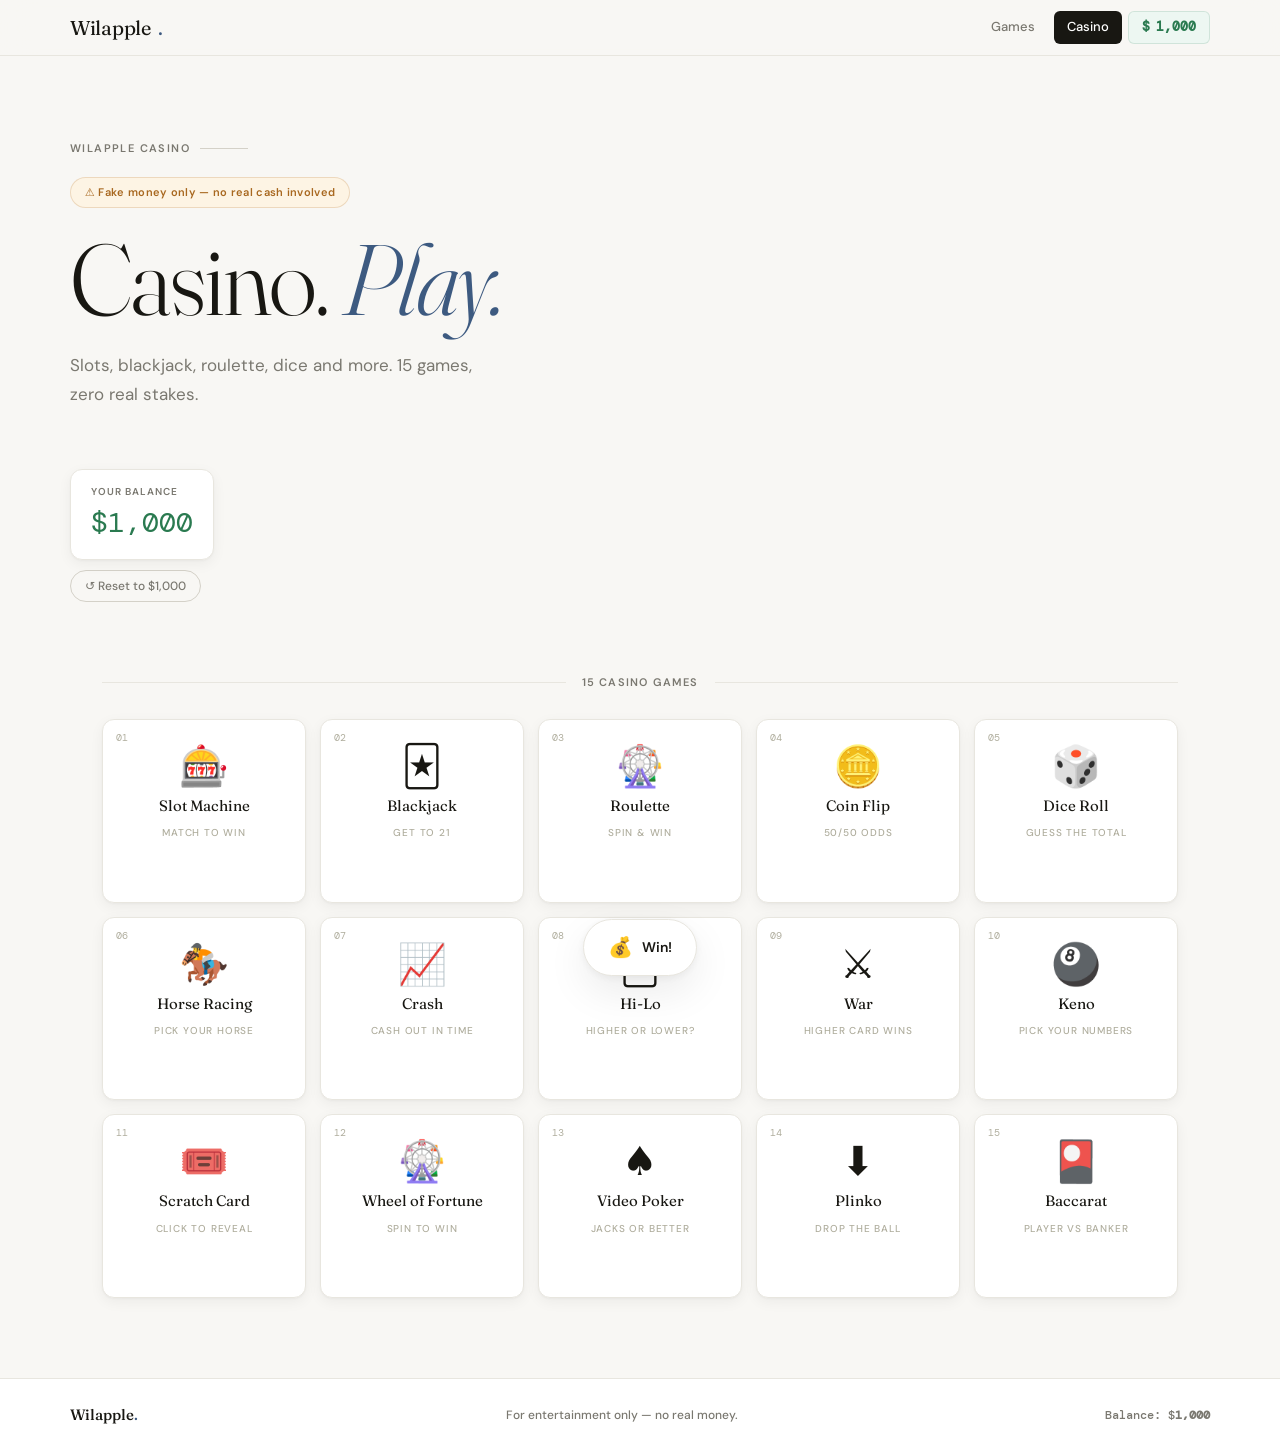
==== commit 2ece79a8: "Add files via upload" ====
--- a/casino.html
+++ b/casino.html
@@ -3,356 +3,203 @@
 <head>
   <meta charset="UTF-8" />
   <meta name="viewport" content="width=device-width, initial-scale=1.0" />
-  <title>wilapple casino</title>
-  <link href="https://fonts.googleapis.com/css2?family=Boogaloo&family=Nunito:wght@400;700;900&display=swap" rel="stylesheet">
+  <title>Wilapple Casino</title>
+  <link rel="preconnect" href="https://fonts.googleapis.com">
+  <link href="https://fonts.googleapis.com/css2?family=DM+Sans:ital,opsz,wght@0,9..40,300;0,9..40,400;0,9..40,500;0,9..40,600;0,9..40,700;1,9..40,400&family=DM+Mono:wght@300;400;500&family=Fraunces:ital,opsz,wght@0,9..144,300;0,9..144,400;0,9..144,600;1,9..144,300;1,9..144,400&display=swap" rel="stylesheet">
+  <link rel="stylesheet" href="style.css" />
   <style>
-    :root {
-      --yellow: #FFE500; --pink: #FF3CAC; --cyan: #00F0FF;
-      --green: #00FF87;  --orange: #FF6B35; --purple: #c084fc;
-      --dark: #0e0e16;   --darker: #08080f; --white: #ffffff;
-    }
-    * { box-sizing: border-box; margin: 0; padding: 0; }
-    html { scroll-behavior: smooth; }
-    body { background: var(--darker); color: var(--white); font-family: 'Nunito', sans-serif; overflow-x: hidden; }
-
-    .blob { position:fixed; border-radius:50%; filter:blur(80px); opacity:0.1; pointer-events:none; z-index:0; animation:blobFloat 12s ease-in-out infinite alternate; }
-    .blob1{width:500px;height:500px;background:var(--green);top:-100px;left:-100px;animation-delay:0s}
-    .blob2{width:400px;height:400px;background:var(--yellow);top:30%;right:-100px;animation-delay:3s}
-    .blob3{width:350px;height:350px;background:var(--pink);bottom:10%;left:20%;animation-delay:6s}
-    .blob4{width:300px;height:300px;background:var(--cyan);bottom:-80px;right:20%;animation-delay:9s}
-    @keyframes blobFloat { from{transform:translate(0,0) scale(1)} to{transform:translate(40px,30px) scale(1.1)} }
-
-    header { position:fixed; top:0; left:0; right:0; z-index:100; padding:14px 40px; background:rgba(8,8,15,0.85); backdrop-filter:blur(20px); border-bottom:1px solid rgba(255,255,255,0.06); }
-    .header-inner { max-width:1100px; margin:0 auto; display:flex; align-items:center; justify-content:space-between; gap:16px; flex-wrap:wrap; }
-    .logo { font-family:'Boogaloo',cursive; font-size:26px; color:var(--yellow); text-shadow:0 0 20px rgba(255,229,0,0.5); text-decoration:none; }
-    .balance-badge { background:rgba(0,255,135,0.12); border:1px solid rgba(0,255,135,0.3); color:var(--green); padding:7px 18px; border-radius:100px; font-weight:900; font-size:14px; letter-spacing:1px; }
-    .nav-links { display:flex; gap:12px; align-items:center; }
-    .nav-link { color:rgba(255,255,255,0.45); font-size:13px; font-weight:700; letter-spacing:2px; text-decoration:none; transition:color 0.2s; }
-    .nav-link:hover { color:var(--white); }
-
-    .hero { padding:140px 40px 60px; text-align:center; position:relative; z-index:2; }
-    .hero-tag { display:inline-block; background:rgba(0,255,135,0.12); border:1px solid rgba(0,255,135,0.35); color:var(--green); padding:8px 18px; border-radius:100px; font-size:12px; font-weight:700; letter-spacing:2px; margin-bottom:24px; animation:fadeUp 0.6s ease both; }
-    .hero-title { font-family:'Boogaloo',cursive; font-size:clamp(52px,10vw,110px); line-height:0.95; margin-bottom:20px; animation:fadeUp 0.6s 0.1s ease both; }
-    .hero-title span { color:var(--green); }
-    .hero-sub { font-size:18px; color:rgba(255,255,255,0.45); animation:fadeUp 0.6s 0.2s ease both; margin-bottom:30px; }
-    .balance-big { font-family:'Boogaloo',cursive; font-size:clamp(28px,5vw,48px); color:var(--green); text-shadow:0 0 30px rgba(0,255,135,0.4); animation:fadeUp 0.6s 0.3s ease both; }
-    .balance-label { font-size:12px; letter-spacing:3px; opacity:0.4; font-weight:700; margin-bottom:6px; }
-    .reset-balance-btn { background:rgba(255,85,85,0.1); border:1px solid rgba(255,85,85,0.3); color:#ff7777; padding:8px 20px; border-radius:100px; font-size:12px; font-weight:700; letter-spacing:2px; cursor:pointer; transition:all 0.2s; margin-top:14px; }
-    .reset-balance-btn:hover { background:rgba(255,85,85,0.2); }
-    @keyframes fadeUp { from{opacity:0;transform:translateY(30px)} to{opacity:1;transform:translateY(0)} }
-
-    .games-section { max-width:1100px; margin:0 auto; padding:20px 40px 80px; position:relative; z-index:2; }
-    .section-label { font-family:'Boogaloo',cursive; font-size:15px; letter-spacing:4px; color:rgba(255,255,255,0.35); margin-bottom:40px; text-align:center; }
-
-    .game-card { border-radius:22px; margin-bottom:50px; overflow:hidden; border:2px solid rgba(255,255,255,0.07); transition:transform 0.3s,box-shadow 0.3s; }
-    .game-card:hover { transform:translateY(-4px); }
-    .card-green  { background:linear-gradient(135deg,#001a0a 0%,#0e0e16 60%); } .card-green:hover{box-shadow:0 20px 60px rgba(0,255,135,0.12)}
-    .card-yellow { background:linear-gradient(135deg,#1a1800 0%,#0e0e16 60%); } .card-yellow:hover{box-shadow:0 20px 60px rgba(255,229,0,0.12)}
-    .card-pink   { background:linear-gradient(135deg,#1a0012 0%,#0e0e16 60%); } .card-pink:hover{box-shadow:0 20px 60px rgba(255,60,172,0.12)}
-    .card-cyan   { background:linear-gradient(135deg,#001a1a 0%,#0e0e16 60%); } .card-cyan:hover{box-shadow:0 20px 60px rgba(0,240,255,0.12)}
-    .card-purple { background:linear-gradient(135deg,#0d001a 0%,#0e0e16 60%); } .card-purple:hover{box-shadow:0 20px 60px rgba(192,132,252,0.12)}
-
-    .game-header { display:flex; align-items:center; gap:18px; padding:26px 36px 18px; border-bottom:1px solid rgba(255,255,255,0.05); }
-    .game-num { font-family:'Boogaloo',cursive; font-size:48px; opacity:0.1; line-height:1; }
-    .game-header h2 { font-family:'Boogaloo',cursive; font-size:32px; letter-spacing:2px; flex:1; }
-    .game-tag { font-size:11px; font-weight:700; letter-spacing:3px; opacity:0.35; }
-    .card-green  .game-header h2{color:var(--green)}
-    .card-yellow .game-header h2{color:var(--yellow)}
-    .card-pink   .game-header h2{color:var(--pink)}
-    .card-cyan   .game-header h2{color:var(--cyan)}
-    .card-purple .game-header h2{color:var(--purple)}
-    .game-body { padding:28px 36px 36px; }
-
-    .center-area { display:flex; flex-direction:column; align-items:center; gap:20px; }
-    .row-stats { display:flex; gap:14px; flex-wrap:wrap; }
-    .btn-row { display:flex; gap:12px; flex-wrap:wrap; align-items:center; justify-content:center; }
-    .stat-box { background:rgba(0,0,0,0.3); border-radius:12px; padding:12px 18px; text-align:center; min-width:90px; }
-    .stat-val { font-family:'Boogaloo',cursive; font-size:30px; line-height:1; margin-bottom:3px; }
-    .stat-label { font-size:10px; letter-spacing:2px; opacity:0.45; font-weight:700; }
-
-    .feedback-text { font-size:18px; font-weight:700; letter-spacing:2px; min-height:28px; text-align:center; }
-    .feedback-text.dim { opacity:0.45; font-size:14px; }
-
-    .bet-row { display:flex; gap:10px; align-items:center; flex-wrap:wrap; justify-content:center; }
-    .bet-input { background:rgba(255,255,255,0.05); border:2px solid rgba(255,255,255,0.15); border-radius:12px; color:white; font-size:20px; padding:11px 16px; font-family:'Boogaloo',cursive; outline:none; width:160px; text-align:center; transition:border-color 0.2s; }
-    .bet-input:focus { border-color:rgba(255,255,255,0.4); }
-    .bet-input::placeholder { color:rgba(255,255,255,0.25); font-size:15px; }
-    .bet-chip { background:rgba(255,255,255,0.06); border:1px solid rgba(255,255,255,0.12); color:white; padding:8px 14px; border-radius:100px; font-size:13px; font-weight:700; cursor:pointer; transition:all 0.15s; }
-    .bet-chip:hover { background:rgba(255,255,255,0.12); }
-
-    .action-btn { background:var(--green); color:var(--darker); border:none; padding:14px 36px; border-radius:100px; font-family:'Boogaloo',cursive; font-size:20px; letter-spacing:2px; cursor:pointer; transition:transform 0.15s,box-shadow 0.15s; box-shadow:0 4px 24px rgba(0,255,135,0.3); }
-    .action-btn:hover { transform:scale(1.05); box-shadow:0 8px 32px rgba(0,255,135,0.4); }
-    .action-btn:disabled { opacity:0.4; transform:none; box-shadow:none; }
-    .action-btn.yellow { background:var(--yellow); box-shadow:0 4px 24px rgba(255,229,0,0.3); }
-    .action-btn.yellow:hover { box-shadow:0 8px 32px rgba(255,229,0,0.4); }
-    .action-btn.pink { background:var(--pink); color:white; box-shadow:0 4px 24px rgba(255,60,172,0.3); }
-    .action-btn.pink:hover { box-shadow:0 8px 32px rgba(255,60,172,0.4); }
-    .action-btn.cyan { background:var(--cyan); color:var(--darker); box-shadow:0 4px 24px rgba(0,240,255,0.3); }
-    .action-btn.cyan:hover { box-shadow:0 8px 32px rgba(0,240,255,0.4); }
-    .action-btn.red { background:#ff5555; color:white; box-shadow:0 4px 24px rgba(255,85,85,0.3); }
-    .secondary-btn { background:rgba(255,255,255,0.06); border:1px solid rgba(255,255,255,0.15); color:white; padding:12px 28px; border-radius:100px; font-family:'Boogaloo',cursive; font-size:18px; letter-spacing:2px; cursor:pointer; transition:all 0.15s; }
-    .secondary-btn:hover { background:rgba(255,255,255,0.12); }
-
-    /* ---- SLOTS ---- */
-    .slots-machine { display:flex; flex-direction:column; align-items:center; gap:24px; }
-    .reels-wrap { background:rgba(0,0,0,0.6); border:3px solid rgba(0,255,135,0.2); border-radius:20px; padding:24px 32px; box-shadow:0 0 50px rgba(0,255,135,0.05); position:relative; }
-    .reels-wrap::before,.reels-wrap::after { content:''; position:absolute; left:0; right:0; height:36px; pointer-events:none; z-index:3; border-radius:18px; }
-    .reels-wrap::before { top:0; background:linear-gradient(to bottom,rgba(0,0,0,0.85),transparent); }
-    .reels-wrap::after  { bottom:0; background:linear-gradient(to top,rgba(0,0,0,0.85),transparent); }
-    .reels { display:flex; gap:16px; }
-    .reel-outer { width:90px; height:90px; overflow:hidden; border-radius:14px; border:2px solid rgba(255,255,255,0.08); background:rgba(0,0,0,0.5); position:relative; }
-    .reel-strip { display:flex; flex-direction:column; position:absolute; width:100%; transition:none; }
-    .reel-strip.spinning { transition: transform 0s; }
-    .reel-cell { width:90px; height:90px; display:flex; align-items:center; justify-content:center; font-size:52px; flex-shrink:0; }
-    .reel-outer.win { border-color:var(--green); box-shadow:0 0 20px rgba(0,255,135,0.5); animation:winPulse 0.5s ease infinite alternate; }
-    @keyframes winPulse { from{box-shadow:0 0 10px rgba(0,255,135,0.3)} to{box-shadow:0 0 30px rgba(0,255,135,0.7)} }
-    .payouts { display:flex; gap:14px; flex-wrap:wrap; justify-content:center; }
-    .payout-item { background:rgba(0,0,0,0.3); border-radius:10px; padding:8px 14px; font-size:13px; font-weight:700; letter-spacing:1px; opacity:0.55; text-align:center; }
-
-    /* ---- BLACKJACK ---- */
-    .bj-table { display:flex; flex-direction:column; align-items:center; gap:16px; width:100%; max-width:560px; }
-    .bj-zone-label { font-size:11px; letter-spacing:3px; opacity:0.4; font-weight:700; }
-    .card-hand { display:flex; gap:10px; flex-wrap:wrap; justify-content:center; min-height:100px; align-items:center; }
-    .play-card { width:66px; height:90px; background:white; border-radius:10px; display:flex; flex-direction:column; align-items:center; justify-content:center; font-size:22px; font-weight:900; border:1px solid rgba(0,0,0,0.1); box-shadow:0 4px 12px rgba(0,0,0,0.4); position:relative; transition:transform 0.3s; animation:cardDeal 0.3s ease both; flex-shrink:0; }
-    @keyframes cardDeal { from{transform:translateY(-30px) rotate(-10deg);opacity:0} to{transform:none;opacity:1} }
-    .play-card.red { color:#cc0000; }
-    .play-card.black { color:#111; }
-    .play-card.face-down { background:linear-gradient(135deg,#1a237e,#283593); color:transparent; font-size:0; border:1px solid rgba(255,255,255,0.1); }
-    .play-card.face-down::after { content:'🂠'; font-size:44px; color:rgba(255,255,255,0.25); }
-    .play-card .suit { font-size:13px; position:absolute; bottom:5px; right:7px; }
-    .score-chip { background:rgba(0,0,0,0.5); border:1px solid rgba(255,255,255,0.12); border-radius:100px; padding:5px 14px; font-family:'Boogaloo',cursive; font-size:18px; }
-    .bj-divider { width:100%; height:1px; background:rgba(255,255,255,0.06); }
-
-    /* ---- ROULETTE ---- */
-    .roulette-wrap { display:flex; flex-direction:column; align-items:center; gap:22px; width:100%; }
-    .roulette-wheel-area { position:relative; width:220px; height:220px; }
-    .roulette-wheel { width:220px; height:220px; border-radius:50%; border:6px solid rgba(255,229,0,0.3); box-shadow:0 0 40px rgba(255,229,0,0.1); display:flex; align-items:center; justify-content:center; position:relative; overflow:hidden; transition:transform 0s; }
-    .roulette-wheel.spinning { transition: transform 4s cubic-bezier(0.17,0.67,0.12,1.0); }
-    .roulette-inner { font-size:70px; position:relative; z-index:2; user-select:none; transition:none; }
-    .roulette-pointer { position:absolute; top:-2px; left:50%; transform:translateX(-50%); font-size:28px; z-index:10; filter:drop-shadow(0 2px 4px black); }
-    .roulette-bets { display:flex; gap:10px; flex-wrap:wrap; justify-content:center; max-width:480px; }
-    .roulette-bet-btn { padding:11px 18px; border-radius:12px; border:2px solid rgba(255,255,255,0.1); background:rgba(255,255,255,0.04); color:white; font-family:'Boogaloo',cursive; font-size:16px; cursor:pointer; transition:all 0.15s; }
-    .roulette-bet-btn:hover { border-color:rgba(255,255,255,0.3); background:rgba(255,255,255,0.1); }
-    .roulette-bet-btn.selected { border-color:var(--yellow); background:rgba(255,229,0,0.12); color:var(--yellow); }
-    .roulette-bet-btn.red-btn { border-color:rgba(255,85,85,0.3); }
-    .roulette-bet-btn.red-btn.selected { border-color:#ff5555; background:rgba(255,85,85,0.15); color:#ff7777; }
-    .roulette-bet-btn.black-btn { border-color:rgba(200,200,200,0.2); }
-    .roulette-bet-btn.black-btn.selected { border-color:#aaa; background:rgba(200,200,200,0.1); color:#ddd; }
-    .roulette-bet-btn.green-btn { border-color:rgba(0,255,135,0.3); }
-    .roulette-bet-btn.green-btn.selected { border-color:var(--green); background:rgba(0,255,135,0.12); color:var(--green); }
-
-    /* ---- COIN FLIP ---- */
-    .coin-wrap { display:flex; flex-direction:column; align-items:center; gap:24px; }
-    .coin { width:130px; height:130px; border-radius:50%; background:radial-gradient(circle at 35% 35%,#ffe97a,#FFE500 50%,#b89800); border:4px solid #a08000; box-shadow:0 0 40px rgba(255,229,0,0.3),inset 0 -6px 0 rgba(0,0,0,0.2); display:flex; align-items:center; justify-content:center; font-size:60px; font-family:'Boogaloo',cursive; transition:transform 0.1s; }
-    .coin.flipping { animation:coinFlip 1s ease forwards; }
-    @keyframes coinFlip { 0%{transform:rotateY(0)} 100%{transform:rotateY(1080deg)} }
-    .coin-choice-row { display:flex; gap:14px; }
-    .coin-choice { padding:14px 32px; border-radius:14px; border:2px solid rgba(255,255,255,0.1); background:rgba(255,255,255,0.04); color:white; font-family:'Boogaloo',cursive; font-size:22px; cursor:pointer; transition:all 0.15s; }
-    .coin-choice:hover { border-color:rgba(255,255,255,0.3); background:rgba(255,255,255,0.1); }
-    .coin-choice.selected { border-color:var(--yellow); background:rgba(255,229,0,0.12); color:var(--yellow); }
-
-    /* ---- DICE ---- */
-    .dice-area { display:flex; flex-direction:column; align-items:center; gap:20px; }
-    .dice-display { display:flex; gap:20px; }
-    .die { width:90px; height:90px; border-radius:16px; box-shadow:0 6px 20px rgba(0,0,0,0.5),0 2px 0 #999; transition:transform 0.15s; }
-    .die.rolling { animation:dieRoll 0.12s linear infinite; }
-    @keyframes dieRoll { 0%{transform:rotate(-10deg) scale(1.05)} 50%{transform:rotate(10deg) scale(0.95)} 100%{transform:rotate(-10deg) scale(1.05)} }
-    .dice-bet-opts { display:flex; gap:10px; flex-wrap:wrap; justify-content:center; }
-    .dice-opt { padding:10px 18px; border-radius:100px; border:2px solid rgba(255,255,255,0.1); background:rgba(255,255,255,0.04); color:white; font-family:'Boogaloo',cursive; font-size:16px; cursor:pointer; transition:all 0.15s; }
-    .dice-opt:hover { background:rgba(255,255,255,0.1); }
-    .dice-opt.selected { border-color:var(--cyan); background:rgba(0,240,255,0.12); color:var(--cyan); }
-
-    /* ---- POPUP ---- */
-    .popup { position:fixed; bottom:28px; left:50%; transform:translateX(-50%) translateY(120px); background:rgba(14,14,22,0.96); border:2px solid var(--green); border-radius:100px; padding:13px 26px; display:flex; align-items:center; gap:10px; font-weight:900; font-size:15px; letter-spacing:2px; color:var(--green); z-index:1000; transition:transform 0.4s cubic-bezier(0.175,0.885,0.32,1.275); box-shadow:0 8px 40px rgba(0,0,0,0.5); pointer-events:none; }
-    .popup.show { transform:translateX(-50%) translateY(0); }
-    .popup.loss { border-color:#ff5555; color:#ff7777; }
-    .popup-icon { font-size:22px; }
-
-    @keyframes floatUp { from{opacity:1;transform:translateY(0)} to{opacity:0;transform:translateY(-60px)} }
-
-    footer { border-top:1px solid rgba(255,255,255,0.05); padding:28px 40px; position:relative; z-index:2; }
-    .footer-inner { max-width:1100px; margin:0 auto; display:flex; justify-content:space-between; align-items:center; font-size:12px; opacity:0.35; font-weight:700; letter-spacing:2px; flex-wrap:wrap; gap:10px; }
+    @keyframes floatUp { from{opacity:1;transform:translateY(0)} to{opacity:0;transform:translateY(-50px)} }
+
+    .hero { min-height: auto; padding: 140px 32px 72px; }
+    .hero-eyebrow {
+      font-size: 11px; font-weight: 600; letter-spacing: 1.4px;
+      text-transform: uppercase; color: var(--ink3); margin-bottom: 20px;
+      display: flex; align-items: center; gap: 10px;
+    }
+    .hero-eyebrow::after { content:''; flex:1; max-width:48px; height:1px; background:var(--border2); }
+
+    .balance-display {
+      display: inline-flex; flex-direction: column; gap: 2px;
+      background: var(--surface); border: 1px solid var(--border);
+      border-radius: var(--r2); padding: 14px 20px;
+      box-shadow: var(--sh); margin-top: 28px;
+      animation: fadeUp .5s .4s ease both;
+    }
+    .balance-display-label { font-size: 10px; font-weight: 600; letter-spacing: 1px; text-transform: uppercase; color: var(--ink3); }
+    .balance-display-val { font-family: var(--font-m); font-size: 28px; color: var(--green); font-weight: 400; }
+
+    .reset-balance-btn {
+      display: inline-flex; align-items: center; gap: 6px;
+      background: transparent; border: 1px solid var(--border2); color: var(--ink3);
+      padding: 7px 14px; border-radius: 100px; font-size: 12px; font-weight: 500;
+      cursor: pointer; transition: all .13s; margin-top: 10px;
+    }
+    .reset-balance-btn:hover { border-color: var(--red); color: var(--red); }
+
+    .disclaimer {
+      display: inline-flex; align-items: center; gap: 7px;
+      background: var(--amber-bg); border: 1px solid rgba(168,104,32,.2);
+      color: var(--amber); padding: 6px 14px; border-radius: 100px;
+      font-size: 11px; font-weight: 600; letter-spacing: .3px;
+      margin-bottom: 24px; animation: fadeUp .5s ease both;
+    }
+
+    .section-divider {
+      display: flex; align-items: center; gap: 16px;
+      margin: 0 0 28px; color: var(--ink3);
+      font-size: 11px; font-weight: 600; letter-spacing: 1.2px; text-transform: uppercase;
+    }
+    .section-divider::before, .section-divider::after {
+      content: ''; flex: 1; height: 1px; background: var(--border);
+    }
+
+    .casino-select-card::after {
+      content: '';
+      position: absolute; bottom: 0; left: 0; right: 0;
+      height: 2px; background: var(--green);
+      transform: scaleX(0); transform-origin: left;
+      transition: transform .2s ease;
+    }
+    .casino-select-card:hover::after { transform: scaleX(1); }
+
+    /* Override game cards for casino — keep stat boxes with dark feel for readability */
+    .stat-box { background: var(--bg2); }
+
+    /* Card display overrides (black/red still work) */
+    .play-card.red { color: #c0392b; }
+    .play-card.black { color: var(--ink); }
+    .play-card.face-down { background: linear-gradient(135deg, #1e3a5f, #2d5a8e); border-color: transparent; }
+
+    /* Roulette wheel border */
+    .roulette-wheel { border: 3px solid var(--border2); }
+
+    /* Keno grid styling */
+    #kenoGrid { display:grid; grid-template-columns:repeat(10,1fr); gap:5px; max-width:440px; width:100%; }
+    .keno-btn { aspect-ratio:1; border-radius:var(--r); border:1px solid var(--border2); background:var(--surface); display:flex; align-items:center; justify-content:center; font-size:11px; font-weight:600; cursor:pointer; transition:all .12s; color:var(--ink2); }
+    .keno-btn:hover { border-color:var(--ink); color:var(--ink); }
+    .keno-btn.selected { background:var(--accent); border-color:var(--accent); color:#fff; }
+    .keno-btn.hit { background:var(--green); border-color:var(--green); color:#fff; }
+    .keno-btn.miss { opacity:.35; }
+
+    /* Scratch cells */
+    .scratch-cell { aspect-ratio:1; border-radius:var(--r); border:2px solid var(--border2); background:var(--bg2); display:flex; align-items:center; justify-content:center; font-size:32px; cursor:pointer; transition:all .18s; }
+    .scratch-cell.revealed { background:var(--surface); border-color:var(--border); }
+    .scratch-cell.win-cell { border-color:var(--green); background:var(--green-bg); }
+
+    /* Crash multiplier */
+    #crashMulti { font-family:var(--font-m); font-size:52px; color:var(--ink); }
+    #crashCanvas { background:var(--bg2); border:1px solid var(--border); border-radius:var(--r); }
+
+    /* Horse track */
+    .horse-lane { display:flex; align-items:center; gap:10px; padding:8px 0; border-bottom:1px solid var(--border); }
+    .horse-lane:last-child { border-bottom:none; }
+    .horse-name { font-size:13px; font-weight:500; width:100px; flex-shrink:0; }
+    .horse-track-bar { flex:1; height:20px; background:var(--bg2); border-radius:100px; overflow:hidden; position:relative; }
+    .horse-fill { height:100%; border-radius:100px; transition:width .05s; background:var(--accent); }
+    .horse-emoji { font-size:20px; }
+    .horse-odds { font-family:var(--font-m); font-size:11px; color:var(--ink3); width:40px; text-align:right; flex-shrink:0; }
+
+    /* War cards */
+    #warPlayerCard, #warDealerCard { width:80px; height:110px; background:var(--surface); border-radius:var(--r); display:flex; align-items:center; justify-content:center; font-size:30px; font-weight:700; box-shadow:var(--sh); border:1px solid var(--border); }
+
+    /* Baccarat */
+    .bac-card-area { display:flex; gap:6px; justify-content:center; min-height:90px; align-items:center; flex-wrap:wrap; }
+    #bacPlayerScore, #bacBankerScore { font-family:var(--font-m); font-size:22px; color:var(--ink); margin-top:6px; }
+
+    /* Video poker holds */
+    #vpHolds { display:flex; gap:8px; justify-content:center; flex-wrap:wrap; }
+    .vp-hold-btn { padding:5px 14px; border-radius:100px; border:1px solid var(--border2); background:var(--surface); font-size:11px; font-weight:600; cursor:pointer; transition:all .13s; color:var(--ink3); }
+    .vp-hold-btn.held { background:var(--accent-bg); border-color:var(--accent); color:var(--accent); }
+    #vpHand { display:flex; gap:10px; justify-content:center; flex-wrap:wrap; min-height:100px; align-items:center; }
+    .vp-card { width:64px; height:88px; background:var(--surface); border-radius:var(--r); border:1px solid var(--border); box-shadow:var(--sh); display:flex; flex-direction:column; align-items:center; justify-content:center; font-size:22px; font-weight:700; cursor:pointer; transition:all .15s; }
+    .vp-card.held { border-color:var(--accent); box-shadow:0 0 0 2px var(--accent); }
+    .vp-card.red { color:#c0392b; }
+
+    /* HiLo */
+    #hiloCard { width:80px; height:110px; background:var(--surface); border-radius:var(--r); border:1px solid var(--border); box-shadow:var(--sh); display:flex; align-items:center; justify-content:center; flex-direction:column; font-size:30px; font-weight:700; color:#c0392b; }
+    .hilo-next { width:80px; height:110px; background:var(--bg2); border:2px dashed var(--border2); border-radius:var(--r); display:flex; align-items:center; justify-content:center; font-size:22px; color:var(--ink4); }
+
+    /* Plinko */
+    #plinkoCanvas { border-radius:var(--r); border:1px solid var(--border); background:var(--bg2); }
+
+    /* Slots win highlight */
+    .reel-outer.win { border-color:var(--green) !important; box-shadow:0 0 12px rgba(42,122,80,.3) !important; }
+
+    /* Override feedback colors */
+    .feedback-text { color:var(--ink2); }
 
     @media(max-width:600px) {
-      .game-body { padding:20px 20px 28px; }
-      .game-header { padding:20px 20px 14px; }
-      header { padding:14px 20px; }
-    }
-
-    /* ── CASINO GAME SELECT GRID ── */
-    .games-section { display: none !important; }
-
-    .casino-select-section {
-      max-width: 1100px;
-      margin: 0 auto;
-      padding: 0 40px 100px;
-      position: relative;
-      z-index: 2;
-    }
-    .casino-select-grid {
-      display: grid;
-      grid-template-columns: repeat(auto-fill, minmax(195px, 1fr));
-      gap: 16px;
-    }
-    .casino-select-card {
-      border-radius: 18px;
-      border: 2px solid rgba(255,255,255,0.07);
-      padding: 28px 18px 20px;
-      display: flex;
-      flex-direction: column;
-      align-items: center;
-      gap: 9px;
-      cursor:pointer;
-      transition: transform 0.2s, box-shadow 0.2s, border-color 0.2s;
-      position: relative;
-      overflow: hidden;
-      user-select: none;
-      opacity: 0;
-      transform: translateY(20px);
-      animation: cscIn 0.45s ease forwards;
-    }
-    @keyframes cscIn { to { opacity:1; transform:translateY(0); } }
-    .casino-select-card:hover { transform: translateY(-6px) scale(1.03); }
-
-    .csc-num { position:absolute; top:10px; left:14px; font-family:'Boogaloo',cursive; font-size:13px; opacity:0.18; letter-spacing:1px; }
-    .csc-emoji { font-size:46px; line-height:1; filter:drop-shadow(0 0 10px rgba(255,255,255,0.15)); }
-    .csc-title { font-family:'Boogaloo',cursive; font-size:17px; letter-spacing:1.5px; text-align:center; line-height:1.2; }
-    .csc-tag   { font-size:10px; font-weight:700; letter-spacing:2px; opacity:0.35; text-align:center; }
-    .csc-play  { margin-top:4px; font-size:11px; font-weight:900; letter-spacing:3px; padding:6px 16px; border-radius:100px; border:1px solid currentColor; opacity:0; transform:translateY(5px); transition:opacity 0.18s, transform 0.18s; }
-    .casino-select-card:hover .csc-play { opacity:0.65; transform:translateY(0); }
-
-    .csc-green  { background:linear-gradient(135deg,#001a0a,#0e0e16); }
-    .csc-green:hover  { box-shadow:0 16px 50px rgba(0,255,135,0.18); border-color:rgba(0,255,135,0.25); }
-    .csc-green  .csc-title, .csc-green  .csc-play { color:var(--green); }
-
-    .csc-yellow { background:linear-gradient(135deg,#1a1800,#0e0e16); }
-    .csc-yellow:hover { box-shadow:0 16px 50px rgba(255,229,0,0.18); border-color:rgba(255,229,0,0.25); }
-    .csc-yellow .csc-title, .csc-yellow .csc-play { color:var(--yellow); }
-
-    .csc-pink   { background:linear-gradient(135deg,#1a0012,#0e0e16); }
-    .csc-pink:hover   { box-shadow:0 16px 50px rgba(255,60,172,0.18); border-color:rgba(255,60,172,0.25); }
-    .csc-pink   .csc-title, .csc-pink   .csc-play { color:var(--pink); }
-
-    .csc-cyan   { background:linear-gradient(135deg,#001a1a,#0e0e16); }
-    .csc-cyan:hover   { box-shadow:0 16px 50px rgba(0,240,255,0.18); border-color:rgba(0,240,255,0.25); }
-    .csc-cyan   .csc-title, .csc-cyan   .csc-play { color:var(--cyan); }
-
-    .csc-purple { background:linear-gradient(135deg,#0d001a,#0e0e16); }
-    .csc-purple:hover { box-shadow:0 16px 50px rgba(192,132,252,0.18); border-color:rgba(192,132,252,0.25); }
-    .csc-purple .csc-title, .csc-purple .csc-play { color:var(--purple); }
-
-    .csc-orange { background:linear-gradient(135deg,#1a0a00,#0e0e16); }
-    .csc-orange:hover { box-shadow:0 16px 50px rgba(255,107,53,0.18); border-color:rgba(255,107,53,0.25); }
-    .csc-orange .csc-title, .csc-orange .csc-play { color:var(--orange); }
-
-    /* ── CASINO MODAL ── */
-    #casino-modal {
-      display: none;
-      position: fixed;
-      inset: 0;
-      z-index: 500;
-      background: rgba(8,8,15,0.94);
-      backdrop-filter: blur(14px);
-      overflow-y: auto;
-      padding: 76px 20px 48px;
-    }
-    #casino-modal.open { display: block; }
-
-    #casino-modal-close {
-      position: fixed;
-      top: 16px; right: 20px;
-      z-index: 600;
-      background: rgba(255,255,255,0.06);
-      border: 1px solid rgba(255,255,255,0.14);
-      color: rgba(255,255,255,0.7);
-      font-family: 'Boogaloo', cursive;
-      font-size: 15px;
-      letter-spacing: 2px;
-      padding: 9px 22px;
-      border-radius: 100px;
-      cursor:pointer;
-      transition: background 0.2s, color 0.2s;
-    }
-    #casino-modal-close:hover { background: rgba(255,255,255,0.12); color: white; }
-
-    #casino-modal-inner { max-width: 780px; margin: 0 auto; }
-    #casino-modal-inner .game-card {
-      animation: casinoModalIn 0.32s cubic-bezier(0.22,1,0.36,1) both;
-    }
-    @keyframes casinoModalIn {
-      from { opacity:0; transform:translateY(28px) scale(0.97); }
-      to   { opacity:1; transform:translateY(0) scale(1); }
-    }
-
-    @media(max-width:600px) {
-      .casino-select-section { padding: 0 14px 70px; }
-      .casino-select-grid { grid-template-columns: repeat(2,1fr); gap: 10px; }
-      .casino-select-card { padding: 20px 12px 16px; }
-      .csc-emoji { font-size: 34px; }
-      .csc-title { font-size: 13px; }
-      #casino-modal { padding: 68px 12px 36px; }
+      .hero { padding:110px 20px 48px; }
+      .card-grid { grid-template-columns:repeat(2,1fr); }
     }
   </style>
 </head>
 <body>
 
-  <div class="blob blob1"></div><div class="blob blob2"></div>
-  <div class="blob blob3"></div><div class="blob blob4"></div>
-
   <header>
     <div class="header-inner">
-      <a href="#" class="logo">🎰 WILAPPLE CASINO</a>
-      <div style="display:flex;gap:14px;align-items:center;">
-        <a href="games.html" class="nav-link">← GAMES</a>
-        <div class="balance-badge">💰 $<span id="headerBalance">1000</span></div>
-      </div>
+      <a href="games.html" class="logo">Wilapple<span class="logo-dot">.</span></a>
+      <nav class="nav-links">
+        <a href="games.html" class="nav-link">Games</a>
+        <a href="casino.html" class="nav-link active">Casino</a>
+        <div class="balance-badge">$ <span id="headerBalance">1,000</span></div>
+      </nav>
     </div>
   </header>
 
   <section class="hero">
-    <div class="hero-tag">🎰 FAKE MONEY ONLY — NO REAL CASH INVOLVED</div>
-    <h1 class="hero-title">WILAPPLE <span>CASINO</span></h1>
-    <p class="hero-sub">Slots. Blackjack. Roulette. Dice. All fake. All fun.</p>
-    <div class="balance-label">YOUR BALANCE</div>
-    <div class="balance-big">$<span id="heroBalance">1,000</span></div>
-    <button class="reset-balance-btn" id="resetBalance">↺ RESET TO $1,000</button>
-  </section>
-
-  <!-- GAME PICKER GRID -->
-  <section class="casino-select-section" id="casino-pick">
-    <div style="font-family:'Boogaloo',cursive;font-size:15px;letter-spacing:4px;color:rgba(255,255,255,0.35);margin-bottom:32px;text-align:center;">🎰 15 CASINO GAMES — SPEND WISELY</div>
-    <div class="casino-select-grid">
-      <div class="casino-select-card csc-green"  data-game="cg-slots"    style="animation-delay:0.02s"><span class="csc-num">01</span><span class="csc-emoji">🎰</span><span class="csc-title">SLOT MACHINE</span><span class="csc-tag">MATCH TO WIN</span><span class="csc-play">PLAY</span></div>
-      <div class="casino-select-card csc-yellow" data-game="cg-blackjack" style="animation-delay:0.05s"><span class="csc-num">02</span><span class="csc-emoji">🃏</span><span class="csc-title">BLACKJACK</span><span class="csc-tag">GET TO 21</span><span class="csc-play">PLAY</span></div>
-      <div class="casino-select-card csc-pink"   data-game="cg-roulette"  style="animation-delay:0.08s"><span class="csc-num">03</span><span class="csc-emoji">🎡</span><span class="csc-title">ROULETTE</span><span class="csc-tag">SPIN &amp; WIN</span><span class="csc-play">PLAY</span></div>
-      <div class="casino-select-card csc-cyan"   data-game="cg-coinflip"  style="animation-delay:0.11s"><span class="csc-num">04</span><span class="csc-emoji">🪙</span><span class="csc-title">COIN FLIP</span><span class="csc-tag">50/50 ODDS</span><span class="csc-play">PLAY</span></div>
-      <div class="casino-select-card csc-purple" data-game="cg-dice"      style="animation-delay:0.14s"><span class="csc-num">05</span><span class="csc-emoji">🎲</span><span class="csc-title">DICE ROLL</span><span class="csc-tag">GUESS THE TOTAL</span><span class="csc-play">PLAY</span></div>
-      <div class="casino-select-card csc-green"  data-game="cg-horse"     style="animation-delay:0.17s"><span class="csc-num">06</span><span class="csc-emoji">🏇</span><span class="csc-title">HORSE RACING</span><span class="csc-tag">PICK YOUR HORSE</span><span class="csc-play">PLAY</span></div>
-      <div class="casino-select-card csc-orange" data-game="cg-crash"     style="animation-delay:0.20s"><span class="csc-num">07</span><span class="csc-emoji">📈</span><span class="csc-title">CRASH</span><span class="csc-tag">CASH OUT IN TIME</span><span class="csc-play">PLAY</span></div>
-      <div class="casino-select-card csc-cyan"   data-game="cg-hilo"      style="animation-delay:0.23s"><span class="csc-num">08</span><span class="csc-emoji">🃏</span><span class="csc-title">HI-LO</span><span class="csc-tag">HIGHER OR LOWER?</span><span class="csc-play">PLAY</span></div>
-      <div class="casino-select-card csc-pink"   data-game="cg-war"       style="animation-delay:0.26s"><span class="csc-num">09</span><span class="csc-emoji">⚔️</span><span class="csc-title">WAR</span><span class="csc-tag">HIGHER CARD WINS</span><span class="csc-play">PLAY</span></div>
-      <div class="casino-select-card csc-purple" data-game="cg-keno"      style="animation-delay:0.29s"><span class="csc-num">10</span><span class="csc-emoji">🎱</span><span class="csc-title">KENO</span><span class="csc-tag">PICK YOUR NUMBERS</span><span class="csc-play">PLAY</span></div>
-      <div class="casino-select-card csc-yellow" data-game="cg-scratch"   style="animation-delay:0.32s"><span class="csc-num">11</span><span class="csc-emoji">🎟️</span><span class="csc-title">SCRATCH CARD</span><span class="csc-tag">CLICK TO REVEAL</span><span class="csc-play">PLAY</span></div>
-      <div class="casino-select-card csc-pink"   data-game="cg-wheel"     style="animation-delay:0.35s"><span class="csc-num">12</span><span class="csc-emoji">🎡</span><span class="csc-title">WHEEL OF FORTUNE</span><span class="csc-tag">SPIN TO WIN</span><span class="csc-play">PLAY</span></div>
-      <div class="casino-select-card csc-cyan"   data-game="cg-poker"     style="animation-delay:0.38s"><span class="csc-num">13</span><span class="csc-emoji">♠️</span><span class="csc-title">VIDEO POKER</span><span class="csc-tag">JACKS OR BETTER</span><span class="csc-play">PLAY</span></div>
-      <div class="casino-select-card csc-orange" data-game="cg-plinko"    style="animation-delay:0.41s"><span class="csc-num">14</span><span class="csc-emoji">⬇️</span><span class="csc-title">PLINKO</span><span class="csc-tag">DROP THE BALL</span><span class="csc-play">PLAY</span></div>
-      <div class="casino-select-card csc-purple" data-game="cg-baccarat"  style="animation-delay:0.44s"><span class="csc-num">15</span><span class="csc-emoji">🎴</span><span class="csc-title">BACCARAT</span><span class="csc-tag">PLAYER VS BANKER</span><span class="csc-play">PLAY</span></div>
+    <div style="max-width:1140px;margin:0 auto;width:100%">
+      <div class="hero-eyebrow">Wilapple Casino</div>
+      <div class="disclaimer">⚠ Fake money only — no real cash involved</div>
+      <h1 class="hero-title" style="animation:fadeUp .5s ease both">
+        Casino.<em> Play.</em>
+      </h1>
+      <p class="hero-sub" style="animation:fadeUp .5s .16s ease both">Slots, blackjack, roulette, dice and more. 15 games, zero real stakes.</p>
+      <div class="balance-display">
+        <div class="balance-display-label">Your balance</div>
+        <div class="balance-display-val">$<span id="heroBalance">1,000</span></div>
+      </div>
+      <div><button class="reset-balance-btn" id="resetBalance">↺ Reset to $1,000</button></div>
     </div>
   </section>
 
-  <!-- CASINO GAME MODAL -->
+  <!-- Casino game picker -->
+  <div style="max-width:1140px;margin:0 auto;padding:0 32px 80px">
+    <div class="section-divider">15 casino games</div>
+    <div class="card-grid">
+      <div class="casino-select-card" data-game="cg-slots"    style="animation-delay:0.02s"><span class="csc-num">01</span><span class="csc-emoji">🎰</span><span class="csc-title">Slot Machine</span><span class="csc-tag">Match to win</span><span class="csc-play">Play</span></div>
+      <div class="casino-select-card" data-game="cg-blackjack" style="animation-delay:0.04s"><span class="csc-num">02</span><span class="csc-emoji">🃏</span><span class="csc-title">Blackjack</span><span class="csc-tag">Get to 21</span><span class="csc-play">Play</span></div>
+      <div class="casino-select-card" data-game="cg-roulette"  style="animation-delay:0.06s"><span class="csc-num">03</span><span class="csc-emoji">🎡</span><span class="csc-title">Roulette</span><span class="csc-tag">Spin &amp; win</span><span class="csc-play">Play</span></div>
+      <div class="casino-select-card" data-game="cg-coinflip"  style="animation-delay:0.08s"><span class="csc-num">04</span><span class="csc-emoji">🪙</span><span class="csc-title">Coin Flip</span><span class="csc-tag">50/50 odds</span><span class="csc-play">Play</span></div>
+      <div class="casino-select-card" data-game="cg-dice"      style="animation-delay:0.10s"><span class="csc-num">05</span><span class="csc-emoji">🎲</span><span class="csc-title">Dice Roll</span><span class="csc-tag">Guess the total</span><span class="csc-play">Play</span></div>
+      <div class="casino-select-card" data-game="cg-horse"     style="animation-delay:0.12s"><span class="csc-num">06</span><span class="csc-emoji">🏇</span><span class="csc-title">Horse Racing</span><span class="csc-tag">Pick your horse</span><span class="csc-play">Play</span></div>
+      <div class="casino-select-card" data-game="cg-crash"     style="animation-delay:0.14s"><span class="csc-num">07</span><span class="csc-emoji">📈</span><span class="csc-title">Crash</span><span class="csc-tag">Cash out in time</span><span class="csc-play">Play</span></div>
+      <div class="casino-select-card" data-game="cg-hilo"      style="animation-delay:0.16s"><span class="csc-num">08</span><span class="csc-emoji">🃏</span><span class="csc-title">Hi-Lo</span><span class="csc-tag">Higher or lower?</span><span class="csc-play">Play</span></div>
+      <div class="casino-select-card" data-game="cg-war"       style="animation-delay:0.18s"><span class="csc-num">09</span><span class="csc-emoji">⚔️</span><span class="csc-title">War</span><span class="csc-tag">Higher card wins</span><span class="csc-play">Play</span></div>
+      <div class="casino-select-card" data-game="cg-keno"      style="animation-delay:0.20s"><span class="csc-num">10</span><span class="csc-emoji">🎱</span><span class="csc-title">Keno</span><span class="csc-tag">Pick your numbers</span><span class="csc-play">Play</span></div>
+      <div class="casino-select-card" data-game="cg-scratch"   style="animation-delay:0.22s"><span class="csc-num">11</span><span class="csc-emoji">🎟️</span><span class="csc-title">Scratch Card</span><span class="csc-tag">Click to reveal</span><span class="csc-play">Play</span></div>
+      <div class="casino-select-card" data-game="cg-wheel"     style="animation-delay:0.24s"><span class="csc-num">12</span><span class="csc-emoji">🎡</span><span class="csc-title">Wheel of Fortune</span><span class="csc-tag">Spin to win</span><span class="csc-play">Play</span></div>
+      <div class="casino-select-card" data-game="cg-poker"     style="animation-delay:0.26s"><span class="csc-num">13</span><span class="csc-emoji">♠️</span><span class="csc-title">Video Poker</span><span class="csc-tag">Jacks or better</span><span class="csc-play">Play</span></div>
+      <div class="casino-select-card" data-game="cg-plinko"    style="animation-delay:0.28s"><span class="csc-num">14</span><span class="csc-emoji">⬇️</span><span class="csc-title">Plinko</span><span class="csc-tag">Drop the ball</span><span class="csc-play">Play</span></div>
+      <div class="casino-select-card" data-game="cg-baccarat"  style="animation-delay:0.30s"><span class="csc-num">15</span><span class="csc-emoji">🎴</span><span class="csc-title">Baccarat</span><span class="csc-tag">Player vs banker</span><span class="csc-play">Play</span></div>
+    </div>
+  </div>
+
+  <!-- Casino modal -->
   <div id="casino-modal">
-    <button id="casino-modal-close">✕ CLOSE</button>
-    <div id="modal-balance-bar" style="position:fixed;top:16px;left:20px;z-index:610;background:rgba(0,255,135,0.12);border:1px solid rgba(0,255,135,0.3);color:#00FF87;padding:7px 16px;border-radius:100px;font-family:'Boogaloo',cursive;font-size:14px;font-weight:900;letter-spacing:1px;pointer-events:none;">💰 $<span id="modalBalance">1000</span></div>
+    <button id="casino-modal-close">← Back to casino</button>
+    <div id="modal-balance-bar">$ <span id="modalBalance">1,000</span></div>
     <div id="casino-modal-inner"></div>
   </div>
 
+  <!-- Hidden game pool — keeps original HTML structure intact so JS works -->
+  <div id="casino-game-pool" style="display:none !important">
   <!-- HIDDEN GAME POOL -->
   <div id="casino-game-pool" style="display:none !important;">
-    <div class="section-label">🎰 15 CASINO GAMES — SPEND WISELY</div>
+    
 
     <!-- 01 SLOTS -->
-    <div id="cg-slots" class="game-card card-green">
+    <div id="cg-slots" class="game-card">
       <div class="game-header"><span class="game-num">01</span><h2>SLOT MACHINE</h2><span class="game-tag">MATCH TO WIN</span></div>
       <div class="game-body"><div class="center-area">
         <div class="row-stats">
@@ -388,7 +235,7 @@
     </div>
 
     <!-- 02 BLACKJACK -->
-    <div id="cg-blackjack" class="game-card card-yellow">
+    <div id="cg-blackjack" class="game-card">
       <div class="game-header"><span class="game-num">02</span><h2>BLACKJACK</h2><span class="game-tag">GET TO 21</span></div>
       <div class="game-body"><div class="center-area">
         <div class="row-stats">
@@ -423,7 +270,7 @@
     </div>
 
     <!-- 03 ROULETTE -->
-    <div id="cg-roulette" class="game-card card-pink">
+    <div id="cg-roulette" class="game-card">
       <div class="game-header"><span class="game-num">03</span><h2>ROULETTE</h2><span class="game-tag">SPIN & WIN</span></div>
       <div class="game-body"><div class="center-area">
         <div class="row-stats">
@@ -464,7 +311,7 @@
     </div>
 
     <!-- 04 COIN FLIP -->
-    <div id="cg-coinflip" class="game-card card-cyan">
+    <div id="cg-coinflip" class="game-card">
       <div class="game-header"><span class="game-num">04</span><h2>COIN FLIP</h2><span class="game-tag">50/50 ODDS</span></div>
       <div class="game-body"><div class="center-area">
         <div class="row-stats">
@@ -492,7 +339,7 @@
     </div>
 
     <!-- 05 DICE -->
-    <div id="cg-dice" class="game-card card-purple">
+    <div id="cg-dice" class="game-card">
       <div class="game-header"><span class="game-num">05</span><h2>DICE ROLL</h2><span class="game-tag">GUESS THE TOTAL</span></div>
       <div class="game-body"><div class="center-area">
         <div class="row-stats">
@@ -528,7 +375,7 @@
 
 
     <!-- 06 HORSE RACING -->
-    <div id="cg-horse" class="game-card card-green">
+    <div id="cg-horse" class="game-card">
       <div class="game-header"><span class="game-num">06</span><h2>HORSE RACING</h2><span class="game-tag">PICK YOUR HORSE</span></div>
       <div class="game-body"><div class="center-area">
         <div class="row-stats">
@@ -548,15 +395,15 @@
     </div>
 
     <!-- 07 CRASH -->
-    <div id="cg-crash" class="game-card card-orange">
+    <div id="cg-crash" class="game-card">
       <div class="game-header"><span class="game-num">07</span><h2>CRASH</h2><span class="game-tag">CASH OUT BEFORE IT CRASHES</span></div>
       <div class="game-body"><div class="center-area">
         <div class="row-stats">
           <div class="stat-box"><div class="stat-val" id="crashWon">$0</div><div class="stat-label">WON</div></div>
           <div class="stat-box"><div class="stat-val" id="crashGames">0</div><div class="stat-label">GAMES</div></div>
         </div>
-        <canvas id="crashCanvas" width="500" height="200" style="border-radius:14px;background:rgba(0,0,0,0.5);max-width:100%;border:2px solid rgba(255,107,53,0.2);"></canvas>
-        <div style="font-family:'Boogaloo',cursive;font-size:56px;color:var(--orange);text-shadow:0 0 20px rgba(255,107,53,0.5);" id="crashMulti">1.00×</div>
+        <canvas id="crashCanvas" width="500" height="200" style="border-radius:var(--r);background:var(--bg2);max-width:100%;border:1px solid var(--border);"></canvas>
+        <div style="font-family:var(--font-m);font-size:48px;font-weight:300;color:var(--ink);" id="crashMulti">1.00×</div>
         <div class="bet-row">
           <span style="font-size:13px;opacity:.5;font-weight:700;letter-spacing:2px;">BET:</span>
           <input class="bet-input" id="crashBet" type="number" value="25" min="1"/>
@@ -572,7 +419,7 @@
     </div>
 
     <!-- 08 HI-LO -->
-    <div id="cg-hilo" class="game-card card-cyan">
+    <div id="cg-hilo" class="game-card">
       <div class="game-header"><span class="game-num">08</span><h2>HI-LO</h2><span class="game-tag">HIGHER OR LOWER?</span></div>
       <div class="game-body"><div class="center-area">
         <div class="row-stats">
@@ -599,7 +446,7 @@
     </div>
 
     <!-- 09 WAR -->
-    <div id="cg-war" class="game-card card-pink">
+    <div id="cg-war" class="game-card">
       <div class="game-header"><span class="game-num">09</span><h2>WAR</h2><span class="game-tag">HIGHER CARD WINS</span></div>
       <div class="game-body"><div class="center-area">
         <div class="row-stats">
@@ -612,7 +459,7 @@
             <div style="font-size:11px;letter-spacing:2px;opacity:.4;font-weight:700;margin-bottom:8px;">YOU</div>
             <div id="warPlayerCard" style="width:80px;height:110px;background:white;border-radius:10px;display:flex;align-items:center;justify-content:center;font-size:32px;font-weight:900;box-shadow:0 6px 20px rgba(0,0,0,0.5);">🂠</div>
           </div>
-          <div style="font-family:'Boogaloo',cursive;font-size:28px;opacity:0.4;">VS</div>
+          <div style="font-family:var(--font-s);font-size:24px;font-weight:300;color:var(--ink3)">vs</div>
           <div style="text-align:center;">
             <div style="font-size:11px;letter-spacing:2px;opacity:.4;font-weight:700;margin-bottom:8px;">DEALER</div>
             <div id="warDealerCard" style="width:80px;height:110px;background:white;border-radius:10px;display:flex;align-items:center;justify-content:center;font-size:32px;font-weight:900;box-shadow:0 6px 20px rgba(0,0,0,0.5);">🂠</div>
@@ -630,7 +477,7 @@
     </div>
 
     <!-- 10 KENO -->
-    <div id="cg-keno" class="game-card card-purple">
+    <div id="cg-keno" class="game-card">
       <div class="game-header"><span class="game-num">10</span><h2>KENO</h2><span class="game-tag">PICK UP TO 5 NUMBERS</span></div>
       <div class="game-body"><div class="center-area">
         <div class="row-stats">
@@ -654,7 +501,7 @@
     </div>
 
     <!-- 11 SCRATCH CARD -->
-    <div id="cg-scratch" class="game-card card-yellow">
+    <div id="cg-scratch" class="game-card">
       <div class="game-header"><span class="game-num">11</span><h2>SCRATCH CARD</h2><span class="game-tag">CLICK TO REVEAL</span></div>
       <div class="game-body"><div class="center-area">
         <div class="row-stats">
@@ -674,7 +521,7 @@
     </div>
 
     <!-- 12 WHEEL OF FORTUNE -->
-    <div id="cg-wheel" class="game-card card-pink">
+    <div id="cg-wheel" class="game-card">
       <div class="game-header"><span class="game-num">12</span><h2>WHEEL OF FORTUNE</h2><span class="game-tag">SPIN TO WIN</span></div>
       <div class="game-body"><div class="center-area">
         <div class="row-stats">
@@ -697,7 +544,7 @@
     </div>
 
     <!-- 13 VIDEO POKER -->
-    <div id="cg-poker" class="game-card card-cyan">
+    <div id="cg-poker" class="game-card">
       <div class="game-header"><span class="game-num">13</span><h2>VIDEO POKER</h2><span class="game-tag">JACKS OR BETTER</span></div>
       <div class="game-body"><div class="center-area">
         <div class="row-stats">
@@ -721,14 +568,14 @@
     </div>
 
     <!-- 14 PLINKO -->
-    <div id="cg-plinko" class="game-card card-orange">
+    <div id="cg-plinko" class="game-card">
       <div class="game-header"><span class="game-num">14</span><h2>PLINKO</h2><span class="game-tag">DROP THE BALL</span></div>
       <div class="game-body"><div class="center-area">
         <div class="row-stats">
           <div class="stat-box"><div class="stat-val" id="plinkoWon">$0</div><div class="stat-label">WON</div></div>
           <div class="stat-box"><div class="stat-val" id="plinkoDrops">0</div><div class="stat-label">DROPS</div></div>
         </div>
-        <canvas id="plinkoCanvas" width="400" height="360" style="border-radius:14px;background:rgba(0,0,0,0.5);max-width:100%;border:2px solid rgba(255,107,53,0.2);"></canvas>
+        <canvas id="plinkoCanvas" width="400" height="360" style="border-radius:var(--r);background:var(--bg2);max-width:100%;border:1px solid var(--border);"></canvas>
         <div class="bet-row">
           <span style="font-size:13px;opacity:.5;font-weight:700;letter-spacing:2px;">BET:</span>
           <input class="bet-input" id="plinkoBet" type="number" value="15" min="1"/>
@@ -741,7 +588,7 @@
     </div>
 
     <!-- 15 BACCARAT -->
-    <div id="cg-baccarat" class="game-card card-purple">
+    <div id="cg-baccarat" class="game-card">
       <div class="game-header"><span class="game-num">15</span><h2>BACCARAT</h2><span class="game-tag">PLAYER VS BANKER</span></div>
       <div class="game-body"><div class="center-area">
         <div class="row-stats">
@@ -753,12 +600,12 @@
           <div style="text-align:center;">
             <div style="font-size:11px;letter-spacing:2px;opacity:.4;font-weight:700;margin-bottom:10px;">PLAYER</div>
             <div id="bacPlayerHand" style="display:flex;gap:6px;justify-content:center;min-height:90px;align-items:center;flex-wrap:wrap;"></div>
-            <div id="bacPlayerScore" style="font-family:'Boogaloo',cursive;font-size:24px;margin-top:8px;color:var(--purple);">—</div>
+            <div id="bacPlayerScore" style="font-family:var(--font-s);font-size:24px;margin-top:8px;color:var(--purple);">—</div>
           </div>
           <div style="text-align:center;">
             <div style="font-size:11px;letter-spacing:2px;opacity:.4;font-weight:700;margin-bottom:10px;">BANKER</div>
             <div id="bacBankerHand" style="display:flex;gap:6px;justify-content:center;min-height:90px;align-items:center;flex-wrap:wrap;"></div>
-            <div id="bacBankerScore" style="font-family:'Boogaloo',cursive;font-size:24px;margin-top:8px;color:var(--yellow);">—</div>
+            <div id="bacBankerScore" style="font-family:var(--font-m);font-size:20px;margin-top:8px;color:var(--ink);">—</div>
           </div>
         </div>
         <div class="bet-row" style="flex-wrap:wrap;justify-content:center;">
@@ -778,17 +625,19 @@
     </div>
 
   </div><!-- end casino-game-pool -->
-
+  </div><!-- end casino-game-pool -->
+
+  <footer>
     <div class="footer-inner">
-      <span>🎪 WILAPPLE.COM</span>
-      <span>FOR ENTERTAINMENT ONLY — NO REAL MONEY<span id="chip-secret" ondblclick="balance+=1000;saveBalance();updateBalanceUI();showPopup('💰','+$1,000 BONUS!');spawnFloat(document.getElementById('chip-secret'),'+$1,000');" style="cursor:default;color:inherit;user-select:none;" title="">.</span></span>
-      <span>BALANCE: $<strong id="footerBalance">1000</strong></span>
+      <span class="footer-logo">Wilapple<span class="logo-dot">.</span></span>
+      <span>For entertainment only — no real money<span id="chip-secret" ondblclick="balance+=1000;saveBalance();updateBalanceUI();showPopup('💰','+$1,000 bonus!',false);spawnFloat(document.getElementById('chip-secret'),'+$1,000');" style="cursor:default;color:inherit;user-select:none;" title="">.</span></span>
+      <span style="font-family:var(--font-m)">Balance: $<strong id="footerBalance">1,000</strong></span>
     </div>
   </footer>
 
   <div class="popup" id="popup">
     <span class="popup-icon" id="popupIcon">💰</span>
-    <span class="popup-text" id="popupText">WIN!</span>
+    <span class="popup-text" id="popupText">Win!</span>
   </div>
 
   <script>
@@ -821,7 +670,7 @@
       const p = document.getElementById('popup');
       document.getElementById('popupIcon').textContent = icon;
       document.getElementById('popupText').textContent = text;
-      p.className = 'popup' + (isLoss ? ' loss' : '');
+      p.className = 'popup' + (isLoss ? ' loss' : ' win');
       p.classList.add('show');
       setTimeout(() => p.classList.remove('show'), 2500);
     }
@@ -941,7 +790,7 @@
         showPopup('🎰', msg);
       } else {
         document.getElementById('slotsFeedback').textContent = `❌ NO MATCH — LOST $${bet}`;
-        document.getElementById('slotsFeedback').style.color = '#ff5555';
+        document.getElementById('slotsFeedback').style.color = 'var(--red)';
         spawnFloat(document.getElementById('spinBtn'), `-$${bet}`, false);
       }
       btn.disabled = false;
@@ -1005,11 +854,11 @@
       } else if (outcome === 'push') {
         award(bjBetAmt);
         bjPushes++; document.getElementById('bjPushes').textContent = bjPushes;
-        document.getElementById('bjFeedback').style.color = 'var(--yellow)';
+        document.getElementById('bjFeedback').style.color = 'var(--amber)';
         showPopup('🤝', 'PUSH — BET RETURNED');
       } else {
         bjLosses++; document.getElementById('bjLosses').textContent = bjLosses;
-        document.getElementById('bjFeedback').style.color = '#ff5555';
+        document.getElementById('bjFeedback').style.color = 'var(--red)';
         spawnFloat(document.getElementById('bjDeal'), `-$${bjBetAmt}`, false);
         showPopup('💸', msg, true);
       }
@@ -1065,7 +914,7 @@
     });
 
     document.getElementById('roulSpin').addEventListener('click', () => {
-      if (!roulBet) { document.getElementById('roulFeedback').textContent = 'PICK A BET TYPE FIRST!'; document.getElementById('roulFeedback').style.color = 'var(--yellow)'; return; }
+      if (!roulBet) { document.getElementById('roulFeedback').textContent = 'PICK A BET TYPE FIRST!'; document.getElementById('roulFeedback').style.color = 'var(--amber)'; return; }
       const bet = getBet('roulBet');
       if (!bet) { document.getElementById('roulFeedback').textContent = 'ENTER A BET!'; return; }
       if (!deduct(bet)) { document.getElementById('roulFeedback').textContent = '❌ NOT ENOUGH FUNDS!'; return; }
@@ -1122,7 +971,7 @@
           showPopup('🎡', `${num} — WIN!`);
         } else {
           fb.textContent = `${emoji} ${num} — LOST $${bet}`;
-          fb.style.color = '#ff5555';
+          fb.style.color = 'var(--red)';
           spawnFloat(spinBtn, `-$${bet}`, false);
           showPopup('🎡', `${num} — BUST`, true);
         }
@@ -1140,7 +989,7 @@
       });
     });
     document.getElementById('coinFlipBtn').addEventListener('click', () => {
-      if (!coinPick) { document.getElementById('coinFeedback').textContent = 'PICK HEADS OR TAILS!'; document.getElementById('coinFeedback').style.color = 'var(--yellow)'; return; }
+      if (!coinPick) { document.getElementById('coinFeedback').textContent = 'PICK HEADS OR TAILS!'; document.getElementById('coinFeedback').style.color = 'var(--amber)'; return; }
       const bet = getBet('coinBet');
       if (!bet) { document.getElementById('coinFeedback').textContent = 'ENTER A BET!'; return; }
       if (!deduct(bet)) { document.getElementById('coinFeedback').textContent = '❌ NOT ENOUGH FUNDS!'; return; }
@@ -1169,7 +1018,7 @@
           coinStreak = coinStreak <= 0 ? coinStreak - 1 : -1;
           document.getElementById('coinLosses').textContent = coinLosses;
           fb.textContent = `${word}! ❌ LOST $${bet}`;
-          fb.style.color = '#ff5555';
+          fb.style.color = 'var(--red)';
           spawnFloat(flipBtn, `-$${bet}`, false);
           showPopup('🪙', `${word}! YOU LOSE`, true);
         }
@@ -1230,7 +1079,7 @@
     });
 
     document.getElementById('diceRollBtn').addEventListener('click', () => {
-      if (!diceBetType) { document.getElementById('diceFeedback').textContent = 'PICK A BET TYPE!'; document.getElementById('diceFeedback').style.color = 'var(--yellow)'; return; }
+      if (!diceBetType) { document.getElementById('diceFeedback').textContent = 'PICK A BET TYPE!'; document.getElementById('diceFeedback').style.color = 'var(--amber)'; return; }
       const bet = getBet('diceBet');
       if (!bet) { document.getElementById('diceFeedback').textContent = 'ENTER A BET!'; return; }
       if (!deduct(bet)) { document.getElementById('diceFeedback').textContent = '❌ NOT ENOUGH FUNDS!'; return; }
@@ -1270,12 +1119,12 @@
           award(win); diceWonTotal += win;
           document.getElementById('diceWon').textContent = '$' + diceWonTotal;
           fb.textContent = `🎲 ${r1}+${r2}=${total} — WIN $${win}!`;
-          fb.style.color = 'var(--purple)';
+          fb.style.color = '#6438a0';
           spawnFloat(rollBtn, `+$${win}`);
           showPopup('🎲', `${total} — WIN $${win}!`);
         } else {
           fb.textContent = `🎲 ${r1}+${r2}=${total} — LOST $${bet}`;
-          fb.style.color = '#ff5555';
+          fb.style.color = 'var(--red)';
           spawnFloat(rollBtn, `-$${bet}`, false);
           showPopup('🎲', `${total} — BUST`, true);
         }
@@ -1299,7 +1148,7 @@
       HORSES.forEach((h, i) => {
         const row = document.createElement('div');
         row.style.cssText = 'display:flex;align-items:center;gap:10px;background:rgba(255,255,255,0.04);border-radius:10px;padding:10px 14px;cursor:pointer;border:2px solid transparent;transition:all 0.15s;';
-        row.innerHTML = `<span style="font-size:22px;">${h.emoji}</span><span style="font-family:'Boogaloo',cursive;font-size:18px;flex:1;color:${h.color};">${h.name}</span><span style="font-size:12px;opacity:.5;font-weight:700;letter-spacing:1px;">${h.odds}× odds</span><div id="bar${i}" style="width:0%;height:8px;background:${h.color};border-radius:4px;transition:width 0.1s;min-width:0;"></div>`;
+        row.innerHTML = `<span style="font-size:22px;">${h.emoji}</span><span style="font-family:var(--font-s);font-size:18px;flex:1;color:${h.color};">${h.name}</span><span style="font-size:12px;opacity:.5;font-weight:700;letter-spacing:1px;">${h.odds}× odds</span><div id="bar${i}" style="width:0%;height:8px;background:${h.color};border-radius:4px;transition:width 0.1s;min-width:0;"></div>`;
         row.addEventListener('click', () => {
           document.querySelectorAll('#horseTrack > div').forEach(r => r.style.borderColor='transparent');
           row.style.borderColor = h.color;
@@ -1311,7 +1160,7 @@
     buildTrack();
 
     document.getElementById('horseRaceBtn').addEventListener('click', () => {
-      if (horsePick === null) { document.getElementById('horseFeedback').textContent = 'PICK A HORSE FIRST!'; document.getElementById('horseFeedback').style.color = 'var(--yellow)'; return; }
+      if (horsePick === null) { document.getElementById('horseFeedback').textContent = 'PICK A HORSE FIRST!'; document.getElementById('horseFeedback').style.color = 'var(--amber)'; return; }
       const bet = getBet('horseBet');
       if (!bet) { document.getElementById('horseFeedback').textContent = 'ENTER A BET!'; return; }
       if (!deduct(bet)) { document.getElementById('horseFeedback').textContent = '❌ NOT ENOUGH!'; return; }
@@ -1343,7 +1192,7 @@
             spawnFloat(btn, `+$${win}`);
           } else {
             fb.textContent = `❌ ${HORSES[winner].name} WON — LOST $${bet}`;
-            fb.style.color = '#ff5555';
+            fb.style.color = 'var(--red)';
             showPopup('🐴', `${HORSES[winner].name} WON`, true);
             spawnFloat(btn, `-$${bet}`, false);
           }
@@ -1414,9 +1263,9 @@
           document.getElementById('crashStartBtn').disabled = false;
           if (!crashCashedOut) {
             document.getElementById('crashMulti').textContent = '💥 CRASH!';
-            document.getElementById('crashMulti').style.color = '#ff5555';
+            document.getElementById('crashMulti').style.color = 'var(--red)';
             document.getElementById('crashFeedback').textContent = `💥 CRASHED AT ${crashTarget.toFixed(2)}× — LOST $${crashBetAmt}`;
-            document.getElementById('crashFeedback').style.color = '#ff5555';
+            document.getElementById('crashFeedback').style.color = 'var(--red)';
             showPopup('💥', `CRASHED! LOST $${crashBetAmt}`, true);
             spawnFloat(document.getElementById('crashStartBtn'), `-$${crashBetAmt}`, false);
             drawCrash();
@@ -1468,19 +1317,19 @@
       if (tie) {
         award(bet); // push
         fb.textContent = `🤝 TIE (${RANKS_HL[newRank]}) — BET RETURNED`;
-        fb.style.color = 'var(--yellow)';
+        fb.style.color = 'var(--amber)';
       } else if (won) {
         const win = bet * 2; award(win); hiloWonTotal += win;
         hiloStreak++; document.getElementById('hiloStreak').textContent = hiloStreak;
         document.getElementById('hiloWon').textContent = '$' + hiloWonTotal;
         fb.textContent = `✅ ${RANKS_HL[newRank]} — CORRECT! +$${win}`;
-        fb.style.color = 'var(--cyan)';
+        fb.style.color = '#1a5a9a';
         spawnFloat(document.getElementById('hiloHighBtn'), `+$${win}`);
         showPopup('📈', `${RANKS_HL[newRank]} — WIN!`);
       } else {
         hiloStreak = 0; document.getElementById('hiloStreak').textContent = 0;
         fb.textContent = `❌ ${RANKS_HL[newRank]} — WRONG! LOST $${bet}`;
-        fb.style.color = '#ff5555';
+        fb.style.color = 'var(--red)';
         spawnFloat(document.getElementById('hiloLowBtn'), `-$${bet}`, false);
         showPopup('📉', `WRONG! LOST $${bet}`, true);
       }
@@ -1511,19 +1360,19 @@
         award(bet * 2); warWins++;
         document.getElementById('warWins').textContent = warWins;
         fb.textContent = `✅ ${WAR_RANKS[p]} vs ${WAR_RANKS[d]} — YOU WIN! +$${bet*2}`;
-        fb.style.color = 'var(--pink)';
+        fb.style.color = '#a0406e';
         showPopup('⚔️', 'YOU WIN THE WAR!');
         spawnFloat(document.getElementById('warDealBtn'), `+$${bet*2}`);
       } else if (d > p) {
         warLosses++; document.getElementById('warLosses').textContent = warLosses;
         fb.textContent = `❌ ${WAR_RANKS[p]} vs ${WAR_RANKS[d]} — DEALER WINS! LOST $${bet}`;
-        fb.style.color = '#ff5555';
+        fb.style.color = 'var(--red)';
         showPopup('⚔️', `DEALER WINS!`, true);
         spawnFloat(document.getElementById('warDealBtn'), `-$${bet}`, false);
       } else {
         award(bet); warTies++; document.getElementById('warTies').textContent = warTies;
         fb.textContent = `🤝 TIE (${WAR_RANKS[p]}) — BET RETURNED`;
-        fb.style.color = 'var(--yellow)';
+        fb.style.color = 'var(--amber)';
         showPopup('🤝', 'TIE!');
       }
     });
@@ -1573,12 +1422,12 @@
         const win = bet * mult; award(win); kenoWonTotal += win;
         document.getElementById('kenoWon').textContent = '$' + kenoWonTotal;
         fb.textContent = `🎱 ${hits}/${kenoPicked.size} HITS — WIN $${win}!`;
-        fb.style.color = 'var(--purple)';
+        fb.style.color = '#6438a0';
         showPopup('🎱', `${hits} HITS — WIN!`);
         spawnFloat(document.getElementById('kenoDraw'), `+$${win}`);
       } else {
         fb.textContent = `🎱 ${hits}/${kenoPicked.size} HITS — LOST $${bet}`;
-        fb.style.color = '#ff5555';
+        fb.style.color = 'var(--red)';
         showPopup('🎱', `${hits} HITS — BUST`, true);
         spawnFloat(document.getElementById('kenoDraw'), `-$${bet}`, false);
       }
@@ -1680,12 +1529,12 @@
         award(win); stWonTotal += win;
         document.getElementById('scratchWon').textContent = '$' + stWonTotal;
         fb.textContent = 'THREE ' + winner + '! WIN $' + win + '!';
-        fb.style.color = 'var(--yellow)';
+        fb.style.color = 'var(--amber)';
         showPopup('🎟️','THREE '+winner+' WIN!');
         spawnFloat(document.getElementById('scratchNew'),'+$'+win);
       } else {
         fb.textContent = 'NO MATCH — LOST $' + bet;
-        fb.style.color = '#ff5555';
+        fb.style.color = 'var(--red)';
         showPopup('🎟️','NO WIN',true);
         spawnFloat(document.getElementById('scratchNew'),'-$'+bet,false);
       }
@@ -1997,18 +1846,18 @@
 
     // ===================== 12 WHEEL OF FORTUNE =====================
     const WF_SEGS = [
-      {label:'2x',  mult:2,   col:'#FF3CAC'},
-      {label:'LOSE',mult:0,   col:'#1a1a2e'},
-      {label:'3x',  mult:3,   col:'#FFE500'},
-      {label:'LOSE',mult:0,   col:'#1a1a2e'},
-      {label:'1.5x',mult:1.5, col:'#00F0FF'},
-      {label:'LOSE',mult:0,   col:'#1a1a2e'},
-      {label:'5x',  mult:5,   col:'#FF6B35'},
-      {label:'LOSE',mult:0,   col:'#1a1a2e'},
-      {label:'2x',  mult:2,   col:'#FF3CAC'},
-      {label:'LOSE',mult:0,   col:'#1a1a2e'},
-      {label:'10x', mult:10,  col:'#00FF87'},
-      {label:'LOSE',mult:0,   col:'#1a1a2e'},
+      {label:'2×',  mult:2,   col:'#3d5a80'},
+      {label:'LOSE',mult:0,   col:'#d4d1c8'},
+      {label:'3×',  mult:3,   col:'#a86820'},
+      {label:'LOSE',mult:0,   col:'#d4d1c8'},
+      {label:'1.5×',mult:1.5, col:'#2a7a8a'},
+      {label:'LOSE',mult:0,   col:'#d4d1c8'},
+      {label:'5×',  mult:5,   col:'#c9783a'},
+      {label:'LOSE',mult:0,   col:'#d4d1c8'},
+      {label:'2×',  mult:2,   col:'#3d5a80'},
+      {label:'LOSE',mult:0,   col:'#d4d1c8'},
+      {label:'10×', mult:10,  col:'#2a7a50'},
+      {label:'LOSE',mult:0,   col:'#d4d1c8'},
     ];
     let wfAngle=0, wfSpinning=false, wfWonTotal=0, wfSpinCount=0;
     function wfDraw(angle) {
@@ -2027,10 +1876,10 @@
         ctx.shadowColor='rgba(0,0,0,0.9)'; ctx.shadowBlur=4;
         ctx.fillText(seg.label,r-8,5); ctx.restore();
       });
-      ctx.beginPath(); ctx.arc(cx,cy,20,0,Math.PI*2); ctx.fillStyle='#08080f'; ctx.fill();
-      ctx.strokeStyle='rgba(255,229,0,0.6)'; ctx.lineWidth=3; ctx.stroke();
+      ctx.beginPath(); ctx.arc(cx,cy,20,0,Math.PI*2); ctx.fillStyle='#f8f7f4'; ctx.fill();
+      ctx.strokeStyle='#e8e6df'; ctx.lineWidth=3; ctx.stroke();
       ctx.beginPath(); ctx.moveTo(cx-9,6); ctx.lineTo(cx+9,6); ctx.lineTo(cx,26);
-      ctx.closePath(); ctx.fillStyle='#FFE500'; ctx.fill();
+      ctx.closePath(); ctx.fillStyle='#3d5a80'; ctx.fill();
     }
     function wfSpin() {
       if(wfSpinning)return;
@@ -2060,7 +1909,7 @@
         if(seg.mult>0){
           var win=Math.round(bet*seg.mult); award(win); wfWonTotal+=win;
           document.getElementById('wheelWon').textContent='$'+wfWonTotal;
-          fb.textContent=seg.label+' -- WIN $'+win+'!'; fb.style.color=seg.col;
+          fb.textContent=seg.label+' -- WIN $'+win+'!'; fb.style.color=seg.mult>0?'var(--green)':'var(--red)';
           showPopup('🎡',seg.label+' WIN!');
           spawnFloat(document.getElementById('wheelSpinBtn'),'+$'+win);
         } else {
@@ -2098,9 +1947,8 @@
         if (!gameEl) return;
         casinoInner.innerHTML = '';
         casinoInner.appendChild(gameEl);
-        // Reset animation so it plays fresh
         gameEl.style.animation = 'none';
-        gameEl.offsetHeight; // reflow
+        gameEl.offsetHeight;
         gameEl.style.animation = '';
         casinoModal.classList.add('open');
         document.body.style.overflow = 'hidden';
--- a/style.css
+++ b/style.css
@@ -0,0 +1,663 @@
+/* ════════════════════════════════════════════════
+   WILAPPLE — Shared Design System
+   Clean modern light theme
+════════════════════════════════════════════════ */
+@import url('https://fonts.googleapis.com/css2?family=DM+Sans:ital,opsz,wght@0,9..40,300;0,9..40,400;0,9..40,500;0,9..40,600;0,9..40,700;1,9..40,400&family=DM+Mono:wght@300;400;500&family=Fraunces:ital,opsz,wght@0,9..144,300;0,9..144,400;0,9..144,600;1,9..144,300;1,9..144,400&display=swap');
+
+:root {
+  /* Palette */
+  --bg:         #f8f7f4;
+  --bg2:        #f1f0ec;
+  --surface:    #ffffff;
+  --surface2:   #fafaf8;
+  --border:     #e8e6df;
+  --border2:    #d4d1c8;
+  --ink:        #18171280;
+  --ink:        #181712;
+  --ink2:       #3a3830;
+  --ink3:       #7a7870;
+  --ink4:       #b0ae9e;
+
+  /* Accent — a warm slate-blue, not neon */
+  --accent:     #3d5a80;
+  --accent-bg:  #eef2f8;
+  --accent2:    #c9783a;
+  --accent2-bg: #fdf3ea;
+
+  /* Semantic */
+  --red:        #b83232;  --red-bg:   #fdf1f1;
+  --green:      #2a7a50;  --green-bg: #edf7f2;
+  --amber:      #a86820;  --amber-bg: #fdf4e4;
+  --blue:       #2a5096;  --blue-bg:  #edf2fd;
+
+  /* Radius / shadow */
+  --r:   6px;
+  --r2:  12px;
+  --r3:  20px;
+  --sh:  0 1px 3px rgba(0,0,0,.04), 0 4px 14px rgba(0,0,0,.05);
+  --sh2: 0 2px 10px rgba(0,0,0,.06), 0 16px 40px rgba(0,0,0,.08);
+
+  /* Fonts */
+  --font:   'DM Sans', system-ui, sans-serif;
+  --font-s: 'Fraunces', Georgia, serif;
+  --font-m: 'DM Mono', monospace;
+}
+
+/* ── Reset ── */
+*, *::before, *::after { box-sizing: border-box; margin: 0; padding: 0; }
+html { -webkit-font-smoothing: antialiased; scroll-behavior: smooth; }
+body { font-family: var(--font); background: var(--bg); color: var(--ink); min-height: 100vh; line-height: 1.55; font-size: 15px; overflow-x: hidden; }
+a { color: inherit; text-decoration: none; }
+button { font-family: var(--font); cursor: pointer; border: none; background: none; }
+input, textarea, select { font-family: var(--font); font-size: 14px; }
+::-webkit-scrollbar { width: 5px; height: 5px; }
+::-webkit-scrollbar-track { background: transparent; }
+::-webkit-scrollbar-thumb { background: var(--border2); border-radius: 10px; }
+
+/* ── Shared Header ── */
+header {
+  position: fixed; top: 0; left: 0; right: 0; z-index: 200;
+  height: 56px; display: flex; align-items: center;
+  padding: 0 32px;
+  background: rgba(248,247,244,.92); backdrop-filter: blur(16px);
+  border-bottom: 1px solid var(--border);
+}
+.header-inner {
+  max-width: 1140px; margin: 0 auto; width: 100%;
+  display: flex; align-items: center; justify-content: space-between; gap: 20px;
+}
+.logo {
+  font-family: var(--font-s); font-size: 20px; font-weight: 400;
+  letter-spacing: -.3px; color: var(--ink);
+  display: flex; align-items: center; gap: 7px;
+}
+.logo-dot { color: var(--accent); }
+.nav-links { display: flex; gap: 6px; align-items: center; }
+.nav-link {
+  height: 33px; padding: 0 13px; border-radius: var(--r);
+  font-size: 13px; font-weight: 500; color: var(--ink3);
+  display: inline-flex; align-items: center; transition: all .13s;
+}
+.nav-link:hover { background: var(--border); color: var(--ink); }
+.nav-link.active { background: var(--ink); color: #fff; }
+
+/* Balance badge */
+.balance-badge {
+  height: 33px; padding: 0 13px; border-radius: var(--r);
+  font-size: 13px; font-weight: 600; color: var(--green);
+  background: var(--green-bg); border: 1px solid rgba(42,122,80,.15);
+  display: inline-flex; align-items: center; gap: 6px; font-family: var(--font-m);
+}
+.score-badge {
+  height: 33px; padding: 0 13px; border-radius: var(--r);
+  font-size: 13px; font-weight: 600; color: var(--accent);
+  background: var(--accent-bg); border: 1px solid rgba(61,90,128,.15);
+  display: inline-flex; align-items: center; gap: 6px; font-family: var(--font-m);
+}
+
+/* ── Hero ── */
+.hero {
+  min-height: 100vh; display: flex; align-items: center;
+  padding: 100px 32px 80px; position: relative;
+}
+.hero-content { max-width: 680px; }
+.hero-tag {
+  display: inline-flex; align-items: center; gap: 7px;
+  background: var(--accent-bg); border: 1px solid rgba(61,90,128,.2);
+  color: var(--accent); padding: 6px 14px; border-radius: 100px;
+  font-size: 12px; font-weight: 600; letter-spacing: .3px;
+  margin-bottom: 28px;
+  animation: fadeUp .5s ease both;
+}
+.hero-title {
+  font-family: var(--font-s); font-size: clamp(52px, 9vw, 100px);
+  line-height: .95; font-weight: 300; letter-spacing: -2px;
+  margin-bottom: 24px; color: var(--ink);
+}
+.hero-title em { font-style: italic; color: var(--accent); }
+.hero-title .line1 { animation: fadeUp .5s .08s ease both; display: block; }
+.hero-title .line2 { animation: fadeUp .5s .16s ease both; display: block; }
+.hero-title .line3 { animation: fadeUp .5s .24s ease both; display: block; }
+.hero-sub { font-size: 17px; color: var(--ink3); animation: fadeUp .5s .32s ease both; margin-bottom: 32px; max-width: 440px; line-height: 1.7; }
+.hero-btn {
+  display: inline-flex; align-items: center; gap: 8px;
+  background: var(--ink); color: #fff;
+  padding: 13px 26px; border-radius: var(--r2);
+  font-size: 14px; font-weight: 600; letter-spacing: .2px;
+  transition: all .15s; animation: fadeUp .5s .4s ease both;
+  box-shadow: 0 4px 14px rgba(24,23,18,.25);
+}
+.hero-btn:hover { transform: translateY(-2px); box-shadow: 0 8px 24px rgba(24,23,18,.3); }
+.hero-btn-outline {
+  display: inline-flex; align-items: center; gap: 8px;
+  background: transparent; color: var(--ink2);
+  padding: 13px 26px; border-radius: var(--r2);
+  font-size: 14px; font-weight: 500;
+  border: 1px solid var(--border2);
+  transition: all .15s; animation: fadeUp .5s .48s ease both;
+}
+.hero-btn-outline:hover { border-color: var(--ink); color: var(--ink); background: var(--surface2); }
+
+@keyframes fadeUp { from { opacity: 0; transform: translateY(18px); } to { opacity: 1; transform: none; } }
+
+/* ── Section ── */
+.section { max-width: 1140px; margin: 0 auto; padding: 60px 32px; }
+.section-label {
+  font-size: 11px; font-weight: 600; letter-spacing: 1.2px;
+  text-transform: uppercase; color: var(--ink3); margin-bottom: 32px;
+}
+
+/* ── Game/Card Grid ── */
+.card-grid {
+  display: grid;
+  grid-template-columns: repeat(auto-fill, minmax(190px, 1fr));
+  gap: 14px;
+}
+
+/* Game select card */
+.game-select-card {
+  background: var(--surface);
+  border: 1px solid var(--border);
+  border-radius: var(--r2);
+  padding: 26px 18px 20px;
+  display: flex; flex-direction: column; align-items: center; gap: 8px;
+  cursor: pointer; transition: all .18s; position: relative;
+  overflow: hidden; user-select: none;
+  opacity: 0; transform: translateY(12px);
+  animation: gscIn .4s ease forwards;
+  box-shadow: var(--sh);
+}
+@keyframes gscIn { to { opacity: 1; transform: none; } }
+.game-select-card:hover {
+  transform: translateY(-3px);
+  box-shadow: var(--sh2);
+  border-color: var(--border2);
+}
+.gsc-num {
+  position: absolute; top: 10px; left: 13px;
+  font-family: var(--font-m); font-size: 10px; color: var(--ink4); letter-spacing: .5px;
+}
+.gsc-emoji { font-size: 40px; line-height: 1; }
+.gsc-title {
+  font-family: var(--font-s); font-size: 15px; font-weight: 400;
+  text-align: center; color: var(--ink); line-height: 1.3;
+}
+.gsc-tag {
+  font-size: 10px; font-weight: 500; letter-spacing: .8px;
+  color: var(--ink4); text-align: center; text-transform: uppercase;
+}
+.gsc-play {
+  margin-top: 6px; font-size: 11px; font-weight: 600; letter-spacing: .5px;
+  padding: 5px 14px; border-radius: 100px;
+  background: var(--ink); color: #fff;
+  opacity: 0; transform: translateY(4px);
+  transition: opacity .15s, transform .15s;
+}
+.game-select-card:hover .gsc-play { opacity: 1; transform: none; }
+
+/* Casino select card variant */
+.casino-select-card {
+  background: var(--surface);
+  border: 1px solid var(--border);
+  border-radius: var(--r2);
+  padding: 26px 18px 20px;
+  display: flex; flex-direction: column; align-items: center; gap: 8px;
+  cursor: pointer; transition: all .18s; position: relative;
+  overflow: hidden; user-select: none;
+  opacity: 0; transform: translateY(12px);
+  animation: gscIn .4s ease forwards;
+  box-shadow: var(--sh);
+}
+.casino-select-card:hover {
+  transform: translateY(-3px); box-shadow: var(--sh2); border-color: var(--border2);
+}
+.csc-num { position: absolute; top: 10px; left: 13px; font-family: var(--font-m); font-size: 10px; color: var(--ink4); }
+.csc-emoji { font-size: 40px; line-height: 1; }
+.csc-title { font-family: var(--font-s); font-size: 15px; font-weight: 400; text-align: center; color: var(--ink); }
+.csc-tag { font-size: 10px; font-weight: 500; letter-spacing: .8px; color: var(--ink4); text-align: center; text-transform: uppercase; }
+.csc-play {
+  margin-top: 6px; font-size: 11px; font-weight: 600; letter-spacing: .5px;
+  padding: 5px 14px; border-radius: 100px;
+  background: var(--green); color: #fff;
+  opacity: 0; transform: translateY(4px);
+  transition: opacity .15s, transform .15s;
+}
+.casino-select-card:hover .csc-play { opacity: 1; transform: none; }
+
+/* ── In-Game Cards (game panel) ── */
+.game-card {
+  background: var(--surface);
+  border: 1px solid var(--border);
+  border-radius: var(--r2);
+  overflow: hidden;
+  box-shadow: var(--sh);
+  margin-bottom: 0;
+}
+.game-header {
+  display: flex; align-items: center; gap: 14px;
+  padding: 20px 28px 16px;
+  border-bottom: 1px solid var(--border);
+  background: var(--surface2);
+}
+.game-num { font-family: var(--font-m); font-size: 11px; color: var(--ink4); letter-spacing: .5px; }
+.game-header h2 { font-family: var(--font-s); font-size: 24px; font-weight: 400; color: var(--ink); flex: 1; }
+.game-tag { font-size: 10px; font-weight: 600; letter-spacing: .8px; text-transform: uppercase; color: var(--ink3); }
+.game-body { padding: 28px 28px 32px; }
+
+/* ── Game UI Elements ── */
+.center-area { display: flex; flex-direction: column; align-items: center; gap: 20px; }
+.canvas-area  { display: flex; flex-direction: column; align-items: center; gap: 18px; }
+.typer-area   { display: flex; flex-direction: column; gap: 18px; }
+.row-stats    { display: flex; gap: 12px; flex-wrap: wrap; justify-content: center; }
+.btn-row      { display: flex; gap: 10px; flex-wrap: wrap; align-items: center; justify-content: center; }
+.canvas-controls { display: flex; align-items: center; gap: 20px; flex-wrap: wrap; justify-content: center; }
+
+.stat-box {
+  background: var(--bg2); border: 1px solid var(--border);
+  border-radius: var(--r2); padding: 12px 18px;
+  text-align: center; min-width: 76px;
+}
+.stat-val { font-family: var(--font-m); font-size: 28px; line-height: 1; margin-bottom: 3px; color: var(--ink); }
+.stat-label { font-size: 9px; letter-spacing: 1.2px; text-transform: uppercase; color: var(--ink3); font-weight: 600; }
+
+.feedback-text { font-size: 15px; font-weight: 600; letter-spacing: .3px; min-height: 24px; text-align: center; color: var(--ink2); }
+.feedback-text.win { color: var(--green); }
+.feedback-text.loss { color: var(--red); }
+.feedback-text.dim { color: var(--ink4); font-weight: 400; font-size: 13px; }
+
+/* Bet row */
+.bet-row { display: flex; gap: 8px; align-items: center; flex-wrap: wrap; justify-content: center; }
+.bet-input {
+  background: var(--surface); border: 1px solid var(--border2); border-radius: var(--r);
+  color: var(--ink); font-size: 17px; padding: 10px 14px;
+  font-family: var(--font-m); outline: none; width: 130px; text-align: center;
+  transition: border-color .13s, box-shadow .13s;
+}
+.bet-input:focus { border-color: var(--ink); box-shadow: 0 0 0 3px rgba(24,23,18,.06); }
+.bet-chip {
+  background: var(--surface); border: 1px solid var(--border2); color: var(--ink2);
+  padding: 8px 13px; border-radius: 100px; font-size: 12px; font-weight: 600;
+  cursor: pointer; transition: all .13s;
+}
+.bet-chip:hover { border-color: var(--ink); color: var(--ink); background: var(--bg2); }
+
+/* Action buttons */
+.action-btn {
+  background: var(--ink); color: #fff; border: none;
+  padding: 13px 30px; border-radius: var(--r2);
+  font-size: 14px; font-weight: 600; letter-spacing: .2px;
+  cursor: pointer; transition: all .15s;
+  box-shadow: 0 3px 10px rgba(24,23,18,.2);
+}
+.action-btn:hover { transform: translateY(-1px); box-shadow: 0 6px 18px rgba(24,23,18,.25); }
+.action-btn:disabled { opacity: .35; transform: none; box-shadow: none; cursor: default; }
+.action-btn.green  { background: var(--green);  box-shadow: 0 3px 10px rgba(42,122,80,.25); }
+.action-btn.amber  { background: var(--amber);  box-shadow: 0 3px 10px rgba(168,104,32,.25); }
+.action-btn.blue   { background: var(--blue);   box-shadow: 0 3px 10px rgba(42,80,150,.25); }
+.action-btn.red    { background: var(--red);    box-shadow: 0 3px 10px rgba(184,50,50,.25); }
+.action-btn.cyan   { background: #2a7a8a; color: #fff; }
+.action-btn.yellow { background: var(--amber);  color: #fff; }
+.action-btn.pink   { background: #a0406e; color: #fff; }
+.secondary-btn {
+  background: var(--surface); border: 1px solid var(--border2); color: var(--ink2);
+  padding: 12px 26px; border-radius: var(--r2); font-size: 14px; font-weight: 500;
+  cursor: pointer; transition: all .13s;
+}
+.secondary-btn:hover { border-color: var(--ink); color: var(--ink); }
+
+/* Reset button */
+.reset-btn {
+  background: var(--surface); border: 1px solid var(--border2); color: var(--ink3);
+  padding: 9px 20px; border-radius: 100px; font-size: 12px; font-weight: 600;
+  cursor: pointer; letter-spacing: .3px; transition: all .13s;
+}
+.reset-btn:hover { border-color: var(--ink); color: var(--ink); }
+
+/* ctrl btn (start game) */
+.ctrl-btn {
+  background: var(--ink); color: white; border: none;
+  padding: 11px 26px; border-radius: var(--r2);
+  font-size: 14px; font-weight: 600; letter-spacing: .2px;
+  cursor: pointer; transition: all .15s;
+  box-shadow: 0 3px 10px rgba(24,23,18,.2);
+}
+.ctrl-btn:hover { transform: translateY(-1px); box-shadow: 0 6px 18px rgba(24,23,18,.28); }
+.ctrl-btn.green { background: var(--green); }
+.ctrl-btn.cyan  { background: #2a7a8a; }
+.ctrl-btn.pink  { background: #a0406e; }
+.ctrl-btn.yellow { background: var(--amber); }
+.ctrl-btn.orange { background: var(--accent2); }
+
+/* D-pad */
+.dpad { display: grid; grid-template-areas: '. u .' 'l . r' '. d .'; grid-template-columns: 36px 36px 36px; gap: 2px; }
+.dpad-btn { width: 36px; height: 36px; border-radius: var(--r); background: var(--surface); border: 1px solid var(--border2); color: var(--ink2); font-size: 13px; display: flex; align-items: center; justify-content: center; transition: all .1s; }
+.dpad-btn:hover { background: var(--bg2); border-color: var(--ink); }
+.dpad-btn[data-dir="up"]    { grid-area: u; }
+.dpad-btn[data-dir="left"]  { grid-area: l; }
+.dpad-btn[data-dir="right"] { grid-area: r; }
+.dpad-btn[data-dir="down"]  { grid-area: d; }
+
+/* ── Slots ── */
+.slots-machine { display: flex; flex-direction: column; align-items: center; gap: 20px; }
+.reels-wrap {
+  background: var(--bg2); border: 1px solid var(--border);
+  border-radius: var(--r2); padding: 20px 28px;
+  box-shadow: inset 0 2px 8px rgba(0,0,0,.04); position: relative;
+}
+.reels-wrap::before, .reels-wrap::after {
+  content: ''; position: absolute; left: 0; right: 0; height: 28px;
+  pointer-events: none; z-index: 3; border-radius: var(--r2);
+}
+.reels-wrap::before { top: 0; background: linear-gradient(to bottom, var(--bg2), transparent); }
+.reels-wrap::after  { bottom: 0; background: linear-gradient(to top, var(--bg2), transparent); }
+.reels { display: flex; gap: 12px; }
+.reel-outer {
+  width: 80px; height: 80px; overflow: hidden;
+  border-radius: var(--r); border: 1px solid var(--border2);
+  background: var(--surface); position: relative;
+}
+.reel-strip { display: flex; flex-direction: column; position: absolute; width: 100%; }
+.reel-cell { width: 80px; height: 80px; display: flex; align-items: center; justify-content: center; font-size: 44px; flex-shrink: 0; }
+.reel-outer.win { border-color: var(--green); box-shadow: 0 0 14px rgba(42,122,80,.3); }
+.payouts { display: flex; gap: 10px; flex-wrap: wrap; justify-content: center; }
+.payout-item { background: var(--bg2); border: 1px solid var(--border); border-radius: var(--r); padding: 6px 12px; font-size: 12px; font-weight: 600; color: var(--ink3); }
+
+/* ── Blackjack ── */
+.bj-table { display: flex; flex-direction: column; align-items: center; gap: 14px; width: 100%; max-width: 540px; }
+.bj-zone-label { font-size: 10px; letter-spacing: 1.2px; text-transform: uppercase; font-weight: 600; color: var(--ink3); }
+.card-hand { display: flex; gap: 10px; flex-wrap: wrap; justify-content: center; min-height: 90px; align-items: center; }
+.play-card {
+  width: 64px; height: 88px; background: var(--surface); border-radius: var(--r);
+  display: flex; flex-direction: column; align-items: center; justify-content: center;
+  font-size: 20px; font-weight: 700; border: 1px solid var(--border);
+  box-shadow: 0 2px 8px rgba(0,0,0,.1); position: relative;
+  transition: transform .25s; animation: cardDeal .25s ease both; flex-shrink: 0;
+}
+@keyframes cardDeal { from { transform: translateY(-20px) rotate(-8deg); opacity: 0; } to { opacity: 1; } }
+.play-card.red { color: #c0392b; }
+.play-card.black { color: var(--ink); }
+.play-card.face-down { background: linear-gradient(135deg, #1e3a5f, #2d5a8e); color: transparent; border-color: transparent; }
+.play-card.face-down::after { content: '🂠'; font-size: 36px; color: rgba(255,255,255,.2); }
+.play-card .suit { font-size: 12px; position: absolute; bottom: 5px; right: 6px; }
+.score-chip {
+  background: var(--bg2); border: 1px solid var(--border2); border-radius: 100px;
+  padding: 4px 12px; font-family: var(--font-m); font-size: 14px; color: var(--ink);
+}
+.bj-divider { width: 100%; height: 1px; background: var(--border); }
+
+/* ── Roulette ── */
+.roulette-wrap { display: flex; flex-direction: column; align-items: center; gap: 20px; width: 100%; }
+.roulette-wheel-area { position: relative; width: 200px; height: 200px; }
+.roulette-wheel {
+  width: 200px; height: 200px; border-radius: 50%;
+  border: 4px solid var(--border2); box-shadow: var(--sh2);
+  display: flex; align-items: center; justify-content: center;
+  position: relative; overflow: hidden; background: var(--surface);
+  transition: transform 0s;
+}
+.roulette-wheel.spinning { transition: transform 4s cubic-bezier(0.17, 0.67, 0.12, 1.0); }
+.roulette-inner { font-size: 64px; z-index: 2; user-select: none; }
+.roulette-pointer { position: absolute; top: -2px; left: 50%; transform: translateX(-50%); font-size: 24px; z-index: 10; }
+.roulette-bets { display: flex; gap: 8px; flex-wrap: wrap; justify-content: center; max-width: 480px; }
+.roulette-bet-btn {
+  padding: 10px 16px; border-radius: var(--r); border: 1px solid var(--border2);
+  background: var(--surface); color: var(--ink2); font-size: 13px; font-weight: 500;
+  cursor: pointer; transition: all .13s;
+}
+.roulette-bet-btn:hover { border-color: var(--ink); color: var(--ink); background: var(--bg2); }
+.roulette-bet-btn.selected { border-color: var(--accent); background: var(--accent-bg); color: var(--accent); }
+.roulette-bet-btn.red-btn.selected { border-color: var(--red); background: var(--red-bg); color: var(--red); }
+.roulette-bet-btn.green-btn.selected { border-color: var(--green); background: var(--green-bg); color: var(--green); }
+
+/* ── Coin ── */
+.coin-wrap { display: flex; flex-direction: column; align-items: center; gap: 22px; }
+.coin {
+  width: 120px; height: 120px; border-radius: 50%;
+  background: radial-gradient(circle at 35% 35%, #f8e87a, #d4a820 60%, #a07010);
+  border: 3px solid #b89010; box-shadow: 0 4px 16px rgba(168,120,16,.3), inset 0 -4px 0 rgba(0,0,0,.15);
+  display: flex; align-items: center; justify-content: center; font-size: 54px;
+  transition: transform .1s;
+}
+.coin.flipping { animation: coinFlip 1s ease forwards; }
+@keyframes coinFlip { to { transform: rotateY(1080deg); } }
+.coin-choice-row { display: flex; gap: 12px; }
+.coin-choice {
+  padding: 12px 28px; border-radius: var(--r2); border: 1px solid var(--border2);
+  background: var(--surface); color: var(--ink2); font-size: 16px; font-weight: 500;
+  cursor: pointer; transition: all .13s;
+}
+.coin-choice:hover { border-color: var(--ink); color: var(--ink); background: var(--bg2); }
+.coin-choice.selected { border-color: var(--accent); background: var(--accent-bg); color: var(--accent); }
+
+/* ── Dice ── */
+.dice-area { display: flex; flex-direction: column; align-items: center; gap: 18px; }
+.dice-display { display: flex; gap: 18px; }
+.die { width: 80px; height: 80px; border-radius: var(--r2); box-shadow: var(--sh); }
+.die.rolling { animation: dieRoll .12s linear infinite; }
+@keyframes dieRoll { 0%,100% { transform: rotate(-8deg) scale(1.04); } 50% { transform: rotate(8deg) scale(.96); } }
+.dice-bet-opts { display: flex; gap: 8px; flex-wrap: wrap; justify-content: center; }
+.dice-opt {
+  padding: 9px 16px; border-radius: 100px; border: 1px solid var(--border2);
+  background: var(--surface); color: var(--ink2); font-size: 13px; font-weight: 500;
+  cursor: pointer; transition: all .13s;
+}
+.dice-opt:hover { border-color: var(--ink); color: var(--ink); }
+.dice-opt.selected { border-color: var(--accent); background: var(--accent-bg); color: var(--accent); }
+
+/* ── Horse / Crash / etc ── */
+#horseTrack {
+  width: 100%; max-width: 540px; background: var(--bg2); border: 1px solid var(--border);
+  border-radius: var(--r2); padding: 14px; display: flex; flex-direction: column; gap: 8px;
+}
+#crashCanvas { border-radius: var(--r); border: 1px solid var(--border); max-width: 100%; }
+
+/* Keno */
+.keno-grid { display: grid; grid-template-columns: repeat(10, 1fr); gap: 4px; max-width: 420px; }
+.keno-num { aspect-ratio: 1; border-radius: var(--r); border: 1px solid var(--border2); background: var(--surface); display: flex; align-items: center; justify-content: center; font-size: 12px; font-weight: 600; cursor: pointer; transition: all .12s; color: var(--ink2); }
+.keno-num:hover { border-color: var(--ink); color: var(--ink); }
+.keno-num.selected { background: var(--accent); border-color: var(--accent); color: #fff; }
+.keno-num.hit { background: var(--green); border-color: var(--green); color: #fff; }
+.keno-num.miss { opacity: .35; }
+
+/* Scratch card */
+.scratch-grid { display: grid; grid-template-columns: repeat(3,1fr); gap: 8px; max-width: 320px; }
+.scratch-cell { aspect-ratio: 1; border-radius: var(--r); border: 1px solid var(--border2); background: var(--bg2); display: flex; align-items: center; justify-content: center; font-size: 30px; cursor: pointer; transition: all .15s; }
+.scratch-cell.revealed { background: var(--surface); border-color: var(--green); }
+
+/* Wheel of Fortune */
+#fortuneCanvas { border-radius: 50%; border: 2px solid var(--border); box-shadow: var(--sh2); max-width: 100%; }
+
+/* Video Poker */
+.poker-hand { display: flex; gap: 10px; flex-wrap: wrap; justify-content: center; }
+.poker-card {
+  width: 70px; height: 98px; background: var(--surface); border-radius: var(--r);
+  border: 1px solid var(--border); box-shadow: var(--sh); display: flex;
+  flex-direction: column; align-items: center; justify-content: center;
+  font-size: 26px; font-weight: 700; cursor: pointer; transition: all .15s; position: relative;
+}
+.poker-card.held { border-color: var(--accent); box-shadow: 0 0 0 2px var(--accent); }
+.poker-card.held::after { content: 'HOLD'; position: absolute; bottom: -20px; font-size: 9px; font-weight: 700; letter-spacing: .8px; color: var(--accent); }
+.poker-card.red { color: #c0392b; }
+
+/* Plinko */
+#plinkoCanvas { border-radius: var(--r); border: 1px solid var(--border); max-width: 100%; background: var(--bg2); }
+
+/* Baccarat */
+.bac-table { display: flex; gap: 24px; justify-content: center; flex-wrap: wrap; }
+.bac-side { display: flex; flex-direction: column; align-items: center; gap: 10px; min-width: 160px; }
+.bac-label { font-size: 10px; font-weight: 700; letter-spacing: 1.2px; text-transform: uppercase; color: var(--ink3); }
+.bac-bet-btns { display: flex; gap: 8px; flex-wrap: wrap; justify-content: center; }
+.bac-bet-btn {
+  padding: 9px 16px; border-radius: var(--r); border: 1px solid var(--border2);
+  background: var(--surface); color: var(--ink2); font-size: 13px; font-weight: 500;
+  cursor: pointer; transition: all .13s;
+}
+.bac-bet-btn:hover { border-color: var(--ink); color: var(--ink); }
+.bac-bet-btn.selected { border-color: var(--accent); background: var(--accent-bg); color: var(--accent); }
+
+/* HiLo card */
+#hiloCard {
+  width: 80px; height: 110px; background: var(--surface); border-radius: var(--r);
+  border: 1px solid var(--border); box-shadow: var(--sh);
+  display: flex; align-items: center; justify-content: center;
+  flex-direction: column; font-size: 30px; font-weight: 700; color: #c0392b;
+}
+
+/* Clicker */
+.clicker-area { display: flex; flex-direction: column; align-items: center; gap: 18px; }
+.clicker-btn {
+  width: 140px; height: 140px; border-radius: 50%;
+  background: var(--surface); border: 2px solid var(--border);
+  box-shadow: var(--sh2); transition: all .1s; cursor: pointer;
+  display: flex; align-items: center; justify-content: center; font-size: 56px;
+}
+.clicker-btn:active { transform: scale(.93); box-shadow: var(--sh); }
+.clicker-btn:hover { border-color: var(--ink); }
+.clicker-bar-wrap { width: 280px; height: 6px; background: var(--border); border-radius: 100px; overflow: hidden; }
+.clicker-bar { height: 100%; background: var(--ink); border-radius: 100px; transition: width .1s; }
+.clicker-timer { font-family: var(--font-m); font-size: 13px; color: var(--ink3); letter-spacing: .5px; }
+
+/* Type racer */
+.typer-prompt { font-size: 17px; line-height: 1.8; color: var(--ink2); padding: 18px 22px; background: var(--bg2); border: 1px solid var(--border); border-radius: var(--r2); max-width: 560px; }
+.typer-prompt .correct { color: var(--green); }
+.typer-prompt .wrong { color: var(--red); background: var(--red-bg); }
+.typer-input { width: 100%; max-width: 560px; padding: 12px 16px; border-radius: var(--r); border: 1px solid var(--border2); font-size: 15px; color: var(--ink); background: var(--surface); outline: none; transition: border-color .13s; }
+.typer-input:focus { border-color: var(--ink); box-shadow: 0 0 0 3px rgba(24,23,18,.05); }
+
+/* Memory grid */
+.mem-grid { display: grid; grid-template-columns: repeat(4, 1fr); gap: 8px; max-width: 380px; }
+.mem-card { aspect-ratio: 1; border-radius: var(--r); background: var(--bg2); border: 1px solid var(--border); display: flex; align-items: center; justify-content: center; font-size: 28px; cursor: pointer; transition: all .2s; }
+.mem-card.flipped, .mem-card.matched { background: var(--surface); border-color: var(--border2); }
+.mem-card.matched { border-color: var(--green); background: var(--green-bg); }
+
+/* Simon */
+.simon-grid { display: grid; grid-template-columns: 1fr 1fr; gap: 10px; width: 240px; height: 240px; }
+.simon-btn { border-radius: var(--r2); border: none; cursor: pointer; opacity: .55; transition: opacity .12s; }
+.simon-btn.lit { opacity: 1; box-shadow: 0 0 20px currentColor; }
+.simon-btn.s-red    { background: #e74c3c; color: #e74c3c; border-radius: var(--r2) 0 0 0; }
+.simon-btn.s-blue   { background: #2980b9; color: #2980b9; border-radius: 0 var(--r2) 0 0; }
+.simon-btn.s-green  { background: #27ae60; color: #27ae60; border-radius: 0 0 0 var(--r2); }
+.simon-btn.s-yellow { background: #f39c12; color: #f39c12; border-radius: 0 0 var(--r2) 0; }
+
+/* Trivia */
+.trivia-question { font-size: 18px; font-weight: 500; text-align: center; max-width: 500px; line-height: 1.65; color: var(--ink); }
+.trivia-btn { padding: 13px 32px; border-radius: var(--r2); font-size: 14px; font-weight: 600; cursor: pointer; transition: all .13s; border: 1px solid; }
+.true-btn  { background: var(--green-bg); border-color: rgba(42,122,80,.3); color: var(--green); }
+.false-btn { background: var(--red-bg);   border-color: rgba(184,50,50,.3);  color: var(--red); }
+.true-btn:hover  { background: var(--green); color: #fff; }
+.false-btn:hover { background: var(--red);   color: #fff; }
+
+/* Color guess */
+.color-swatch { width: 180px; height: 100px; border-radius: var(--r2); border: 1px solid var(--border); box-shadow: var(--sh); }
+.color-opts { display: flex; gap: 10px; flex-wrap: wrap; justify-content: center; max-width: 460px; }
+.color-opt { padding: 10px 16px; border-radius: var(--r); border: 1px solid var(--border2); background: var(--surface); font-family: var(--font-m); font-size: 12px; font-weight: 500; cursor: pointer; transition: all .13s; color: var(--ink2); }
+.color-opt:hover { border-color: var(--ink); color: var(--ink); }
+.color-opt.correct { background: var(--green-bg); border-color: var(--green); color: var(--green); }
+.color-opt.wrong   { background: var(--red-bg);   border-color: var(--red);   color: var(--red); }
+
+/* Guess number */
+.guess-inp { width: 120px; padding: 10px 14px; border-radius: var(--r); border: 1px solid var(--border2); font-size: 18px; font-family: var(--font-m); text-align: center; outline: none; transition: border-color .13s; }
+.guess-inp:focus { border-color: var(--ink); box-shadow: 0 0 0 3px rgba(24,23,18,.05); }
+.guess-hist { font-size: 12px; color: var(--ink3); font-family: var(--font-m); text-align: center; max-width: 340px; }
+
+/* Speed math */
+.math-eq { font-family: var(--font-s); font-size: 40px; font-weight: 300; color: var(--ink); text-align: center; }
+.math-inp { width: 120px; padding: 10px 14px; border-radius: var(--r); border: 1px solid var(--border2); font-size: 22px; font-family: var(--font-m); text-align: center; outline: none; transition: all .13s; }
+.math-inp:focus { border-color: var(--ink); }
+
+/* Math blitz options */
+.math-opts { display: flex; gap: 8px; flex-wrap: wrap; justify-content: center; }
+.math-opt { padding: 12px 20px; border-radius: var(--r); border: 1px solid var(--border2); background: var(--surface); font-family: var(--font-m); font-size: 16px; font-weight: 600; cursor: pointer; transition: all .13s; color: var(--ink); min-width: 70px; text-align: center; }
+.math-opt:hover { border-color: var(--ink); background: var(--bg2); }
+.math-opt.correct { background: var(--green-bg); border-color: var(--green); color: var(--green); }
+.math-opt.wrong   { background: var(--red-bg);   border-color: var(--red);   color: var(--red); }
+
+/* Pattern copy */
+.pattern-grid { display: grid; gap: 5px; }
+.pattern-cell { aspect-ratio: 1; border-radius: var(--r); border: 1px solid var(--border); background: var(--surface); cursor: pointer; transition: all .12s; }
+.pattern-cell.on { background: var(--ink); border-color: var(--ink); }
+.pattern-cell.target { background: var(--accent); border-color: var(--accent); }
+
+/* Number memory */
+.num-display { font-family: var(--font-m); font-size: 36px; font-weight: 300; letter-spacing: 6px; color: var(--ink); text-align: center; }
+.num-inp { width: 200px; padding: 10px 16px; border-radius: var(--r); border: 1px solid var(--border2); font-size: 20px; font-family: var(--font-m); text-align: center; letter-spacing: 4px; outline: none; }
+.num-inp:focus { border-color: var(--ink); }
+
+/* Word scramble */
+.scramble-word { font-family: var(--font-s); font-size: 44px; font-weight: 300; letter-spacing: 4px; color: var(--ink); text-align: center; }
+.scramble-inp { width: 220px; padding: 11px 16px; border-radius: var(--r); border: 1px solid var(--border2); font-size: 18px; text-align: center; outline: none; }
+.scramble-inp:focus { border-color: var(--ink); }
+
+/* Reaction */
+.reaction-box { width: 300px; height: 180px; border-radius: var(--r2); border: 1px solid var(--border); display: flex; align-items: center; justify-content: center; cursor: pointer; font-size: 16px; font-weight: 600; letter-spacing: .3px; transition: background .1s, color .1s; background: var(--bg2); color: var(--ink3); user-select: none; }
+.reaction-box.wait { background: var(--red-bg); color: var(--red); }
+.reaction-box.go   { background: var(--green);  color: #fff; }
+
+/* Emoji rain canvas */
+#emojiCanvas { border-radius: var(--r2); border: 1px solid var(--border); cursor: pointer; max-width: 100%; background: var(--bg2); }
+
+/* Pop-up notification */
+.popup {
+  position: fixed; bottom: 24px; left: 50%;
+  transform: translateX(-50%) translateY(100px);
+  background: var(--surface); border: 1px solid var(--border);
+  border-radius: 100px; padding: 12px 24px;
+  display: flex; align-items: center; gap: 9px;
+  font-size: 14px; font-weight: 600; color: var(--ink);
+  z-index: 1000; transition: transform .35s cubic-bezier(.175,.885,.32,1.275);
+  box-shadow: var(--sh2); pointer-events: none;
+}
+.popup.show { transform: translateX(-50%) translateY(0); }
+.popup.win  { border-color: var(--green); color: var(--green); }
+.popup.loss { border-color: var(--red);   color: var(--red); }
+.popup-icon { font-size: 20px; }
+
+/* ── Game Modal ── */
+#game-modal, #casino-modal {
+  display: none; position: fixed; inset: 0; z-index: 500;
+  background: rgba(248,247,244,.96); backdrop-filter: blur(12px);
+  overflow-y: auto; padding: 80px 24px 48px;
+}
+#game-modal.open, #casino-modal.open { display: block; }
+#modal-close, #casino-modal-close {
+  position: fixed; top: 18px; right: 24px; z-index: 600;
+  background: var(--surface); border: 1px solid var(--border2);
+  color: var(--ink2); font-size: 13px; font-weight: 600;
+  letter-spacing: .3px; padding: 8px 18px; border-radius: 100px;
+  cursor: pointer; transition: all .13s;
+}
+#modal-close:hover, #casino-modal-close:hover { border-color: var(--ink); color: var(--ink); }
+#modal-inner, #casino-modal-inner { max-width: 760px; margin: 0 auto; }
+#modal-balance-bar {
+  position: fixed; top: 18px; left: 24px; z-index: 610;
+  background: var(--green-bg); border: 1px solid rgba(42,122,80,.2);
+  color: var(--green); padding: 7px 16px; border-radius: 100px;
+  font-family: var(--font-m); font-size: 13px; font-weight: 600;
+  pointer-events: none;
+}
+
+/* ── Footer ── */
+footer {
+  border-top: 1px solid var(--border);
+  padding: 24px 32px;
+  background: var(--surface);
+}
+.footer-inner {
+  max-width: 1140px; margin: 0 auto;
+  display: flex; align-items: center; justify-content: space-between;
+  flex-wrap: wrap; gap: 12px;
+  font-size: 12px; color: var(--ink3); font-weight: 500;
+}
+.footer-logo { font-family: var(--font-s); font-size: 15px; color: var(--ink); }
+
+/* ── Responsive ── */
+@media (max-width: 768px) {
+  header { padding: 0 16px; }
+  .hero { padding: 90px 20px 60px; }
+  .hero-title { font-size: clamp(40px, 12vw, 72px); }
+  .section { padding: 40px 20px; }
+  .card-grid { grid-template-columns: repeat(auto-fill, minmax(150px, 1fr)); }
+}
+@media (max-width: 480px) {
+  .card-grid { grid-template-columns: repeat(2, 1fr); }
+}
